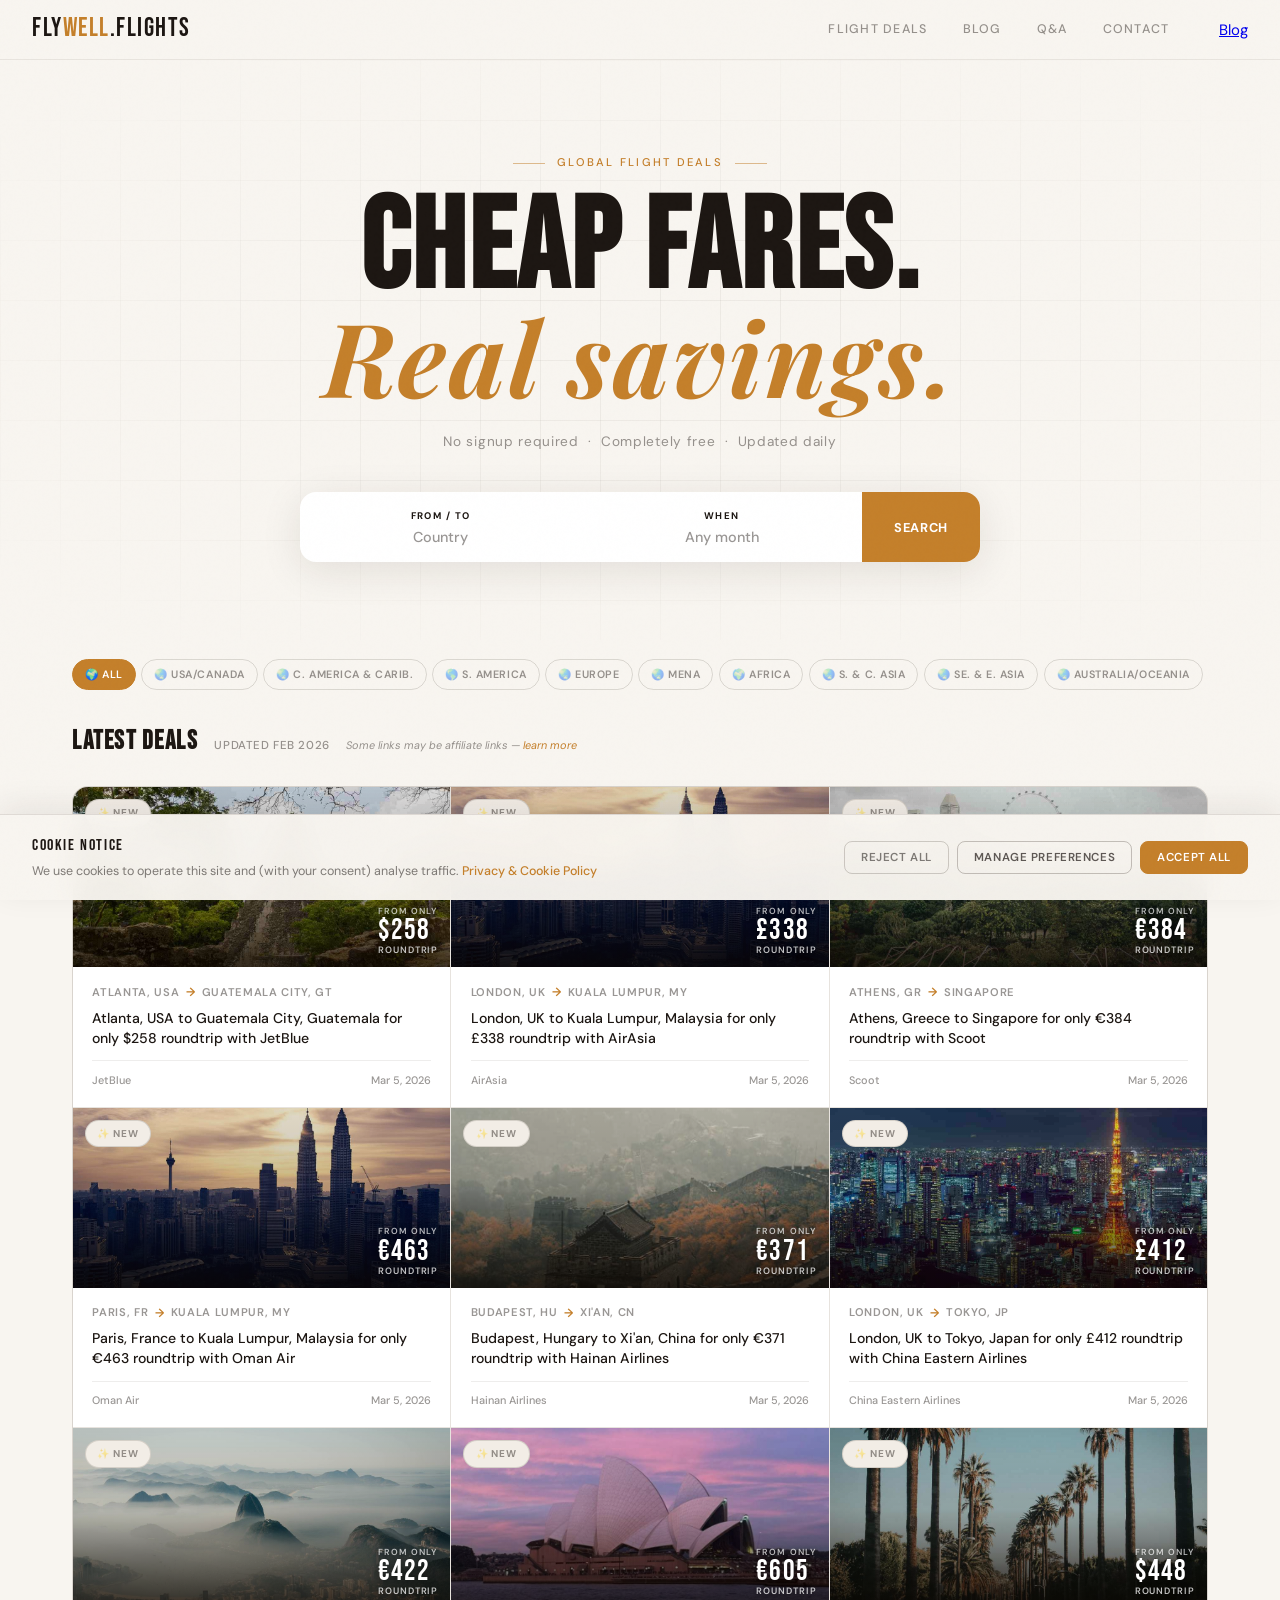
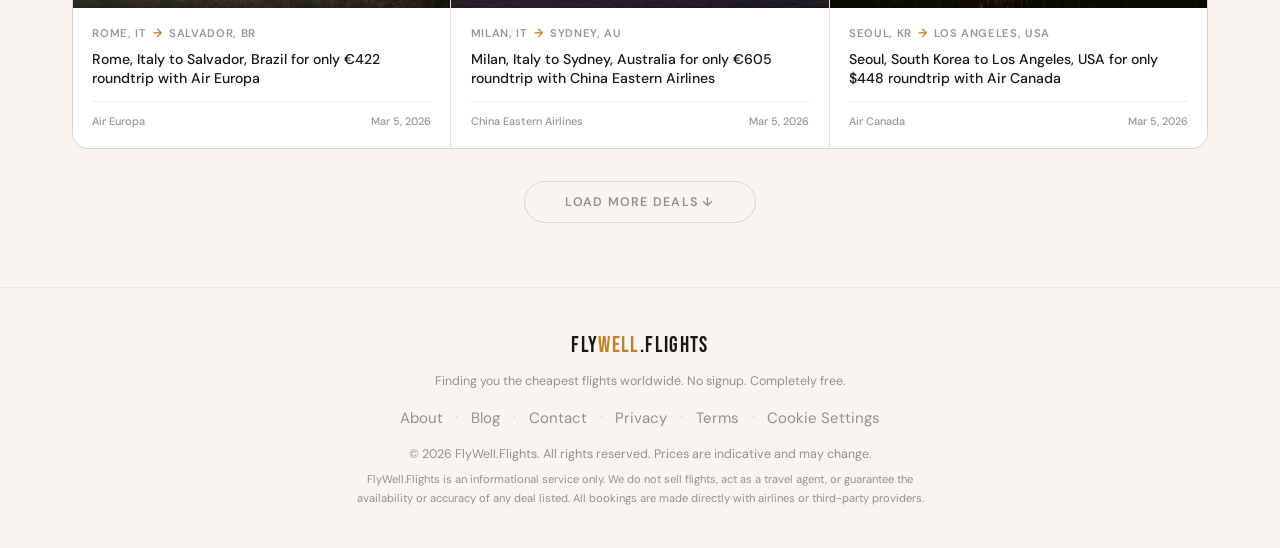
==== index.html @ 8d799ffe "Add files via upload" ====
<!DOCTYPE html>
<html lang="en">
<head>
<meta charset="UTF-8">
  <!-- Google tag (gtag.js) -->
  <script async src="https://www.googletagmanager.com/gtag/js?id=G-7ZSXCJY4G9"></script>
  <script>
    window.dataLayer = window.dataLayer || [];
    function gtag(){dataLayer.push(arguments);}
    gtag('js', new Date());
    gtag('config', 'G-7ZSXCJY4G9');
  </script>
<meta name="viewport" content="width=device-width, initial-scale=1.0">
<title>FlyWell.Flights — Cheap Flight Deals, Error Fares &amp; Airline Sales</title>
<meta name="description" content="FlyWell.Flights finds you the cheapest flights online. Browse daily cheap flight deals, error fares and airline sales from Europe and worldwide. Free, no signup required.">
<meta name="keywords" content="cheap flights, flight deals, error fares, mistake fares, cheap roundtrip flights, airline deals, cheap airline tickets">
<meta name="robots" content="index, follow">
<link rel="canonical" href="https://www.flywell.flights/">
<link rel="sitemap" type="application/xml" href="https://www.flywell.flights/sitemap.xml">
<meta property="og:type" content="website">
<meta property="og:title" content="FlyWell.Flights — Cheap Flight Deals &amp; Error Fares">
<meta property="og:description" content="Find the cheapest flights online. Daily cheap flight deals, error fares and airline sales from Europe and worldwide. Free, no signup.">
<meta property="og:url" content="https://www.flywell.flights/">
<meta property="og:site_name" content="FlyWell.Flights">
<meta property="og:image" content="https://www.flywell.flights/images/og-image.jpg">
<meta property="og:image:width" content="1200">
<meta property="og:image:height" content="630">
<meta name="twitter:card" content="summary_large_image">
<meta name="twitter:site" content="@flywellflights">
<meta name="twitter:title" content="FlyWell.Flights — Cheap Flight Deals &amp; Error Fares">
<meta name="twitter:description" content="Find the cheapest flights online. Daily cheap flight deals, error fares and airline sales from Europe and worldwide. Free, no signup.">
<meta name="twitter:image" content="https://www.flywell.flights/images/og-image.jpg">
<link href="https://fonts.googleapis.com/css2?family=Bebas+Neue&family=DM+Sans:ital,opsz,wght@0,9..40,300;0,9..40,400;0,9..40,500;0,9..40,700;1,9..40,300&family=Playfair+Display:ital@1&display=swap" rel="stylesheet">
<link rel="stylesheet" href="css/styles.css">
<script type="application/ld+json">
{
  "@context": "https://schema.org",
  "@type": "WebSite",
  "name": "FlyWell.Flights",
  "url": "https://www.flywell.flights/",
  "description": "Daily cheap flight deals, error fares and airline sales from Europe and worldwide. Free, no signup required.",
  "potentialAction": {
    "@type": "SearchAction",
    "target": {
      "@type": "EntryPoint",
      "urlTemplate": "https://www.flywell.flights/?q={search_term_string}"
    },
    "query-input": "required name=search_term_string"
  }
}
</script>
</head>
<body>

<!-- NAV -->
<nav>
  <a href="/" class="logo" onclick="showPage('main');return false;">Fly<span>Well</span>.Flights</a>
  <ul class="nav-links">
    <li><a href="/" onclick="showPage('main');return false;">Flight Deals</a></li>
    <li><a href="/blog" onclick="showPage('blog');return false;">Blog</a></li>
    <li><a href="/qa" onclick="showPage('qa');return false;">Q&amp;A</a></li>
    <li><a href="/contact" onclick="showPage('contact');return false;">Contact</a></li>
  </ul>
  <a href="/blog" class="nav-blog-mobile" onclick="showPage('blog');return false;">Blog</a>
</nav>

<!-- MAIN PAGE -->
<div id="main-page">

<div class="hero">
  <div class="hero-bg"></div>
  <div class="hero-grid"></div>
  <p class="hero-eyebrow">Global Flight Deals</p>
  <h1>Cheap fares.<br><em>Real savings.</em></h1>
  <p class="hero-sub">No signup required &nbsp;·&nbsp; Completely free &nbsp;·&nbsp; Updated daily</p>
  <div class="search-bar">
    <div class="search-field" style="position:relative;">
      <label>From / To</label>
      <input type="text" id="search-from-to" placeholder="Country" autocomplete="off" />
      <input type="hidden" id="search-from" value="" />
      <input type="hidden" id="search-to" value="" />
    </div>
    <div class="search-divider"></div>
    <div class="search-field" style="flex:1;cursor:pointer;" onclick="toggleMonthPicker(event)">
      <label style="cursor:pointer;">When</label>
      <input type="text" id="search-when" placeholder="Any month" readonly style="cursor:pointer;" onclick="toggleMonthPicker(event)" />
    </div>
    <button class="search-btn" onclick="runSearch()">Search</button>
  </div>
</div>

<div class="region-pills">
  <a href="#" class="pill active" onclick="filterByRegion(this,'all');return false;">🌍 All</a>
  <a href="#" class="pill" onclick="filterByRegion(this,'namerica');return false;">🌏 USA/Canada</a>
  <a href="#" class="pill" onclick="filterByRegion(this,'camerica');return false;">🌏 C. America &amp; Carib.</a>
  <a href="#" class="pill" onclick="filterByRegion(this,'samerica');return false;">🌎 S. America</a>
  <a href="#" class="pill" onclick="filterByRegion(this,'europe');return false;">🌏 Europe</a>
  <a href="#" class="pill" onclick="filterByRegion(this,'mena');return false;">🌏 MENA</a>
  <a href="#" class="pill" onclick="filterByRegion(this,'africa');return false;">🌍 Africa</a>
  <a href="#" class="pill" onclick="filterByRegion(this,'scasia');return false;">🌏 S. &amp; C. Asia</a>
  <a href="#" class="pill" onclick="filterByRegion(this,'easia');return false;">🌏 SE. &amp; E. Asia</a>
  <a href="#" class="pill" onclick="filterByRegion(this,'oceania');return false;">🌏 Australia/Oceania</a>
</div>

<main>
  <div class="section-header">
    <h2>Latest Deals</h2>
    <span class="deal-count">Updated Feb 2026</span>
    <span style="font-size:0.68rem;color:rgba(28,22,18,0.45);font-style:italic;">Some links may be affiliate links — <a href="#" onclick="showPage('terms');return false;" style="color:var(--accent);text-decoration:none;">learn more</a></span>
  </div>
  <div class="deals-grid" id="deals-grid"></div>
  <div class="load-more-wrap">
    <button class="load-more" onclick="loadMore()">Load more deals ↓</button>
  </div>
</main>

</div><!-- end #main-page -->


<!-- DEAL DETAIL PAGE -->
<div id="deal-page">
  <div class="deal-detail-hero">
    <img id="dd-img" src="" alt="" onerror="if(typeof ddImgFallback==='function')ddImgFallback(this)">
    <div class="deal-detail-hero-overlay"></div>
    <button class="deal-detail-back" onclick="showPage('main');return false;">← Back to deals</button>
    <div class="deal-detail-hero-content">
      <div class="deal-detail-badge-row">
        <span id="dd-badge" class="deal-detail-badge"></span>
        <span id="dd-posted" class="deal-detail-posted"></span>
      </div>
      <div id="dd-price" class="deal-detail-price-hero"></div>
      <div id="dd-route-hero" class="deal-detail-route-hero"></div>
    </div>
  </div>
  <div class="deal-detail-body">
    <div class="deal-detail-main">
      <h2 id="dd-title" style="font-family:'Bebas Neue',sans-serif;font-size:1.8rem;letter-spacing:0.05em;color:var(--text);line-height:1.2;margin-bottom:0.5rem;"></h2>
      <p id="dd-desc" style="font-family:'DM Sans',sans-serif;font-size:0.88rem;color:rgba(28,22,18,0.6);line-height:1.7;margin-bottom:2rem;"></p>
      <div class="deal-detail-section">
        <div class="deal-detail-label">Departing from</div>
        <div id="dd-from" class="deal-detail-cities"></div>
      </div>
      <div class="deal-detail-section">
        <div class="deal-detail-label">Arriving in</div>
        <div id="dd-to" class="deal-detail-cities"></div>
      </div>
      <div class="deal-detail-section">
        <div class="deal-detail-label">Travel dates</div>
        <div class="deal-detail-info-text"><strong id="dd-dates"></strong></div>
      </div>
      <div class="deal-detail-section">
        <div class="deal-detail-label">Airline</div>
        <div class="deal-detail-info-text" id="dd-airline"></div>
      </div>
      <div class="deal-detail-section">
        <div class="deal-detail-label">Stops</div>
        <div class="deal-detail-info-text" id="dd-stops"></div>
      </div>
      <div class="deal-detail-section">
        <div class="deal-detail-label">Cabin class</div>
        <div class="deal-detail-info-text" id="dd-cabin"></div>
      </div>
      <div class="deal-detail-section">
        <div class="deal-detail-label">Example dates</div>
        <ul id="dd-example-dates" class="deal-detail-dates-list"></ul>
        <p class="deal-detail-note">⚡ Prices change fast. Click a date to check live availability on Skyscanner. Try ±2 days for more options.</p>
      </div>
    </div>
    <div class="deal-detail-sidebar">
      <div class="deal-detail-cta-box">
        <div id="dd-cta-price" class="deal-cta-price"></div>
        <div id="dd-cta-route" class="deal-cta-route"></div>
        <a id="dd-cta-btn" href="#" target="_blank" rel="noopener" class="deal-cta-btn">Search this deal ↗</a>
        <div class="deal-cta-meta">
          <div class="deal-cta-meta-row"><span>Airline</span><strong id="dd-meta-airline"></strong></div>
          <div class="deal-cta-meta-row"><span>Cabin</span><strong id="dd-meta-cabin"></strong></div>
          <div class="deal-cta-meta-row"><span>Stops</span><strong id="dd-meta-stops"></strong></div>
          <div class="deal-cta-meta-row" style="border:none;padding:0;"><span>Available</span><strong id="dd-meta-dates"></strong></div>
        </div>
        <p class="deal-affiliate-note">Some links are affiliate links. We may earn a small commission at no cost to you.</p>
      </div>
    </div>
  </div>
</div>

<!-- Q&A PAGE -->
<div id="qa-page">
  <div class="page-hero">
    <p class="page-eyebrow">Frequently Asked Questions</p>
    <h1>How to find <em>cheap flights</em> — answered.</h1>
  </div>
  <div class="page-content" style="max-width:720px;">
    <p style="font-family:'DM Sans',sans-serif;font-size:0.92rem;color:rgba(28,22,18,0.6);line-height:1.8;margin-bottom:2rem;">Everything you need to know about finding the cheapest flights online, how error fares and mistake fares work, and how FlyWell.Flights helps you travel more for less — completely free.</p>

    <div class="qa-category">Cheap Flights &amp; Deals</div>
    <div class="qa-item"><button class="qa-question" onclick="toggleQA(this)"><span>How do you find the cheapest flight deals?</span><span class="qa-icon">+</span></button><div class="qa-answer"><p>Our team scans hundreds of airlines, online travel agencies, and fare aggregators — including Skyscanner, Google Flights, Kayak, and direct airline websites — every single day. We hunt for mistake fares, flash sales, seat sales, and genuine cheap flight deals across thousands of routes worldwide. When a price drops 40–70% below the typical fare, we publish it immediately. The best cheap roundtrip flights disappear fast — sometimes within hours — so we move quickly so you don't miss out.</p></div></div>
    <div class="qa-item"><button class="qa-question" onclick="toggleQA(this)"><span>What is a mistake fare or error fare?</span><span class="qa-icon">+</span></button><div class="qa-answer"><p>A mistake fare (also called an error fare or glitch fare) is a flight price published in error — usually caused by a currency conversion bug, a missing fuel surcharge, or a data entry mistake by the airline or booking system. These are the most extreme cheap flights you'll ever find — sometimes 80–90% off the normal roundtrip price. Many airlines do honour them, especially if you book quickly and receive a booking confirmation. We label error fares clearly so you always know the risk before you click.</p></div></div>
    <div class="qa-item"><button class="qa-question" onclick="toggleQA(this)"><span>Are the cheap flight prices shown guaranteed?</span><span class="qa-icon">+</span></button><div class="qa-answer"><p>No — and we'll always be honest about that. Airline ticket prices are set and controlled entirely by airlines and third-party booking platforms. They can change or sell out at any moment. We post deals the instant we find them, but by the time you click through, the cheap fare may have been snapped up. Always verify the final price on the booking platform before confirming any purchase.</p></div></div>
    <div class="qa-item"><button class="qa-question" onclick="toggleQA(this)"><span>What is the cheapest day and time to book flights?</span><span class="qa-icon">+</span></button><div class="qa-answer"><p>There's no single magic answer, but research consistently shows a few patterns: <strong>Tuesdays and Wednesdays</strong> tend to have lower fares on many routes as airlines adjust pricing after weekend demand. Booking <strong>6–8 weeks in advance</strong> often hits the sweet spot for short-haul European flights, while <strong>3–6 months ahead</strong> works better for long-haul routes to Asia, the Americas, or Australia. Flying mid-week (Tuesday–Thursday) is almost always cheaper than Friday or Sunday. The single best tip: set up fare alerts on Skyscanner for your route and let the algorithm do the work.</p></div></div>
    <div class="qa-item"><button class="qa-question" onclick="toggleQA(this)"><span>Do you sell flights or process bookings?</span><span class="qa-icon">+</span></button><div class="qa-answer"><p>No. FlyWell.Flights is a free flight deal discovery and information service. We don't sell airline tickets, process bookings, or operate as a travel agency. Every deal on this site links directly to the airline or a trusted booking platform like Skyscanner, where your transaction takes place entirely with them. We have no involvement in the booking or payment process.</p></div></div>

    <div class="qa-category" style="margin-top:2rem;">Using FlyWell.Flights</div>
    <div class="qa-item"><button class="qa-question" onclick="toggleQA(this)"><span>Is FlyWell.Flights free? Do I need to create an account?</span><span class="qa-icon">+</span></button><div class="qa-answer"><p>Completely free — no account, no subscription, no hidden fees. Browse every cheap flight deal, click through to book, and pay nothing to us. We may introduce an optional premium membership in the future for early access to exclusive deals and personalised fare alerts, but the core flight deals service will always be 100% free to use.</p></div></div>
    <div class="qa-item"><button class="qa-question" onclick="toggleQA(this)"><span>How does the flight search work?</span><span class="qa-icon">+</span></button><div class="qa-answer"><p>Use the <strong>From</strong> field to type your departure city or country, <strong>To</strong> for your destination, and <strong>When</strong> to select a travel month. Any combination works — leave fields blank to browse all current cheap flights. Deals filter instantly as you type. The region filter pills (Europe, USA, Asia, etc.) let you narrow results by destination region in one click.</p></div></div>
    <div class="qa-item"><button class="qa-question" onclick="toggleQA(this)"><span>How often are the cheap flight deals updated?</span><span class="qa-icon">+</span></button><div class="qa-answer"><p>We update the deals grid daily — and multiple times a day when we find something exceptional. The freshest cheap flight deals appear at the top. Check back regularly: the best deals on business class flights, error fares, and deeply discounted economy tickets tend to last only hours before airlines correct or remove them.</p></div></div>

    <div class="qa-category" style="margin-top:2rem;">Booking &amp; Travel Tips</div>
    <div class="qa-item"><button class="qa-question" onclick="toggleQA(this)"><span>What should I check before booking a cheap flight?</span><span class="qa-icon">+</span></button><div class="qa-answer"><p>Before confirming any cheap airline ticket, always check: <strong>baggage allowance</strong> (many budget fares are carry-on only and add checked luggage fees that can double the price), <strong>fare flexibility</strong> (cheap fares are usually non-refundable and non-changeable), <strong>connection times</strong> on multi-stop flights, <strong>visa requirements</strong> for your destination and any transit countries, and <strong>travel insurance</strong> — especially for non-refundable bookings. Reading the full fare conditions takes two minutes and can save you hundreds.</p></div></div>
    <div class="qa-item"><button class="qa-question" onclick="toggleQA(this)"><span>The deal has expired — what can I do?</span><span class="qa-icon">+</span></button><div class="qa-answer"><p>Cheap flights move fast and some expire within hours of posting. If the price has gone up, try: <strong>flexible dates</strong> on the same route (±2–3 days often recovers the low fare), <strong>nearby airports</strong> (e.g. Brussels instead of Amsterdam), or <strong>setting a Skyscanner price alert</strong> for the route so you're notified automatically when prices drop again. You can also <a href="#" onclick="showPage('contact');return false;" style="color:var(--accent);text-decoration:none;">contact us</a> and we'll check whether the deal is still available on alternate dates.</p></div></div>
    <div class="qa-item"><button class="qa-question" onclick="toggleQA(this)"><span>Why are some flights cheaper from certain countries?</span><span class="qa-icon">+</span></button><div class="qa-answer"><p>Airlines use dynamic pricing algorithms that vary by market — meaning the exact same seat can have a different price depending on which country's version of a booking site you use. This is sometimes called a <strong>hidden city fare</strong> or <strong>point-of-sale pricing</strong>. We source many deals via Skyscanner's Swedish market, which consistently surfaces some of the lowest EUR-denominated fares in Europe due to high competition and algorithm differences. Searching in EUR from a Swedish market setting is one of the most reliable ways to find cheap roundtrip international flights.</p></div></div>
    <div class="qa-item"><button class="qa-question" onclick="toggleQA(this)"><span>Do you earn commission? Are links paid?</span><span class="qa-icon">+</span></button><div class="qa-answer"><p>Some links on FlyWell.Flights are affiliate links — meaning we may earn a small referral commission if you book through them, at absolutely no extra cost to you. Affiliate revenue is how we keep the flight deal service free. It never influences which cheap flights we feature, how we rank them, or how we describe them. We only post deals we'd genuinely book ourselves. Full transparency is in our <a href="#" onclick="showPage('terms');return false;" style="color:var(--accent);text-decoration:none;">Terms of Service</a>.</p></div></div>
    <div class="qa-item"><button class="qa-question" onclick="toggleQA(this)"><span>I found a cheap flight deal you haven't posted — can I share it?</span><span class="qa-icon">+</span></button><div class="qa-answer"><p>Yes please! We love reader tip-offs. Use the <a href="#" onclick="showPage('contact');return false;" style="color:var(--accent);text-decoration:none;">Contact</a> form to send us the route, the price, the dates, and any booking link. If it checks out we'll post it fast. The best cheap flights are a community effort — the more eyes on fares, the more deals everyone benefits from.</p></div></div>
  </div>
</div>

<!-- CONTACT PAGE -->
<div id="contact-page">
  <div class="page-hero">
    <p class="page-eyebrow">Get in touch</p>
    <h1>We'd love to <em>hear from you</em></h1>
  </div>
  <div class="page-content">
    <div class="contact-grid">
      <div class="contact-intro">
        <p>Found a great fare we missed? Have a question about a deal? Just want to say hi? Drop us a message and we'll get back to you as soon as we can.</p>
        <p>We're a small team passionate about helping people travel more for less — your messages genuinely make our day.</p>
        <div class="contact-info-item" style="margin-top:1.5rem;">
          <div class="contact-info-icon">✉️</div><span><a href="mailto:hello@flywell.flights" style="color:var(--accent);text-decoration:none;">hello@flywell.flights</a></span>
        </div>
        <div class="contact-info-item">
          <div class="contact-info-icon">⏱️</div><span>We reply within 24 hours</span>
        </div>
        <div class="contact-info-item">
          <div class="contact-info-icon">🌍</div><span>Based in Europe, flying everywhere</span>
        </div>
      </div>
      <div class="contact-form-box">
        <h3>Send us a message</h3>
        <div id="contact-form">
          <div class="form-row">
            <div class="form-group"><label>Name *</label><input type="text" id="cf-name" placeholder="Your name" /></div>
            <div class="form-group"><label>Phone</label><input type="tel" id="cf-phone" placeholder="+1 234 567 890" /></div>
          </div>
          <div class="form-group"><label>Email *</label><input type="email" id="cf-email" placeholder="you@example.com" /></div>
          <div class="form-group">
            <label>Subject *</label>
            <select id="cf-subject">
              <option value="">Select a subject…</option>
              <option>Submit a flight deal</option>
              <option>Question about a deal</option>
              <option>Partnership / Press</option>
              <option>Bug report</option>
              <option>General enquiry</option>
            </select>
          </div>
          <div class="form-group"><label>Message *</label><textarea id="cf-message" placeholder="Tell us what's on your mind…"></textarea></div>
          <button class="submit-btn" onclick="submitForm()">Send Message</button>
          <p style="font-size:0.72rem;color:rgba(28,22,18,0.5);margin-top:0.75rem;line-height:1.6;">🔒 Your data will be processed in accordance with our <a href="#" onclick="showPage('privacy');return false;" style="color:var(--accent);text-decoration:none;">Privacy Policy</a>. Used solely to respond to your message. Request deletion anytime: <a href="mailto:privacy@flywell.flights" style="color:var(--accent);text-decoration:none;">privacy@flywell.flights</a>.</p>
        </div>
        <div class="form-success" id="form-success">
          <div class="success-icon">✅</div>
          <h4>Message Sent!</h4>
          <p>Thanks for reaching out. We'll get back to you within 24 hours.</p>
        </div>
      </div>
    </div>
  </div>
</div>

<!-- TERMS PAGE -->
<div id="terms-page">
  <div class="page-hero"><p class="page-eyebrow">Legal</p><h1>Terms of <em>Service</em></h1></div>
  <div class="page-content">
    <p class="legal-date"><strong>Last updated: 16 February 2026</strong></p>
    <p class="legal-intro">These Terms of Service constitute a legally binding agreement between you and FlyWell.Flights governing your access to and use of the FlyWell.Flights website, platform, and any related features, content, or services. By accessing or using the Service, you agree to be bound by these Terms. If you do not agree, you must not use the Service.</p>
    <div class="legal-section"><h3>1. Overview of the Service &amp; Affiliate Disclosure</h3><p>FlyWell.Flights operates a digital travel discovery platform designed to help users identify and access discounted flight opportunities and travel deals. We act solely as an informational service provider. We do not sell airline tickets, act as a travel agency, process travel bookings, or guarantee availability, pricing, or accuracy of third-party offers. All travel bookings are made directly between you and third-party travel providers.</p><p style="margin-top:0.5rem;"><strong>Affiliate Disclosure:</strong> Some links on this site may be affiliate links. We may earn a small commission if you book through them, at no extra cost to you. This does not influence our editorial decisions or which deals we feature.</p></div>
    <div class="legal-section"><h3>2. Eligibility and Account Registration</h3><p>By creating an account, you represent that you have the legal capacity to enter into binding agreements, all information provided is accurate and complete, and you will maintain and update your account information. You are solely responsible for the confidentiality of your login credentials and all activity through your account.</p></div>
    <div class="legal-section"><h3>3. Membership Plans</h3><p>FlyWell.Flights currently provides free membership access. We may introduce optional paid membership plans in the future. All pricing, billing frequency, and features will be clearly disclosed prior to purchase.</p></div>
    <div class="legal-section"><h3>4. Future Payments and Merchant of Record</h3><p>When Paid Memberships are introduced, payments will be processed by our Merchant of Record, Paddle, who will be responsible for processing payments, managing billing and subscription renewals, collecting and remitting applicable taxes, and managing refunds where applicable.</p></div>
    <div class="legal-section"><h3>5. Future Subscription Billing and Renewal</h3><p>When Paid Memberships become available, subscriptions will automatically renew at the selected billing interval unless cancelled prior to renewal. Full billing details will be disclosed prior to purchase. You may cancel at any time, taking effect at the end of the current billing period.</p></div>
    <div class="legal-section"><h3>6. Refunds and Cancellation</h3><p>Refund eligibility will be clearly disclosed prior to purchase of any Paid Membership. Unless required by law, subscription fees may be non-refundable.</p></div>
    <div class="legal-section"><h3>7. Third-Party Websites and Services</h3><p>The Service contains links to third-party websites provided for informational purposes only. FlyWell.Flights does not control, endorse, or assume responsibility for third-party content, pricing accuracy, availability of offers, or booking processes. You access third-party services entirely at your own risk.</p></div>
    <div class="legal-section"><h3>8. Accuracy of Information and No Guarantees</h3><p>While we strive to provide accurate and timely information, FlyWell.Flights makes no warranties regarding accuracy of deal information, continued availability of deals, or pricing validity. Travel pricing and availability are controlled entirely by third parties and may change at any time.</p></div>
    <div class="legal-section"><h3>9. Acceptable Use</h3><p>You agree not to use the Service for unlawful or fraudulent purposes, interfere with or disrupt the Service, attempt to gain unauthorized access, copy or scrape content without authorization, or reverse engineer Service content without permission.</p></div>
    <div class="legal-section"><h3>10. Intellectual Property</h3><p>All content, features, design, branding, and functionality of the Service are owned by FlyWell.Flights or its licensors. You are granted a limited, non-exclusive, non-transferable license to access and use the Service for personal, non-commercial purposes.</p></div>
    <div class="legal-section"><h3>11. Disclaimer of Warranties</h3><p>The Service is provided on an "as is" and "as available" basis. FlyWell.Flights disclaims all warranties, express or implied, including merchantability, fitness for a particular purpose, and availability or uninterrupted operation.</p></div>
    <div class="legal-section"><h3>12. Limitation of Liability</h3><p>To the maximum extent permitted by law, FlyWell.Flights shall not be liable for any indirect, incidental, or consequential damages, loss of profits, revenue, or data, travel-related losses, or booking issues with third parties.</p></div>
    <div class="legal-section"><h3>13. Suspension and Termination</h3><p>We reserve the right to suspend or terminate your access to the Service at our discretion, including for violations of these Terms.</p></div>
    <div class="legal-section"><h3>14. Modifications to the Service</h3><p>We reserve the right to modify, update, suspend, or discontinue any aspect of the Service at any time without liability.</p></div>
    <div class="legal-section"><h3>15. Changes to These Terms</h3><p>We may revise these Terms from time to time. Updated Terms will be posted on this page. Continued use of the Service constitutes acceptance of revised Terms.</p></div>
    <div class="legal-section"><h3>16. Governing Law</h3><p>These Terms shall be governed by and interpreted in accordance with the laws of Panama.</p></div>
    <div class="legal-section"><h3>17. Contact Information</h3><p>For questions regarding these Terms, please <a href="#" onclick="showPage('contact');return false;" style="color:var(--accent);text-decoration:none;">contact us</a> through our website contact form.</p></div>
  </div>
</div>

<!-- PRIVACY PAGE -->
<div id="privacy-page">
  <div class="page-hero"><p class="page-eyebrow">Legal</p><h1>Privacy <em>Policy</em></h1></div>
  <div class="page-content">
    <p class="legal-date"><strong>Last updated: 16 February 2026</strong></p>
    <p class="legal-intro">This Privacy Policy explains how FlyWell.Flights collects, uses, stores, and protects your personal data. It is drafted in compliance with the EU General Data Protection Regulation (GDPR), the UK GDPR, the ePrivacy Directive, and other applicable European data protection legislation.</p>
    <div class="legal-section"><h3>1. Data Controller &amp; DPO</h3><p>FlyWell.Flights is the data controller. Contact us at <strong><a href="mailto:privacy@flywell.flights" style="color:var(--accent);text-decoration:none;">privacy@flywell.flights</a></strong> for all data protection enquiries.</p></div>
    <div class="legal-section"><h3>2. What Personal Data We Collect</h3><ul><li><strong>Contact form data:</strong> name, email address, phone number (optional), subject, and message content.</li><li><strong>Account data:</strong> email address and password (hashed) if you create an account.</li><li><strong>Usage data:</strong> IP address, browser type, device type, OS, pages visited, time and date of visit, and referring URLs.</li><li><strong>Cookie data:</strong> identifiers and preferences stored via cookies and similar tracking technologies.</li></ul></div>
    <div class="legal-section"><h3>3. Legal Basis for Processing (GDPR Article 6)</h3><ul><li><strong>Consent (Art. 6(1)(a)):</strong> for non-essential cookies and marketing communications.</li><li><strong>Legitimate interests (Art. 6(1)(f)):</strong> for analytics, fraud prevention, and improving our Service.</li></ul></div>
    <div class="legal-section"><h3>4. How We Use Your Data</h3><ul><li>To respond to enquiries and provide customer support</li><li>To operate, maintain, and improve the Service</li><li>To detect, prevent, and respond to fraud, abuse, or security threats</li></ul><p style="margin-top:0.6rem;">We will never sell, rent, or trade your personal data to third parties for their own marketing purposes.</p></div>
    <div class="legal-section"><h3>5. Data Retention</h3><p>We retain your personal data only for as long as necessary. Contact form submissions are retained for up to 24 months. When data is no longer required, it is securely deleted or anonymised.</p></div>
    <div class="legal-section"><h3>6. Your Rights Under GDPR</h3><ul><li><strong>Right of access (Art. 15):</strong> obtain a copy of your personal data.</li><li><strong>Right to erasure (Art. 17):</strong> request deletion of your personal data.</li><li><strong>Right to data portability (Art. 20):</strong> receive your data in a machine-readable format.</li></ul><p style="margin-top:0.6rem;">Submit a DSAR by emailing <a href="mailto:privacy@flywell.flights" style="color:var(--accent);text-decoration:none;">privacy@flywell.flights</a> with subject "GDPR Data Request". We respond within 30 days.</p></div>
    <div class="legal-section"><h3>7. Cookies</h3><p>We use strictly necessary cookies (session management), analytics cookies (Google Analytics 4, IP anonymised, consent required), and functional cookies (preferences, consent required). Manage consent via the cookie banner or your browser settings.</p></div>
    <div class="legal-section"><h3>8. Contact</h3><p>Contact us at <strong><a href="mailto:privacy@flywell.flights" style="color:var(--accent);text-decoration:none;">privacy@flywell.flights</a></strong> or via our <a href="#" onclick="showPage('contact');return false;" style="color:var(--accent);text-decoration:none;">contact form</a>.</p></div>
  </div>
</div>

<!-- ABOUT PAGE -->
<div id="about-page">
  <div class="page-hero"><p class="page-eyebrow">Our Story</p><h1>Built by travellers, <em>for travellers</em></h1></div>
  <div class="page-content" style="max-width:640px;">
    <div class="about-quote">"The world is too beautiful and life too short to stay in one place."</div>
    <p class="about-text">FlyWell.Flights was born out of a simple obsession — finding extraordinary places to go without paying extraordinary prices to get there. We are a small team of passionate travellers who believe that great adventures shouldn't be reserved for those with deep pockets.</p>
    <p class="about-text">Every day we scour hundreds of airlines, routes, and booking platforms to surface the deals that most people never see — mistake fares, flash sales, hidden discounts, and genuine bargains that disappear as quickly as they appear. We do the hunting so you can do the living.</p>
    <p class="about-text">There are no subscriptions, no hidden fees, no noise. Just honest deals, delivered with care. We want every person who lands on this page to feel the same flutter of excitement we do when a dream destination suddenly becomes within reach.</p>
    <p class="about-text">Because travel changes you. It opens your mind, softens your edges, and reminds you how wonderfully vast and varied this world is. That's worth fighting for — one great fare at a time.</p>
    <div class="about-cta">
      <div style="font-size:1.8rem;">🌍</div>
      <div class="about-cta-text">
        <p>Have a deal tip?</p>
        <p>We'd love to hear from you — <a href="#" onclick="showPage('contact');return false;">drop us a message</a>.</p>
      </div>
    </div>
  </div>
</div>

<!-- BLOG PAGE -->
<div id="blog-page">
  <div class="page-hero"><p class="page-eyebrow">Travel Tips &amp; Guides</p><h1>The FlyWell <em>Blog</em></h1></div>
  <div class="blog-grid" id="blog-grid"></div>
</div>

<!-- BLOG POST PAGE -->
<div id="blogpost-page">
  <div class="blog-post-nav">
    <button class="blog-post-hero-back" onclick="blogPostBack()">&#8592; Back</button>
  </div>
  <div id="blogpost-hero-wrap" style="width:100%;max-height:420px;overflow:hidden;background:#1c1612;">
    <img id="blogpost-hero-img" src="" alt="" style="width:100%;max-height:420px;object-fit:cover;display:block;opacity:0.85;">
  </div>
  <div class="blog-post-content">
    <div class="blog-post-cat" id="blogpost-cat"></div>
    <h1 class="blog-post-title" id="blogpost-title"></h1>
    <div class="blog-post-meta" id="blogpost-meta"></div>
    <div class="blog-post-body" id="blogpost-body"></div>
    <div class="blog-post-cta">
      <p>Ready to find your next cheap flight?</p>
      <a href="#" onclick="showPage('main');return false;">Browse Today's Deals &rarr;</a>
    </div>
  </div>
</div>

<!-- FOOTER -->
<footer>
  <div class="footer-logo" onclick="showPage('main');return false;" style="cursor:pointer;">Fly<span>Well</span>.Flights</div>
  <p>Finding you the cheapest flights worldwide. No signup. Completely free.</p>
  <div class="footer-links">
    <a href="#" onclick="showPage('about');return false;">About</a><span class="footer-sep">·</span>
    <a href="#" onclick="showPage('blog');return false;">Blog</a><span class="footer-sep">·</span>
    <a href="#" onclick="showPage('contact');return false;">Contact</a><span class="footer-sep">·</span>
    <a href="#" onclick="showPage('privacy');return false;">Privacy</a><span class="footer-sep">·</span>
    <a href="#" onclick="showPage('terms');return false;">Terms</a><span class="footer-sep">·</span>
    <a href="#" onclick="document.getElementById('cookie-banner').style.display='flex'">Cookie Settings</a>
  </div>
  <p>© 2026 FlyWell.Flights. All rights reserved. Prices are indicative and may change.</p>
  <p style="margin-top:0.3rem;font-size:0.7rem;max-width:580px;margin-left:auto;margin-right:auto;">FlyWell.Flights is an informational service only. We do not sell flights, act as a travel agent, or guarantee the availability or accuracy of any deal listed. All bookings are made directly with airlines or third-party providers.</p>
</footer>

<!-- COOKIE BANNER -->
<div id="cookie-banner" role="dialog" aria-label="Cookie consent" style="position:fixed;bottom:0;left:0;right:0;z-index:8000;background:rgba(248,245,240,0.97);border-top:1px solid rgba(40,30,20,0.12);padding:1.1rem 2rem;display:none;align-items:center;justify-content:space-between;flex-wrap:wrap;gap:1rem;box-shadow:0 -8px 32px rgba(40,30,20,0.08);backdrop-filter:blur(12px);-webkit-backdrop-filter:blur(12px);">
  <div style="flex:1;min-width:260px;">
    <p style="font-family:'Bebas Neue',sans-serif;font-size:1rem;letter-spacing:0.1em;color:#1c1612;margin-bottom:0.25rem;">Cookie Notice</p>
    <p style="font-family:'DM Sans',sans-serif;font-size:0.78rem;color:rgba(28,22,18,0.55);line-height:1.6;">We use cookies to operate this site and (with your consent) analyse traffic. <a href="#" onclick="showPage('privacy');return false;" style="color:#c47f2a;text-decoration:none;font-weight:500;">Privacy &amp; Cookie Policy</a></p>
  </div>
  <div style="display:flex;gap:0.5rem;flex-shrink:0;flex-wrap:wrap;">
    <button onclick="acceptCookies('reject')" style="font-family:'DM Sans',sans-serif;font-weight:600;font-size:0.72rem;letter-spacing:0.05em;text-transform:uppercase;padding:0.5rem 1rem;cursor:pointer;border:1px solid rgba(40,30,20,0.2);border-radius:8px;background:transparent;color:rgba(28,22,18,0.55);">Reject All</button>
    <button onclick="openCookiePrefs()" style="font-family:'DM Sans',sans-serif;font-weight:600;font-size:0.72rem;letter-spacing:0.05em;text-transform:uppercase;padding:0.5rem 1rem;cursor:pointer;border:1px solid rgba(40,30,20,0.25);border-radius:8px;background:transparent;color:rgba(28,22,18,0.7);">Manage Preferences</button>
    <button onclick="acceptCookies('all')" style="font-family:'DM Sans',sans-serif;font-weight:600;font-size:0.72rem;letter-spacing:0.05em;text-transform:uppercase;padding:0.5rem 1rem;cursor:pointer;border:1px solid #c47f2a;border-radius:8px;background:#c47f2a;color:#fff;">Accept All</button>
  </div>
</div>

<!-- COOKIE PREFS MODAL -->
<div id="cookie-prefs-overlay" style="display:none;position:fixed;inset:0;background:rgba(28,22,18,0.45);z-index:9000;backdrop-filter:blur(4px);" onclick="closeCookiePrefs()"></div>
<div id="cookie-prefs-modal" role="dialog" style="display:none;position:fixed;left:50%;top:50%;transform:translate(-50%,-50%);z-index:9001;background:#f8f5f0;border:1px solid rgba(40,30,20,0.14);border-radius:16px;box-shadow:0 32px 80px rgba(40,30,20,0.2);padding:2rem;width:min(500px,92vw);max-height:85vh;overflow-y:auto;">
  <div style="display:flex;justify-content:space-between;align-items:center;margin-bottom:1rem;">
    <p style="font-family:'Bebas Neue',sans-serif;font-size:1.4rem;letter-spacing:0.08em;color:#1c1612;">Cookie Preferences</p>
    <button onclick="closeCookiePrefs()" style="background:none;border:none;cursor:pointer;font-size:1.2rem;color:rgba(28,22,18,0.4);padding:0.2rem 0.5rem;">&#x2715;</button>
  </div>
  <p style="font-family:'DM Sans',sans-serif;font-size:0.79rem;color:rgba(28,22,18,0.55);line-height:1.7;margin-bottom:1.2rem;">Choose which cookies you allow. Strictly necessary cookies cannot be disabled.</p>
  <div style="border:1px solid rgba(40,30,20,0.1);border-radius:10px;padding:0.9rem 1.1rem;margin-bottom:0.6rem;background:#fff;">
    <div style="display:flex;justify-content:space-between;align-items:center;margin-bottom:0.2rem;">
      <p style="font-family:'DM Sans',sans-serif;font-size:0.82rem;font-weight:700;color:#1c1612;">Strictly Necessary</p>
      <span style="font-size:0.68rem;font-weight:600;color:#2d8a4e;background:rgba(45,138,78,0.1);padding:0.2rem 0.6rem;border-radius:100px;">Always on</span>
    </div>
    <p style="font-family:'DM Sans',sans-serif;font-size:0.74rem;color:rgba(28,22,18,0.5);line-height:1.6;">Session management and security. Cannot be disabled.</p>
  </div>
  <div style="border:1px solid rgba(40,30,20,0.1);border-radius:10px;padding:0.9rem 1.1rem;margin-bottom:0.6rem;background:#fff;">
    <div style="display:flex;justify-content:space-between;align-items:center;margin-bottom:0.2rem;">
      <p style="font-family:'DM Sans',sans-serif;font-size:0.82rem;font-weight:700;color:#1c1612;">Analytics</p>
      <label style="position:relative;display:inline-block;width:38px;height:22px;cursor:pointer;"><input type="checkbox" id="pref-analytics" style="opacity:0;width:0;height:0;" onchange="updateToggle(this)"><span id="toggle-analytics" style="position:absolute;inset:0;border-radius:100px;background:rgba(40,30,20,0.15);transition:background 0.2s;"></span><span id="knob-analytics" style="position:absolute;top:3px;left:3px;width:16px;height:16px;border-radius:50%;background:#fff;box-shadow:0 1px 4px rgba(0,0,0,0.2);transition:transform 0.2s;"></span></label>
    </div>
    <p style="font-family:'DM Sans',sans-serif;font-size:0.74rem;color:rgba(28,22,18,0.5);line-height:1.6;">Anonymised usage stats (Google Analytics 4, IP anonymised).</p>
  </div>
  <div style="border:1px solid rgba(40,30,20,0.1);border-radius:10px;padding:0.9rem 1.1rem;margin-bottom:0.6rem;background:#fff;">
    <div style="display:flex;justify-content:space-between;align-items:center;margin-bottom:0.2rem;">
      <p style="font-family:'DM Sans',sans-serif;font-size:0.82rem;font-weight:700;color:#1c1612;">Functional</p>
      <label style="position:relative;display:inline-block;width:38px;height:22px;cursor:pointer;"><input type="checkbox" id="pref-functional" style="opacity:0;width:0;height:0;" onchange="updateToggle(this)"><span id="toggle-functional" style="position:absolute;inset:0;border-radius:100px;background:rgba(40,30,20,0.15);transition:background 0.2s;"></span><span id="knob-functional" style="position:absolute;top:3px;left:3px;width:16px;height:16px;border-radius:50%;background:#fff;box-shadow:0 1px 4px rgba(0,0,0,0.2);transition:transform 0.2s;"></span></label>
    </div>
    <p style="font-family:'DM Sans',sans-serif;font-size:0.74rem;color:rgba(28,22,18,0.5);line-height:1.6;">Remembers your preferences.</p>
  </div>
  <div style="border:1px solid rgba(40,30,20,0.1);border-radius:10px;padding:0.9rem 1.1rem;margin-bottom:1.3rem;background:#fff;">
    <div style="display:flex;justify-content:space-between;align-items:center;margin-bottom:0.2rem;">
      <p style="font-family:'DM Sans',sans-serif;font-size:0.82rem;font-weight:700;color:#1c1612;">Marketing</p>
      <label style="position:relative;display:inline-block;width:38px;height:22px;cursor:pointer;"><input type="checkbox" id="pref-marketing" style="opacity:0;width:0;height:0;" onchange="updateToggle(this)"><span id="toggle-marketing" style="position:absolute;inset:0;border-radius:100px;background:rgba(40,30,20,0.15);transition:background 0.2s;"></span><span id="knob-marketing" style="position:absolute;top:3px;left:3px;width:16px;height:16px;border-radius:50%;background:#fff;box-shadow:0 1px 4px rgba(0,0,0,0.2);transition:transform 0.2s;"></span></label>
    </div>
    <p style="font-family:'DM Sans',sans-serif;font-size:0.74rem;color:rgba(28,22,18,0.5);line-height:1.6;">Personalised ads. We don't currently use these.</p>
  </div>
  <div style="display:flex;gap:0.5rem;justify-content:flex-end;">
    <button onclick="acceptCookies('reject');closeCookiePrefs()" style="font-family:'DM Sans',sans-serif;font-weight:600;font-size:0.72rem;text-transform:uppercase;padding:0.55rem 1rem;cursor:pointer;border:1px solid rgba(40,30,20,0.2);border-radius:8px;background:transparent;color:rgba(28,22,18,0.55);">Reject All</button>
    <button onclick="savePrefs()" style="font-family:'DM Sans',sans-serif;font-weight:600;font-size:0.72rem;text-transform:uppercase;padding:0.55rem 1rem;cursor:pointer;border:1px solid rgba(40,30,20,0.3);border-radius:8px;background:transparent;color:#1c1612;">Save Preferences</button>
    <button onclick="acceptCookies('all');closeCookiePrefs()" style="font-family:'DM Sans',sans-serif;font-weight:600;font-size:0.72rem;text-transform:uppercase;padding:0.55rem 1rem;cursor:pointer;border:1px solid #c47f2a;border-radius:8px;background:#c47f2a;color:#fff;">Accept All</button>
  </div>
</div>

<!-- SCRIPTS — correct load order: data sources first, logic last -->
<script src="js/data.js"></script>
<script src="js/blog.js"></script>
<script src="js/app.js"></script>
<script src="js/affiliate.js"></script>

</body>
</html>
---- css/styles.css ----
*, *::before, *::after { box-sizing: border-box; margin: 0; padding: 0; }

  :root {
    --black: #f8f5f0;
    --surface: #ffffff;
    --surface2: #f2ede6;
    --border: rgba(40,30,20,0.08);
    --border2: rgba(40,30,20,0.14);
    --text: #1c1612;
    --muted: rgba(28,22,18,0.45);
    --accent: #c47f2a;
    --accent2: #d94f1e;
    --green: #2d8a4e;
  }

  html { scroll-behavior: smooth; }

  body {
    background: var(--black);
    color: var(--text);
    font-family: 'DM Sans', sans-serif;
    font-size: 15px;
    line-height: 1.6;
    overflow-x: hidden;
  }

  body::before {
    content: '';
    position: fixed;
    inset: 0;
    background-image: url("data:image/svg+xml,%3Csvg viewBox='0 0 256 256' xmlns='http://www.w3.org/2000/svg'%3E%3Cfilter id='noise'%3E%3CfeTurbulence type='fractalNoise' baseFrequency='0.9' numOctaves='4' stitchTiles='stitch'/%3E%3C/filter%3E%3Crect width='100%25' height='100%25' filter='url(%23noise)' opacity='0.04'/%3E%3C/svg%3E");
    pointer-events: none;
    z-index: 9999;
    opacity: 0.4;
  }

  nav {
    position: sticky; top: 0; z-index: 500;
    background: rgba(248,245,240,0.94);
    backdrop-filter: blur(20px); -webkit-backdrop-filter: blur(20px);
    border-bottom: 1px solid var(--border);
    height: 60px; display: flex; align-items: center; padding: 0 2rem; gap: 2rem;
  }
  .logo { font-family: 'Bebas Neue', sans-serif; font-size: 1.6rem; letter-spacing: 0.06em; color: var(--text); text-decoration: none; flex-shrink: 0; }
  .logo span { color: var(--accent); }
  .nav-links { margin-left: auto; display: flex; list-style: none; gap: 0; align-items: center; }
  .nav-links li { display: flex; align-items: center; height: 60px; }
  .nav-links a { color: var(--muted); text-decoration: none; font-size: 0.78rem; font-weight: 500; letter-spacing: 0.1em; text-transform: uppercase; padding: 0 1.1rem; height: 60px; display: flex; align-items: center; transition: color 0.2s; }
  .nav-links a:hover { color: var(--text); }
  .nav-search-wrap { display: flex; align-items: center; background: var(--surface2); border: none; border-radius: 100px; padding: 0 0.9rem; gap: 0.5rem; height: 34px; margin: 0 0.5rem; }
  .nav-search-wrap:focus-within { border: none; box-shadow: none; }
  .nav-search-icon { font-size: 0.8rem; opacity: 0.5; }
  .nav-search-input { border: none; background: transparent; outline: none; box-shadow: none; -webkit-appearance: none; font-family: 'DM Sans', sans-serif; font-size: 0.78rem; color: var(--text); width: 140px; transition: width 0.3s; }
  .nav-search-input::placeholder { color: var(--muted); }
  .nav-search-input:focus { width: 190px; outline: none; border: none; box-shadow: none; }
  .nav-search-results { position: fixed; background: var(--surface2); border: 1px solid var(--border2); border-radius: 12px; box-shadow: 0 20px 60px rgba(40,30,20,0.15); min-width: 300px; max-height: 380px; overflow-y: auto; z-index: 9999; padding: 0.4rem; }
  .nav-result-item { display: flex; align-items: center; gap: 0.75rem; padding: 0.6rem 0.75rem; border-radius: 8px; cursor: pointer; color: var(--text); text-decoration: none; transition: background 0.15s; }
  .nav-result-item:hover { background: rgba(255,255,255,0.06); }
  .nav-result-thumb { width: 46px; height: 36px; border-radius: 6px; object-fit: cover; flex-shrink: 0; background: var(--surface); }
  .nav-result-info { flex: 1; min-width: 0; }
  .nav-result-route { font-size: 0.7rem; color: var(--muted); font-weight: 500; white-space: nowrap; overflow: hidden; text-overflow: ellipsis; }
  .nav-result-title { font-size: 0.8rem; font-weight: 600; white-space: nowrap; overflow: hidden; text-overflow: ellipsis; }
  .nav-result-price { font-family: 'Bebas Neue'; font-size: 1rem; color: var(--accent); flex-shrink: 0; }
  .nav-result-empty { padding: 1rem; text-align: center; color: var(--muted); font-size: 0.8rem; }

  .hero { position: relative; min-height: 580px; display: flex; flex-direction: column; align-items: center; justify-content: center; padding: 5rem 2rem 4rem; overflow: hidden; text-align: center; }
  .hero-bg { position: absolute; inset: 0; background-color: var(--black); }
  .hero-grid { position: absolute; inset: 0; background-image: linear-gradient(rgba(40,30,20,0.05) 1px, transparent 1px), linear-gradient(90deg, rgba(40,30,20,0.05) 1px, transparent 1px); background-size: 60px 60px; mask-image: radial-gradient(ellipse 80% 80% at 50% 50%, black 20%, transparent 80%); }
  .hero-eyebrow { font-size: 0.7rem; font-weight: 500; letter-spacing: 0.2em; text-transform: uppercase; color: var(--accent); margin-bottom: 1.2rem; position: relative; display: flex; align-items: center; gap: 0.75rem; }
  .hero-eyebrow::before, .hero-eyebrow::after { content: ''; display: inline-block; width: 32px; height: 1px; background: var(--accent); opacity: 0.5; }
  .hero h1 { font-family: 'Bebas Neue', sans-serif; font-size: clamp(4rem, 10vw, 8rem); line-height: 0.92; letter-spacing: 0.02em; color: var(--text); position: relative; margin-bottom: 0.3rem; }
  .hero h1 em { font-family: 'Playfair Display', serif; font-style: italic; color: var(--accent); display: block; font-size: clamp(3rem, 8vw, 6.5rem); }
  .hero-sub { font-size: 0.85rem; color: var(--muted); letter-spacing: 0.05em; margin-top: 1.4rem; margin-bottom: 2.5rem; position: relative; }

  .search-bar { display: flex; align-items: stretch; background: var(--surface); border: none; outline: none; border-radius: 16px; overflow: hidden; width: 100%; max-width: 680px; position: relative; box-shadow: 0 8px 40px rgba(40,30,20,0.10); }
  .search-field { flex: 1; display: flex; flex-direction: column; align-items: center; padding: 1rem 1.4rem; gap: 4px; outline: none; }
  .search-field label { font-size: 0.6rem; font-weight: 700; text-transform: uppercase; letter-spacing: 0.15em; color: var(--text); }
  .search-field input { background: transparent; border: none; outline: none; -webkit-appearance: none; box-shadow: none; font-family: 'DM Sans', sans-serif; font-size: 0.9rem; font-weight: 500; color: var(--text); text-align: center; width: 100%; }
  .search-field input:focus { outline: none; border: none; box-shadow: none; }
  .search-field input::placeholder { color: var(--muted); }
  .search-divider { width: 0; background: transparent; align-self: stretch; margin: 12px 0; }
  .search-when-wrap { display: flex; align-items: center; gap: 0.75rem; flex: 1; padding-right: 0.75rem; }
  .search-btn { background: var(--accent); color: #fff; border: none; border-radius: 0; padding: 0 2rem; font-family: 'DM Sans', sans-serif; font-size: 0.8rem; font-weight: 700; letter-spacing: 0.05em; text-transform: uppercase; cursor: pointer; align-self: stretch; flex-shrink: 0; transition: background 0.2s; }
  .search-btn:hover { background: #a06820; }

  #deal-page { display: none; }
  .deal-detail-hero { position:relative; width:100%; height:420px; overflow:hidden; background:#1c1612; }
  .deal-detail-hero img { width:100%; height:100%; object-fit:cover; opacity:0.75; }
  .deal-detail-hero-overlay { position:absolute; inset:0; background:linear-gradient(to bottom,rgba(28,22,18,0.1) 0%,rgba(28,22,18,0.75) 100%); }
  .deal-detail-hero-content { position:absolute; bottom:0; left:0; right:0; padding:2rem 2.5rem; max-width:900px; margin:0 auto; }
  .deal-detail-back { display:inline-flex; align-items:center; gap:0.4rem; font-family:'DM Sans',sans-serif; font-size:0.75rem; font-weight:600; letter-spacing:0.08em; text-transform:uppercase; color:rgba(255,255,255,0.9); position:absolute; top:1.5rem; left:2.5rem; background:rgba(28,22,18,0.6); padding:0.4rem 0.9rem; border-radius:100px; backdrop-filter:blur(8px); cursor:pointer; border:1px solid rgba(255,255,255,0.15); -webkit-backdrop-filter:blur(8px); transition:all 0.2s; }
  .deal-detail-back:hover { background:rgba(28,22,18,0.75); color:#fff; }
  .deal-detail-badge-row { display:flex; align-items:center; gap:0.6rem; margin-bottom:0.6rem; }
  .deal-detail-badge { font-family:'DM Sans',sans-serif; font-size:0.65rem; font-weight:700; letter-spacing:0.1em; text-transform:uppercase; padding:0.25rem 0.7rem; border-radius:100px; background:rgba(255,255,255,0.15); color:#fff; backdrop-filter:blur(4px); }
  .deal-detail-badge.hot { background:var(--accent2); }
  .deal-detail-badge.business { background:#8b6914; color:#ffd700; }
  .deal-detail-posted { font-family:'DM Sans',sans-serif; font-size:0.72rem; color:rgba(255,255,255,0.5); }
  .dd-price-label { display:block; font-family:'DM Sans',sans-serif; font-size:0.65rem; font-weight:700; letter-spacing:0.15em; text-transform:uppercase; color:rgba(255,255,255,0.6); margin-bottom:0.15rem; }
  .deal-detail-price-hero { font-family:'Bebas Neue',sans-serif; font-size:4rem; color:#fff; line-height:1; letter-spacing:0.04em; }
  .deal-detail-price-hero span { font-size:1.4rem; color:rgba(255,255,255,0.65); font-family:'DM Sans',sans-serif; font-weight:400; margin-left:0.3rem; }
  .deal-detail-route-hero { font-family:'DM Sans',sans-serif; font-size:1rem; color:rgba(255,255,255,0.8); margin-top:0.3rem; font-weight:500; }
  .deal-detail-body { max-width:900px; margin:0 auto; padding:2.5rem 2.5rem 4rem; display:grid; grid-template-columns:1fr 300px; gap:3rem; }
  @media(max-width:720px){.deal-detail-body{grid-template-columns:1fr;padding:1.5rem 1.2rem 3rem;gap:2rem;}.deal-detail-hero{height:280px;}.deal-detail-hero-content{padding:1.5rem 1.2rem;}.deal-detail-back{left:1.2rem;top:1rem;}.deal-detail-price-hero{font-size:3rem;}}
  .deal-detail-section { margin-bottom:2rem; }
  .deal-detail-label { font-family:'Bebas Neue',sans-serif; font-size:0.78rem; letter-spacing:0.2em; text-transform:uppercase; color:var(--accent); margin-bottom:0.5rem; }
  .deal-detail-cities { display:flex; flex-wrap:wrap; gap:0.4rem; }
  .deal-detail-city { font-family:'DM Sans',sans-serif; font-size:0.82rem; font-weight:600; color:var(--text); background:rgba(196,127,42,0.08); border:1px solid rgba(196,127,42,0.2); border-radius:8px; padding:0.3rem 0.75rem; }
  .deal-detail-info-text { font-family:'DM Sans',sans-serif; font-size:0.9rem; color:var(--text); line-height:1.7; }
  .deal-detail-dates-list { list-style:none; padding:0; margin:0; display:flex; flex-direction:column; gap:0.3rem; }
  .deal-detail-dates-list li a { font-family:'DM Sans',sans-serif; font-size:0.84rem; color:var(--accent); text-decoration:none; font-weight:500; display:inline-flex; align-items:center; gap:0.35rem; padding:0.25rem 0; border-bottom:1px solid transparent; transition:border-color 0.15s; }
  .deal-detail-dates-list li a:hover { border-color:var(--accent); }
  .deal-detail-dates-list li a::before { content:"↗"; font-size:0.7rem; }
  .dd-date-group { margin-bottom:1.1rem; }
  .dd-date-group-header { font-family:'DM Sans',sans-serif; font-size:0.84rem; font-weight:700; color:var(--text); margin-bottom:0.35rem; padding-bottom:0.25rem; border-bottom:1px solid rgba(196,127,42,0.2); }
  .dd-date-chips { display:flex; flex-wrap:wrap; gap:0.35rem; margin-top:0.4rem; }
  .dd-date-chips a { font-family:'DM Sans',sans-serif; font-size:0.78rem; font-weight:500; color:var(--accent); text-decoration:none; padding:0.2rem 0.6rem; border-radius:6px; border:1px solid rgba(196,127,42,0.25); background:rgba(196,127,42,0.05); transition:background 0.15s,border-color 0.15s; }
  .dd-date-chips a:hover { background:rgba(196,127,42,0.12); border-color:var(--accent); }
  .deal-detail-note { font-family:'DM Sans',sans-serif; font-size:0.74rem; color:rgba(28,22,18,0.45); margin-top:0.75rem; line-height:1.6; padding:0.75rem; background:rgba(196,127,42,0.05); border-left:2px solid rgba(196,127,42,0.3); border-radius:0 6px 6px 0; }
  .deal-detail-cta-box { background:var(--surface); border:1px solid rgba(40,30,20,0.1); border-radius:14px; padding:1.5rem; position:sticky; top:1.5rem; }
  .cta-from-label { display:block; font-family:'DM Sans',sans-serif; font-size:0.6rem; font-weight:700; letter-spacing:0.12em; text-transform:uppercase; color:rgba(28,22,18,0.45); margin-bottom:0.1rem; }
  .deal-cta-price { font-family:'Bebas Neue',sans-serif; font-size:3rem; color:var(--text); line-height:1; letter-spacing:0.04em; }
  .deal-cta-price small { font-family:'DM Sans',sans-serif; font-size:0.75rem; color:rgba(28,22,18,0.45); font-weight:400; display:block; margin-top:0.2rem; }
  .deal-cta-route { font-family:'DM Sans',sans-serif; font-size:0.82rem; font-weight:600; color:rgba(28,22,18,0.6); margin:0.4rem 0 1.2rem; }
  .deal-cta-btn { display:block; width:100%; text-align:center; background:var(--accent); color:#fff; font-family:'Bebas Neue',sans-serif; font-size:1.1rem; letter-spacing:0.1em; text-decoration:none; padding:0.9rem 1rem; border-radius:10px; transition:background 0.2s; cursor:pointer; border:none; }
  .deal-cta-btn:hover { background:#a06820; }
  .deal-cta-meta { margin-top:1rem; display:flex; flex-direction:column; gap:0.5rem; }
  .deal-cta-meta-row { display:flex; justify-content:space-between; align-items:center; font-family:'DM Sans',sans-serif; font-size:0.74rem; color:rgba(28,22,18,0.5); padding-bottom:0.5rem; border-bottom:1px solid rgba(40,30,20,0.07); }
  .deal-cta-meta-row strong { color:var(--text); font-weight:600; }
  .deal-affiliate-note { margin-top:1rem; font-family:'DM Sans',sans-serif; font-size:0.68rem; color:rgba(28,22,18,0.35); line-height:1.5; text-align:center; }
  #dd-meta-dates { margin-left:10px; }
  #dd-meta-dates br { display:block; margin-top:2px; }

  .qa-category { font-family:'Bebas Neue',sans-serif; font-size:0.85rem; letter-spacing:0.18em; text-transform:uppercase; color:var(--accent); margin-bottom:0.8rem; }
  .qa-item { border-bottom:1px solid rgba(40,30,20,0.1); margin-bottom:0; }
  .qa-question { width:100%; background:none; border:none; display:flex; justify-content:space-between; align-items:center; padding:1.1rem 0; cursor:pointer; font-family:'DM Sans',sans-serif; font-size:0.95rem; font-weight:600; color:var(--text); text-align:left; gap:1rem; }
  .qa-question:hover { color:var(--accent); }
  .qa-icon { font-size:1.3rem; font-weight:300; color:var(--accent); flex-shrink:0; transition:transform 0.25s; line-height:1; }
  .qa-icon.open { transform:rotate(45deg); }
  .qa-answer { display:none; padding:0 0 1.1rem; }
  .qa-answer p { font-family:'DM Sans',sans-serif; font-size:0.875rem; color:rgba(28,22,18,0.65); line-height:1.75; }
  .qa-answer p + p { margin-top:0.6rem; }

  #month-picker { background:var(--surface2) !important; border:1px solid var(--border2) !important; box-shadow:0 20px 60px rgba(0,0,0,0.7) !important; }
  #picker-year { color:var(--text) !important; }

  .region-pills { display:flex; gap:0.35rem; flex-wrap:nowrap; overflow-x:auto; padding:1.2rem 2rem 0; max-width:1200px; margin:0 auto; scrollbar-width:none; }
  .region-pills::-webkit-scrollbar { display:none; }
  .pill { padding:0.35rem 0.75rem; border-radius:100px; border:1px solid var(--border2); background:transparent; color:var(--muted); font-size:0.67rem; font-weight:600; letter-spacing:0.05em; text-transform:uppercase; text-decoration:none; transition:all 0.2s; cursor:pointer; white-space:nowrap; flex-shrink:0; }
  .pill:hover { border-color:rgba(255,255,255,0.3); color:var(--text); }
  .pill.active { background:var(--accent); border-color:var(--accent); color:#fff; }

  main { max-width:1200px; margin:0 auto; padding:2rem 2rem 4rem; }
  .section-header { display:flex; align-items:baseline; gap:1rem; margin-bottom:1.5rem; }
  .section-header h2 { font-family:'Bebas Neue',sans-serif; font-size:1.6rem; letter-spacing:0.06em; color:var(--text); }
  .deal-count { font-size:0.72rem; color:var(--muted); font-weight:500; letter-spacing:0.05em; text-transform:uppercase; }

  .deals-grid { display:grid; grid-template-columns:repeat(auto-fill,minmax(320px,1fr)); gap:1px; background:var(--border); border:1px solid var(--border); border-radius:16px; overflow:hidden; }
  .deal-card { display:block; text-decoration:none; background:var(--surface); position:relative; overflow:hidden; transition:background 0.2s; animation:fadeUp 0.5s ease both; }
  .deal-card:hover { background:var(--surface2); }
  .deal-card:hover .card-img { transform:scale(1.04); }
  .deal-card:hover .card-arrow { opacity:1; transform:translateX(0); }
  @keyframes fadeUp { from { opacity:0; transform:translateY(16px); } to { opacity:1; transform:translateY(0); } }
  .deal-card:nth-child(1){animation-delay:0.04s}.deal-card:nth-child(2){animation-delay:0.08s}.deal-card:nth-child(3){animation-delay:0.12s}.deal-card:nth-child(4){animation-delay:0.16s}.deal-card:nth-child(5){animation-delay:0.20s}.deal-card:nth-child(6){animation-delay:0.24s}.deal-card:nth-child(7){animation-delay:0.28s}.deal-card:nth-child(8){animation-delay:0.32s}.deal-card:nth-child(9){animation-delay:0.36s}

  .card-img-wrap { position:relative; height:180px; overflow:hidden; }
  .card-img { width:100%; height:100%; object-fit:cover; transition:transform 0.5s ease; filter:brightness(0.88) saturate(1.0); }
  .img-placeholder { width:100%; height:100%; display:flex; align-items:center; justify-content:center; font-size:2.5rem; background:var(--surface2); }
  .card-img-overlay { position:absolute; inset:0; background:linear-gradient(to top,rgba(10,5,0,0.75) 0%,rgba(10,5,0,0.1) 55%,transparent 100%); }
  .card-badge { position:absolute; top:12px; left:12px; font-size:0.62rem; font-weight:700; letter-spacing:0.1em; text-transform:uppercase; padding:0.3rem 0.7rem; border-radius:100px; background:var(--surface2); color:var(--muted); border:1px solid var(--border2); }
  .card-badge.hot { background:var(--accent2); color:#fff; border-color:transparent; }
  .card-badge.business { background:#8b6914; color:#ffd700; border-color:transparent; }
  .card-price-tag::before { content:'from only'; display:block; font-family:'DM Sans',sans-serif; font-size:0.55rem; font-weight:600; letter-spacing:0.12em; text-transform:uppercase; color:rgba(255,255,255,0.7); line-height:1; margin-bottom:0.1rem; }
  .card-price-tag { position:absolute; bottom:12px; right:12px; font-family:'Bebas Neue',sans-serif; font-size:1.8rem; color:#fff; line-height:1; letter-spacing:0.04em; text-shadow:0 1px 6px rgba(0,0,0,0.5); }
  .card-price-tag small { display:block; font-family:'DM Sans',sans-serif; font-size:0.58rem; font-weight:600; letter-spacing:0.1em; text-transform:uppercase; color:rgba(255,255,255,0.75); text-align:right; }
  .card-body { padding:1rem 1.2rem 1.1rem; }
  .card-route { display:flex; align-items:center; gap:0.4rem; font-size:0.7rem; font-weight:600; letter-spacing:0.06em; text-transform:uppercase; color:var(--muted); margin-bottom:0.4rem; }
  .card-route .arrow { color:var(--accent); font-size:0.75rem; }
  .card-title { font-size:0.88rem; font-weight:500; color:var(--text); line-height:1.4; margin-bottom:0.75rem; display:-webkit-box; -webkit-line-clamp:2; -webkit-box-orient:vertical; overflow:hidden; }
  .card-meta { display:flex; justify-content:space-between; align-items:center; font-size:0.68rem; color:var(--muted); font-weight:500; border-top:1px solid var(--border); padding-top:0.65rem; margin-top:0.65rem; }
  .card-airline { display:flex; align-items:center; gap:0.4rem; }
  .airline-dot { width:5px; height:5px; border-radius:50%; background:var(--accent); }
  .card-arrow { position:absolute; top:12px; right:12px; width:30px; height:30px; background:rgba(196,127,42,0.12); border:1px solid rgba(196,127,42,0.25); border-radius:50%; display:flex; align-items:center; justify-content:center; font-size:0.7rem; color:var(--accent); opacity:0; transform:translateX(-4px); transition:opacity 0.2s,transform 0.2s; }

  .load-more-wrap { text-align:center; margin-top:2rem; }
  .load-more { background:transparent; border:1px solid var(--border2); color:var(--muted); font-family:'DM Sans',sans-serif; font-size:0.78rem; font-weight:600; letter-spacing:0.1em; text-transform:uppercase; padding:0.75rem 2.5rem; border-radius:100px; cursor:pointer; transition:all 0.2s; }
  .load-more:hover { border-color:var(--accent); color:var(--accent); background:rgba(196,127,42,0.05); }

  .filter-chips { display:flex; flex-wrap:wrap; gap:0.5rem; margin-bottom:1.5rem; }
  .filter-chip { font-size:0.7rem; font-weight:600; padding:0.3rem 0.85rem; border-radius:100px; border:1px solid var(--border2); background:transparent; color:var(--muted); cursor:pointer; transition:all 0.15s; letter-spacing:0.05em; }
  .filter-chip:hover { border-color:rgba(255,255,255,0.3); color:var(--text); }
  .filter-chip.on { background:var(--accent); border-color:var(--accent); color:#fff; }
  .filter-chip.error.on { background:var(--accent2); border-color:var(--accent2); color:#fff; }

  .blog-grid { display:grid; grid-template-columns:repeat(3,1fr); gap:2rem; padding:2.5rem 2rem 3rem; max-width:1200px; margin:0 auto; }
  @media(max-width:900px){.blog-grid{grid-template-columns:repeat(2,1fr);}}
  @media(max-width:580px){.blog-grid{grid-template-columns:1fr;}}
  .blog-card { background:var(--surface); border:1px solid var(--border); border-radius:16px; overflow:hidden; cursor:pointer; transition:transform 0.2s,box-shadow 0.2s; }
  .blog-card:hover { transform:translateY(-4px); box-shadow:0 8px 28px rgba(0,0,0,0.09); }
  .blog-card-img { width:100%; height:190px; object-fit:cover; display:block; }
  .blog-card-body { padding:1.1rem 1.2rem 1.3rem; }
  .blog-card-cat { font-size:0.68rem; font-weight:700; letter-spacing:0.08em; text-transform:uppercase; color:var(--accent); margin-bottom:0.4rem; }
  .blog-card-title { font-family:'Bebas Neue',sans-serif; font-size:1.25rem; line-height:1.2; color:var(--text); margin-bottom:0.5rem; }
  .blog-card-excerpt { font-size:0.82rem; color:var(--muted); line-height:1.65; margin-bottom:0.8rem; }
  .blog-card-meta { font-size:0.72rem; color:rgba(28,22,18,0.4); display:flex; gap:0.8rem; }
  .blog-post-nav { padding:1.2rem 1.5rem 0; }
  .blog-post-hero-back { background:none; border:1px solid var(--border); border-radius:8px; padding:0.4rem 1rem; font-family:'DM Sans',sans-serif; font-size:0.82rem; font-weight:600; cursor:pointer; color:var(--text); transition:background 0.15s; }
  .blog-post-hero-back:hover { background:var(--border); }
  .blog-post-figure { margin:1.8rem 0; border-radius:14px; overflow:hidden; }
  .blog-post-figure img { width:100%; height:340px; object-fit:cover; display:block; }
  .blog-post-figure figcaption { font-size:0.75rem; color:rgba(28,22,18,0.45); padding:0.5rem 0.8rem; font-style:italic; }
  .blog-post-figure-pair { display:grid; grid-template-columns:1fr 1fr; gap:1rem; margin:1.8rem 0; }
  .blog-post-figure-pair .blog-post-figure { margin:0; }
  .blog-post-figure-pair .blog-post-figure img { height:220px; }
  @media(max-width:600px){.blog-post-figure-pair{grid-template-columns:1fr;}}
  .blog-post-content { max-width:760px; margin:0 auto; padding:2.5rem 1.5rem 4rem; }
  .blog-post-cat { font-size:0.68rem; font-weight:700; letter-spacing:0.08em; text-transform:uppercase; color:var(--accent); margin-bottom:0.6rem; }
  .blog-post-title { font-family:'Bebas Neue',sans-serif; font-size:2.8rem; line-height:1.1; color:var(--text); margin-bottom:0.6rem; }
  .blog-post-meta { font-size:0.78rem; color:var(--muted); margin-bottom:2rem; padding-bottom:1.2rem; border-bottom:1px solid var(--border); }
  .blog-post-body { font-size:0.95rem; line-height:1.85; color:var(--text); }
  .blog-post-body h2 { font-family:'Bebas Neue',sans-serif; font-size:1.7rem; color:var(--text); margin:2rem 0 0.6rem; }
  .blog-post-body h3 { font-family:'Bebas Neue',sans-serif; font-size:1.3rem; color:var(--text); margin:1.5rem 0 0.4rem; }
  .blog-post-body p { margin-bottom:1.1rem; }
  .blog-post-body ul { padding-left:1.4rem; margin-bottom:1.1rem; }
  .blog-post-body ul li { margin-bottom:0.4rem; }
  .blog-post-body a { color:var(--accent); text-decoration:none; }
  .blog-post-body a:hover { text-decoration:underline; }
  .blog-post-cta { background:var(--surface2); border:1px solid var(--border); border-radius:14px; padding:1.5rem; margin:2rem 0; text-align:center; }
  .blog-post-cta p { font-size:0.88rem; color:var(--muted); margin-bottom:0.8rem; }
  .blog-post-cta a { display:inline-block; background:var(--accent); color:#fff; padding:0.6rem 1.6rem; border-radius:8px; font-weight:700; font-size:0.88rem; text-decoration:none; }

  #contact-page,#terms-page,#privacy-page,#about-page,#qa-page,#deal-page,#blog-page,#blogpost-page { display:none; }
  .page-hero { padding:4rem 2rem 3rem; text-align:center; border-bottom:1px solid var(--border); position:relative; overflow:hidden; }
  .page-hero::before { content:''; position:absolute; inset:0; background:radial-gradient(ellipse 60% 80% at 50% 0%,rgba(196,127,42,0.06) 0%,transparent 60%); }
  .page-eyebrow { font-size:0.65rem; font-weight:600; letter-spacing:0.2em; text-transform:uppercase; color:var(--accent); margin-bottom:0.8rem; }
  .page-hero h1 { font-family:'Bebas Neue',sans-serif; font-size:clamp(2.5rem,6vw,4.5rem); letter-spacing:0.04em; line-height:1; position:relative; }
  .page-hero h1 em { font-family:'Playfair Display',serif; font-style:italic; color:var(--accent); }
  .page-content { max-width:780px; margin:0 auto; padding:3rem 2rem 5rem; }

  .contact-grid { display:grid; grid-template-columns:1fr 1fr; gap:3rem; align-items:start; }
  @media(max-width:680px){.contact-grid{grid-template-columns:1fr;}}
  .contact-intro p { color:var(--muted); font-size:0.9rem; line-height:1.8; margin-bottom:1rem; }
  .contact-info-item { display:flex; align-items:center; gap:0.75rem; margin-bottom:0.9rem; font-size:0.85rem; color:var(--text); font-weight:500; }
  .contact-info-icon { width:34px; height:34px; background:rgba(196,127,42,0.08); border:1px solid rgba(196,127,42,0.18); border-radius:8px; display:flex; align-items:center; justify-content:center; font-size:0.9rem; flex-shrink:0; }
  .contact-form-box { background:var(--surface); border:1px solid var(--border2); border-radius:16px; padding:1.8rem; }
  .contact-form-box h3 { font-family:'Bebas Neue'; font-size:1.2rem; letter-spacing:0.06em; color:var(--text); margin-bottom:1.3rem; }
  .form-group { margin-bottom:0.9rem; }
  .form-group label { display:block; font-size:0.65rem; font-weight:700; text-transform:uppercase; letter-spacing:0.12em; color:var(--muted); margin-bottom:0.35rem; }
  .form-group input,.form-group select,.form-group textarea { width:100%; border:1px solid var(--border2); border-radius:8px; padding:0.65rem 0.9rem; font-family:'DM Sans',sans-serif; font-size:0.85rem; color:var(--text); background:var(--surface2); outline:none; transition:border-color 0.2s,box-shadow 0.2s; resize:none; }
  .form-group input:focus,.form-group select:focus,.form-group textarea:focus { border-color:var(--accent); box-shadow:0 0 0 3px rgba(232,197,71,0.1); }
  .form-group select option { background:var(--surface2); }
  .form-group textarea { height:110px; }
  .form-row { display:grid; grid-template-columns:1fr 1fr; gap:0.75rem; }
  .submit-btn { width:100%; background:var(--accent); color:#fff; border:none; border-radius:8px; padding:0.85rem; font-family:'DM Sans'; font-size:0.8rem; font-weight:700; letter-spacing:0.08em; text-transform:uppercase; cursor:pointer; transition:all 0.2s; margin-top:0.5rem; }
  .submit-btn:hover { background:#a06820; }
  .form-success { display:none; text-align:center; padding:2rem 1rem; }
  .form-success .success-icon { font-size:2.5rem; margin-bottom:0.75rem; }
  .form-success h4 { font-family:'Bebas Neue'; font-size:1.4rem; letter-spacing:0.06em; margin-bottom:0.4rem; }
  .form-success p { color:var(--muted); font-size:0.85rem; }

  .legal-section { margin-bottom:2rem; }
  .legal-section h3 { font-family:'Bebas Neue'; font-size:1rem; letter-spacing:0.08em; color:var(--accent); margin-bottom:0.5rem; text-transform:uppercase; }
  .legal-section p,.legal-section li { color:var(--muted); font-size:0.88rem; line-height:1.8; }
  .legal-section ul { padding-left:1.3rem; margin-top:0.4rem; }
  .legal-section li { margin-bottom:0.3rem; }
  .legal-section strong { color:var(--text); }
  .legal-intro { color:var(--muted); font-size:0.88rem; line-height:1.8; margin-bottom:2.5rem; }
  .legal-date { font-size:0.78rem; color:var(--muted); margin-bottom:0.5rem; }

  .about-quote { font-family:'Playfair Display',serif; font-style:italic; font-size:1.5rem; color:var(--accent); line-height:1.5; margin-bottom:2rem; padding:1.5rem 0; border-top:1px solid var(--border); border-bottom:1px solid var(--border); text-align:center; }
  .about-text { color:var(--muted); font-size:0.92rem; line-height:1.9; margin-bottom:1.2rem; }
  .about-cta { display:inline-flex; align-items:center; gap:1rem; background:var(--surface); border:1px solid var(--border2); border-radius:12px; padding:1.2rem 1.6rem; margin-top:1rem; }
  .about-cta-text p:first-child { font-size:0.85rem; font-weight:600; color:var(--text); margin-bottom:0.15rem; }
  .about-cta-text p:last-child { font-size:0.78rem; color:var(--muted); }
  .about-cta-text a { color:var(--accent); text-decoration:none; }

  footer { border-top:1px solid var(--border); padding:2.5rem 2rem; text-align:center; }
  .footer-logo { font-family:'Bebas Neue',sans-serif; font-size:1.4rem; letter-spacing:0.06em; margin-bottom:0.5rem; color:var(--text); }
  .footer-logo span { color:var(--accent); }
  footer p { font-size:0.78rem; color:var(--muted); line-height:1.7; }
  footer a { color:var(--muted); text-decoration:none; transition:color 0.2s; }
  footer a:hover { color:var(--accent); }
  .footer-links { display:flex; justify-content:center; gap:0.3rem; flex-wrap:wrap; margin:0.75rem 0; }
  .footer-links a { padding:0.1rem 0.5rem; }
  .footer-sep { color:var(--border2); }

  @media(max-width:600px){
    nav { padding:0 1rem; gap:0.5rem; }
    .nav-links { display:none; }
    .mobile-search-bar { display:flex; align-items:center; background:var(--surface2); border-radius:100px; padding:0 0.9rem; gap:0.5rem; height:34px; margin-left:auto; }
    .mobile-search-bar input { border:none; background:transparent; outline:none; font-family:'DM Sans',sans-serif; font-size:0.78rem; color:var(--text); width:120px; }
    .mobile-search-bar input::placeholder { color:var(--muted); }
    .hero { padding:3.5rem 1.5rem 3rem; }
    main { padding:1.5rem 1rem 3rem; }
    .region-pills { padding:1.5rem 1rem 0; }
    .search-bar { flex-direction:column; border-radius:12px; }
    .search-divider { width:auto; height:1px; margin:0 12px; }
    .search-when-wrap { padding:0 0 0.5rem; justify-content:center; }
    .deals-grid { grid-template-columns:1fr; }
  }
  @media(min-width:601px){ .mobile-search-bar { display:none; } }

  a:focus-visible,button:focus-visible,input:focus-visible,select:focus-visible,textarea:focus-visible { outline:2px solid var(--accent); outline-offset:2px; }
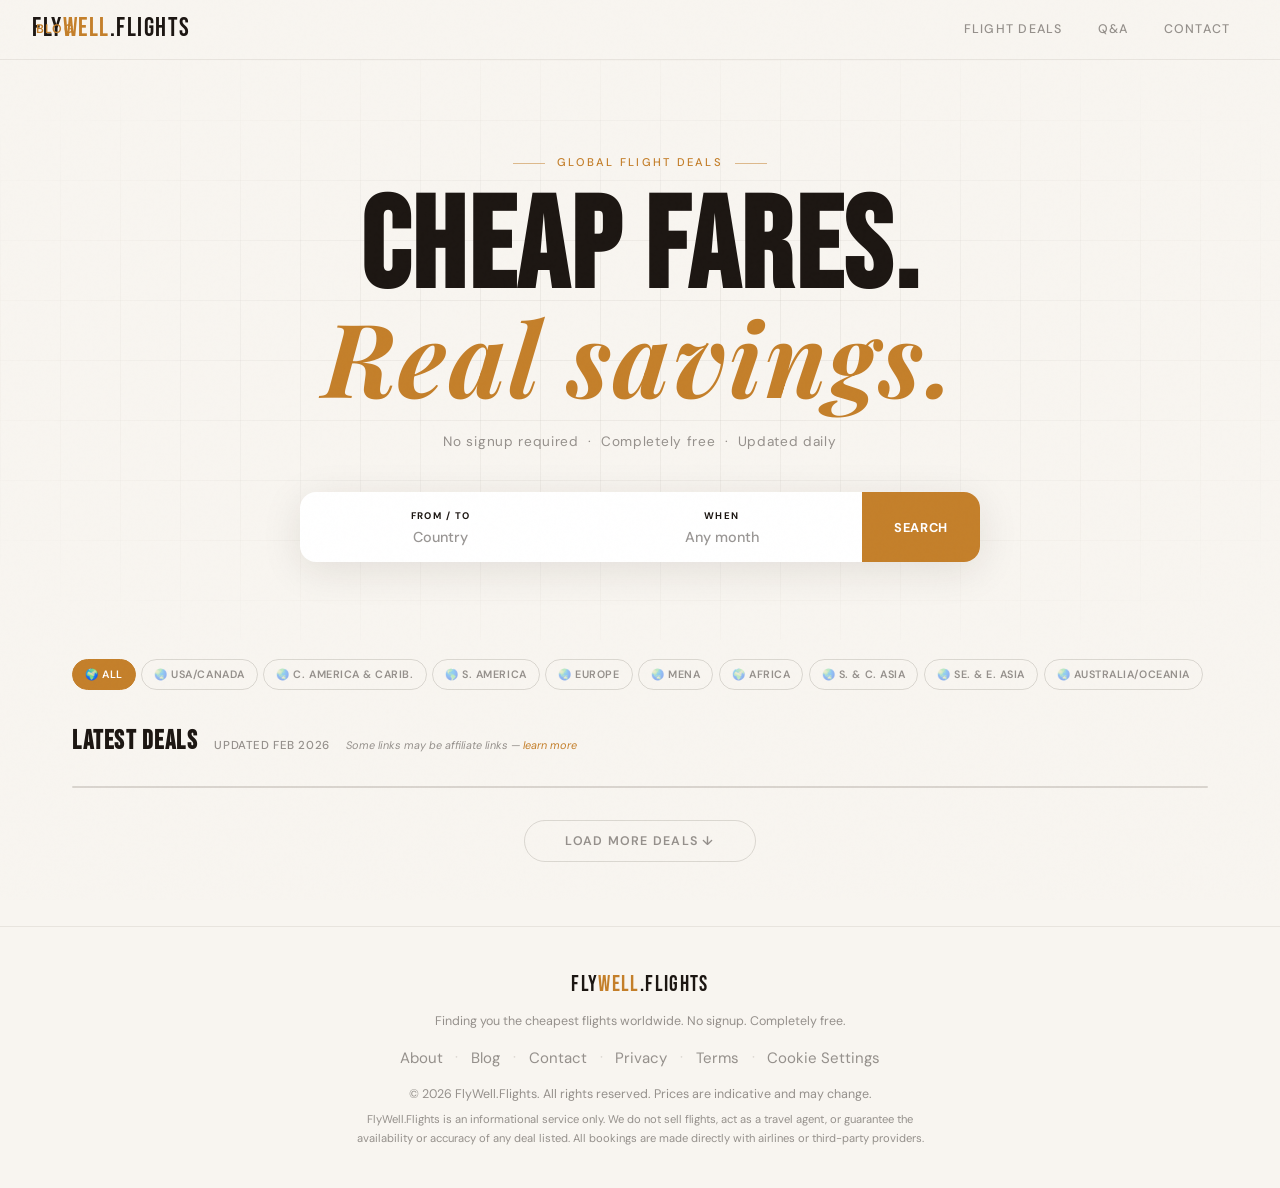
==== commit 84711d62: "Add files via upload" ====
--- a/index.html
+++ b/index.html
@@ -57,7 +57,6 @@
   <a href="/" class="logo" onclick="showPage('main');return false;">Fly<span>Well</span>.Flights</a>
   <ul class="nav-links">
     <li><a href="/" onclick="showPage('main');return false;">Flight Deals</a></li>
-    <li><a href="/blog" onclick="showPage('blog');return false;">Blog</a></li>
     <li><a href="/qa" onclick="showPage('qa');return false;">Q&amp;A</a></li>
     <li><a href="/contact" onclick="showPage('contact');return false;">Contact</a></li>
   </ul>
@@ -225,7 +224,7 @@
         <p>Found a great fare we missed? Have a question about a deal? Just want to say hi? Drop us a message and we'll get back to you as soon as we can.</p>
         <p>We're a small team passionate about helping people travel more for less — your messages genuinely make our day.</p>
         <div class="contact-info-item" style="margin-top:1.5rem;">
-          <div class="contact-info-icon">✉️</div><span><a href="mailto:hello@flywell.flights" style="color:var(--accent);text-decoration:none;">hello@flywell.flights</a></span>
+          <div class="contact-info-icon">✉️</div><span><a href="/cdn-cgi/l/email-protection#86eee3eaeae9c6e0eafff1e3eaeaa8e0eaefe1eef2f5" style="color:var(--accent);text-decoration:none;"><span class="__cf_email__" data-cfemail="80e8e5ececefc0e6ecf9f7e5ececaee6ece9e7e8f4f3">[email&#160;protected]</span></a></span>
         </div>
         <div class="contact-info-item">
           <div class="contact-info-icon">⏱️</div><span>We reply within 24 hours</span>
@@ -255,7 +254,7 @@
           </div>
           <div class="form-group"><label>Message *</label><textarea id="cf-message" placeholder="Tell us what's on your mind…"></textarea></div>
           <button class="submit-btn" onclick="submitForm()">Send Message</button>
-          <p style="font-size:0.72rem;color:rgba(28,22,18,0.5);margin-top:0.75rem;line-height:1.6;">🔒 Your data will be processed in accordance with our <a href="#" onclick="showPage('privacy');return false;" style="color:var(--accent);text-decoration:none;">Privacy Policy</a>. Used solely to respond to your message. Request deletion anytime: <a href="mailto:privacy@flywell.flights" style="color:var(--accent);text-decoration:none;">privacy@flywell.flights</a>.</p>
+          <p style="font-size:0.72rem;color:rgba(28,22,18,0.5);margin-top:0.75rem;line-height:1.6;">🔒 Your data will be processed in accordance with our <a href="#" onclick="showPage('privacy');return false;" style="color:var(--accent);text-decoration:none;">Privacy Policy</a>. Used solely to respond to your message. Request deletion anytime: <a href="/cdn-cgi/l/email-protection#4e3e3c27382f2d370e282237392b22226028222729263a3d" style="color:var(--accent);text-decoration:none;"><span class="__cf_email__" data-cfemail="0c7c7e657a6d6f754c6a60757b696060226a60656b64787f">[email&#160;protected]</span></a>.</p>
         </div>
         <div class="form-success" id="form-success">
           <div class="success-icon">✅</div>
@@ -299,14 +298,14 @@
   <div class="page-content">
     <p class="legal-date"><strong>Last updated: 16 February 2026</strong></p>
     <p class="legal-intro">This Privacy Policy explains how FlyWell.Flights collects, uses, stores, and protects your personal data. It is drafted in compliance with the EU General Data Protection Regulation (GDPR), the UK GDPR, the ePrivacy Directive, and other applicable European data protection legislation.</p>
-    <div class="legal-section"><h3>1. Data Controller &amp; DPO</h3><p>FlyWell.Flights is the data controller. Contact us at <strong><a href="mailto:privacy@flywell.flights" style="color:var(--accent);text-decoration:none;">privacy@flywell.flights</a></strong> for all data protection enquiries.</p></div>
+    <div class="legal-section"><h3>1. Data Controller &amp; DPO</h3><p>FlyWell.Flights is the data controller. Contact us at <strong><a href="/cdn-cgi/l/email-protection#7404061d0215170d3412180d031118185a12181d131c0007" style="color:var(--accent);text-decoration:none;"><span class="__cf_email__" data-cfemail="cebebca7b8afadb78ea8a2b7b9aba2a2e0a8a2a7a9a6babd">[email&#160;protected]</span></a></strong> for all data protection enquiries.</p></div>
     <div class="legal-section"><h3>2. What Personal Data We Collect</h3><ul><li><strong>Contact form data:</strong> name, email address, phone number (optional), subject, and message content.</li><li><strong>Account data:</strong> email address and password (hashed) if you create an account.</li><li><strong>Usage data:</strong> IP address, browser type, device type, OS, pages visited, time and date of visit, and referring URLs.</li><li><strong>Cookie data:</strong> identifiers and preferences stored via cookies and similar tracking technologies.</li></ul></div>
     <div class="legal-section"><h3>3. Legal Basis for Processing (GDPR Article 6)</h3><ul><li><strong>Consent (Art. 6(1)(a)):</strong> for non-essential cookies and marketing communications.</li><li><strong>Legitimate interests (Art. 6(1)(f)):</strong> for analytics, fraud prevention, and improving our Service.</li></ul></div>
     <div class="legal-section"><h3>4. How We Use Your Data</h3><ul><li>To respond to enquiries and provide customer support</li><li>To operate, maintain, and improve the Service</li><li>To detect, prevent, and respond to fraud, abuse, or security threats</li></ul><p style="margin-top:0.6rem;">We will never sell, rent, or trade your personal data to third parties for their own marketing purposes.</p></div>
     <div class="legal-section"><h3>5. Data Retention</h3><p>We retain your personal data only for as long as necessary. Contact form submissions are retained for up to 24 months. When data is no longer required, it is securely deleted or anonymised.</p></div>
-    <div class="legal-section"><h3>6. Your Rights Under GDPR</h3><ul><li><strong>Right of access (Art. 15):</strong> obtain a copy of your personal data.</li><li><strong>Right to erasure (Art. 17):</strong> request deletion of your personal data.</li><li><strong>Right to data portability (Art. 20):</strong> receive your data in a machine-readable format.</li></ul><p style="margin-top:0.6rem;">Submit a DSAR by emailing <a href="mailto:privacy@flywell.flights" style="color:var(--accent);text-decoration:none;">privacy@flywell.flights</a> with subject "GDPR Data Request". We respond within 30 days.</p></div>
+    <div class="legal-section"><h3>6. Your Rights Under GDPR</h3><ul><li><strong>Right of access (Art. 15):</strong> obtain a copy of your personal data.</li><li><strong>Right to erasure (Art. 17):</strong> request deletion of your personal data.</li><li><strong>Right to data portability (Art. 20):</strong> receive your data in a machine-readable format.</li></ul><p style="margin-top:0.6rem;">Submit a DSAR by emailing <a href="/cdn-cgi/l/email-protection#6212100b1403011b22040e1b15070e0e4c040e0b050a1611" style="color:var(--accent);text-decoration:none;"><span class="__cf_email__" data-cfemail="4737352e3126243e07212b3e30222b2b69212b2e202f3334">[email&#160;protected]</span></a> with subject "GDPR Data Request". We respond within 30 days.</p></div>
     <div class="legal-section"><h3>7. Cookies</h3><p>We use strictly necessary cookies (session management), analytics cookies (Google Analytics 4, IP anonymised, consent required), and functional cookies (preferences, consent required). Manage consent via the cookie banner or your browser settings.</p></div>
-    <div class="legal-section"><h3>8. Contact</h3><p>Contact us at <strong><a href="mailto:privacy@flywell.flights" style="color:var(--accent);text-decoration:none;">privacy@flywell.flights</a></strong> or via our <a href="#" onclick="showPage('contact');return false;" style="color:var(--accent);text-decoration:none;">contact form</a>.</p></div>
+    <div class="legal-section"><h3>8. Contact</h3><p>Contact us at <strong><a href="/cdn-cgi/l/email-protection#7a0a08130c1b19033a1c16030d1f1616541c16131d120e09" style="color:var(--accent);text-decoration:none;"><span class="__cf_email__" data-cfemail="0d7d7f647b6c6e744d6b61747a686161236b61646a65797e">[email&#160;protected]</span></a></strong> or via our <a href="#" onclick="showPage('contact');return false;" style="color:var(--accent);text-decoration:none;">contact form</a>.</p></div>
   </div>
 </div>
 
@@ -422,16 +421,4 @@
   </div>
   <div style="display:flex;gap:0.5rem;justify-content:flex-end;">
     <button onclick="acceptCookies('reject');closeCookiePrefs()" style="font-family:'DM Sans',sans-serif;font-weight:600;font-size:0.72rem;text-transform:uppercase;padding:0.55rem 1rem;cursor:pointer;border:1px solid rgba(40,30,20,0.2);border-radius:8px;background:transparent;color:rgba(28,22,18,0.55);">Reject All</button>
-    <button onclick="savePrefs()" style="font-family:'DM Sans',sans-serif;font-weight:600;font-size:0.72rem;text-transform:uppercase;padding:0.55rem 1rem;cursor:pointer;border:1px solid rgba(40,30,20,0.3);border-radius:8px;background:transparent;color:#1c1612;">Save Preferences</button>
-    <button onclick="acceptCookies('all');closeCookiePrefs()" style="font-family:'DM Sans',sans-serif;font-weight:600;font-size:0.72rem;text-transform:uppercase;padding:0.55rem 1rem;cursor:pointer;border:1px solid #c47f2a;border-radius:8px;background:#c47f2a;color:#fff;">Accept All</button>
-  </div>
-</div>
-
-<!-- SCRIPTS — correct load order: data sources first, logic last -->
-<script src="js/data.js"></script>
-<script src="js/blog.js"></script>
-<script src="js/app.js"></script>
-<script src="js/affiliate.js"></script>
-
-</body>
-</html>
+    <button onclick="savePrefs()" style="font-family:'DM Sans',sans-serif;font-weight:600;font-size:0.72rem;text-transf
--- a/css/styles.css
+++ b/css/styles.css
@@ -43,6 +43,7 @@
   }
   .logo { font-family: 'Bebas Neue', sans-serif; font-size: 1.6rem; letter-spacing: 0.06em; color: var(--text); text-decoration: none; flex-shrink: 0; }
   .logo span { color: var(--accent); }
+  .nav-blog-mobile { display: none; position: absolute; }
   .nav-links { margin-left: auto; display: flex; list-style: none; gap: 0; align-items: center; }
   .nav-links li { display: flex; align-items: center; height: 60px; }
   .nav-links a { color: var(--muted); text-decoration: none; font-size: 0.78rem; font-weight: 500; letter-spacing: 0.1em; text-transform: uppercase; padding: 0 1.1rem; height: 60px; display: flex; align-items: center; transition: color 0.2s; }
@@ -297,6 +298,20 @@
     .search-when-wrap { padding:0 0 0.5rem; justify-content:center; }
     .deals-grid { grid-template-columns:1fr; }
   }
+    .nav-blog-mobile {
+      display: flex;
+      align-items: center;
+      margin-left: auto;
+      font-family: 'DM Sans', sans-serif;
+      font-size: 0.78rem;
+      font-weight: 600;
+      letter-spacing: 0.1em;
+      text-transform: uppercase;
+      color: var(--accent);
+      text-decoration: none;
+      padding: 0 0.25rem;
+      height: 60px;
+    }
   @media(min-width:601px){ .mobile-search-bar { display:none; } }
 
   a:focus-visible,button:focus-visible,input:focus-visible,select:focus-visible,textarea:focus-visible { outline:2px solid var(--accent); outline-offset:2px; }
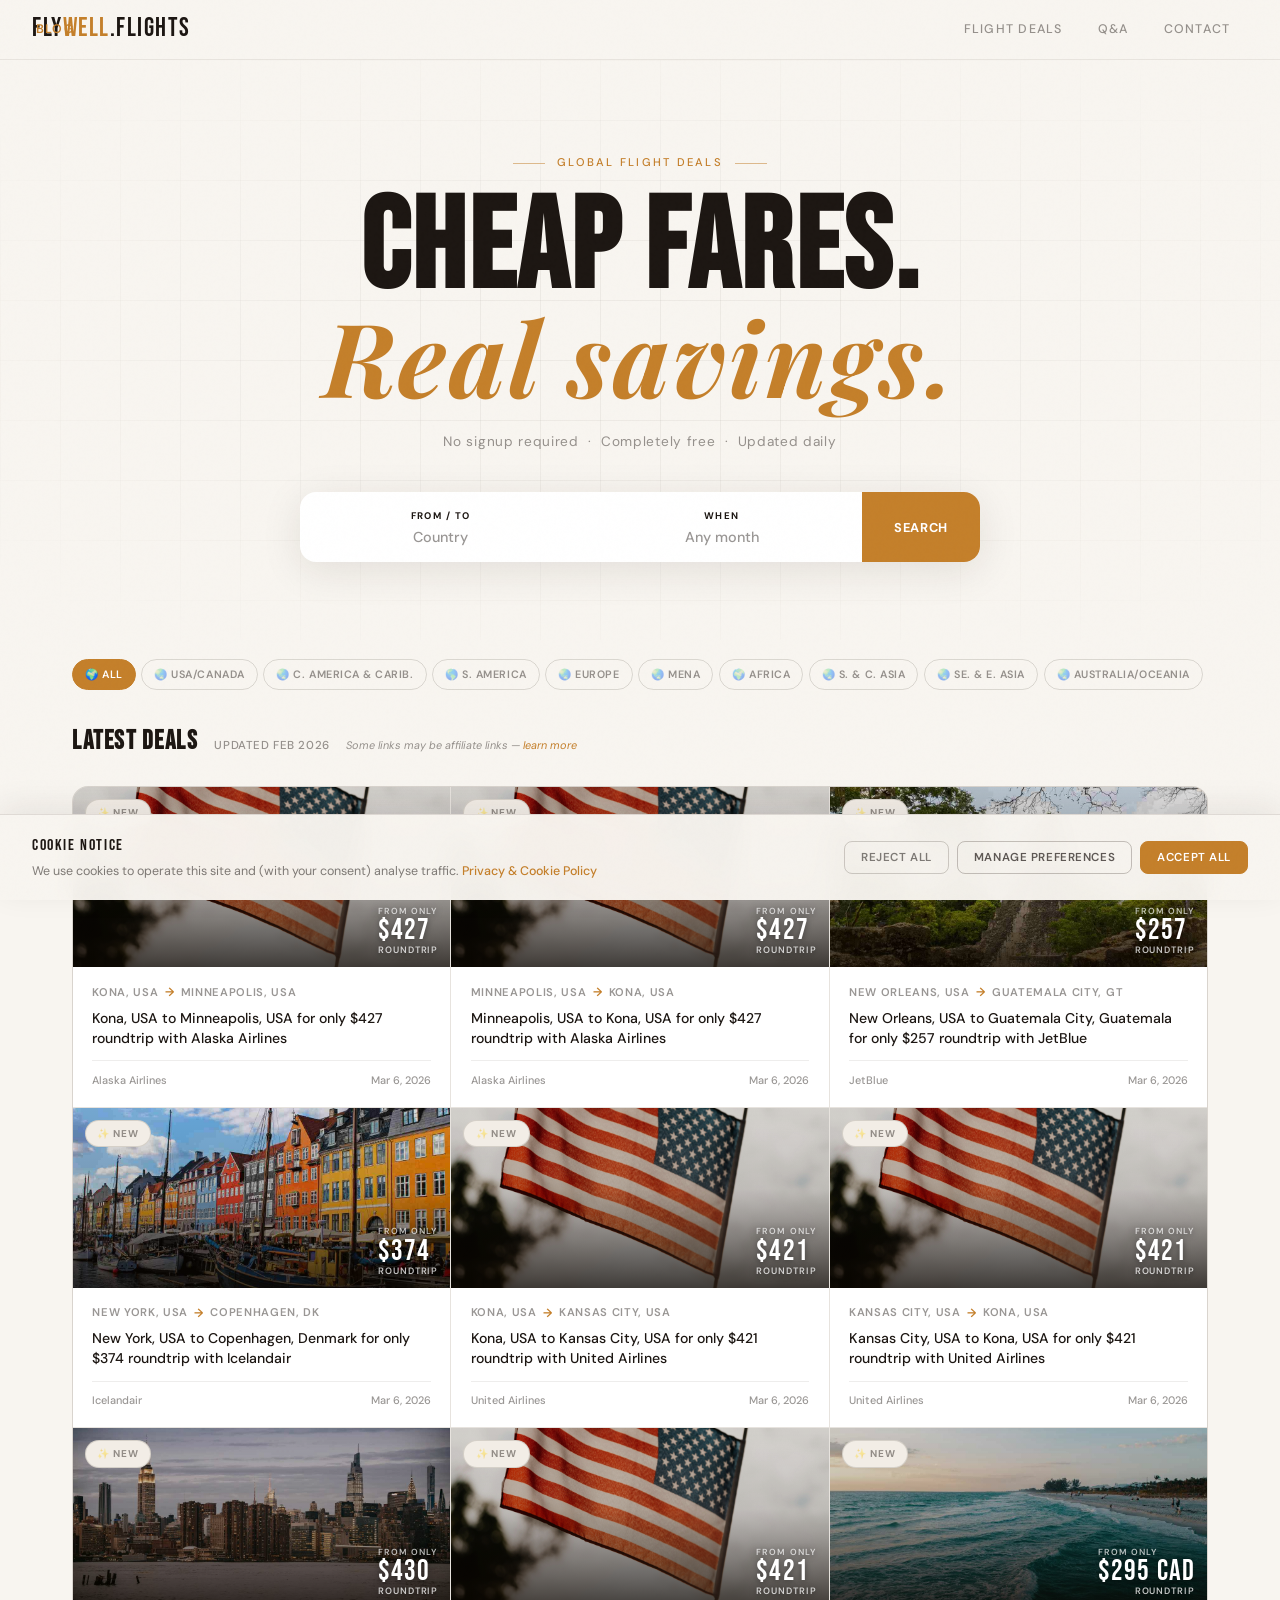
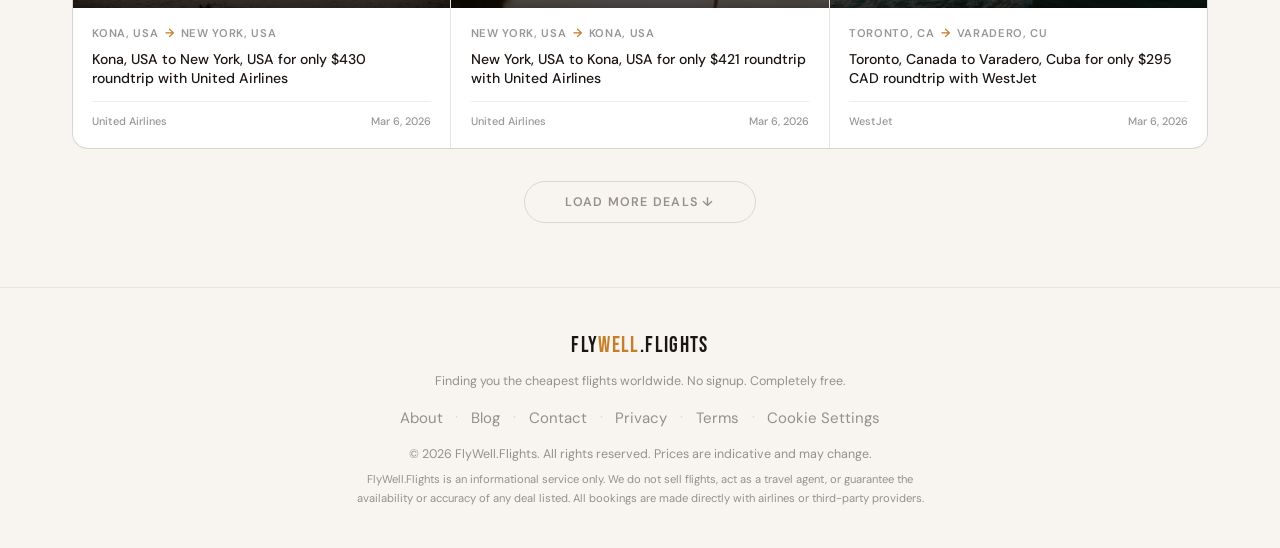
==== commit bd0a6c7b: "Add files via upload" ====
--- a/index.html
+++ b/index.html
@@ -224,7 +224,7 @@
         <p>Found a great fare we missed? Have a question about a deal? Just want to say hi? Drop us a message and we'll get back to you as soon as we can.</p>
         <p>We're a small team passionate about helping people travel more for less — your messages genuinely make our day.</p>
         <div class="contact-info-item" style="margin-top:1.5rem;">
-          <div class="contact-info-icon">✉️</div><span><a href="/cdn-cgi/l/email-protection#86eee3eaeae9c6e0eafff1e3eaeaa8e0eaefe1eef2f5" style="color:var(--accent);text-decoration:none;"><span class="__cf_email__" data-cfemail="80e8e5ececefc0e6ecf9f7e5ececaee6ece9e7e8f4f3">[email&#160;protected]</span></a></span>
+          <div class="contact-info-icon">✉️</div><span><a href="mailto:hello@flywell.flights" style="color:var(--accent);text-decoration:none;">hello@flywell.flights</a></span>
         </div>
         <div class="contact-info-item">
           <div class="contact-info-icon">⏱️</div><span>We reply within 24 hours</span>
@@ -254,7 +254,7 @@
           </div>
           <div class="form-group"><label>Message *</label><textarea id="cf-message" placeholder="Tell us what's on your mind…"></textarea></div>
           <button class="submit-btn" onclick="submitForm()">Send Message</button>
-          <p style="font-size:0.72rem;color:rgba(28,22,18,0.5);margin-top:0.75rem;line-height:1.6;">🔒 Your data will be processed in accordance with our <a href="#" onclick="showPage('privacy');return false;" style="color:var(--accent);text-decoration:none;">Privacy Policy</a>. Used solely to respond to your message. Request deletion anytime: <a href="/cdn-cgi/l/email-protection#4e3e3c27382f2d370e282237392b22226028222729263a3d" style="color:var(--accent);text-decoration:none;"><span class="__cf_email__" data-cfemail="0c7c7e657a6d6f754c6a60757b696060226a60656b64787f">[email&#160;protected]</span></a>.</p>
+          <p style="font-size:0.72rem;color:rgba(28,22,18,0.5);margin-top:0.75rem;line-height:1.6;">🔒 Your data will be processed in accordance with our <a href="#" onclick="showPage('privacy');return false;" style="color:var(--accent);text-decoration:none;">Privacy Policy</a>. Used solely to respond to your message. Request deletion anytime: <a href="mailto:privacy@flywell.flights" style="color:var(--accent);text-decoration:none;">privacy@flywell.flights</a>.</p>
         </div>
         <div class="form-success" id="form-success">
           <div class="success-icon">✅</div>
@@ -298,14 +298,14 @@
   <div class="page-content">
     <p class="legal-date"><strong>Last updated: 16 February 2026</strong></p>
     <p class="legal-intro">This Privacy Policy explains how FlyWell.Flights collects, uses, stores, and protects your personal data. It is drafted in compliance with the EU General Data Protection Regulation (GDPR), the UK GDPR, the ePrivacy Directive, and other applicable European data protection legislation.</p>
-    <div class="legal-section"><h3>1. Data Controller &amp; DPO</h3><p>FlyWell.Flights is the data controller. Contact us at <strong><a href="/cdn-cgi/l/email-protection#7404061d0215170d3412180d031118185a12181d131c0007" style="color:var(--accent);text-decoration:none;"><span class="__cf_email__" data-cfemail="cebebca7b8afadb78ea8a2b7b9aba2a2e0a8a2a7a9a6babd">[email&#160;protected]</span></a></strong> for all data protection enquiries.</p></div>
+    <div class="legal-section"><h3>1. Data Controller &amp; DPO</h3><p>FlyWell.Flights is the data controller. Contact us at <strong><a href="mailto:privacy@flywell.flights" style="color:var(--accent);text-decoration:none;">privacy@flywell.flights</a></strong> for all data protection enquiries.</p></div>
     <div class="legal-section"><h3>2. What Personal Data We Collect</h3><ul><li><strong>Contact form data:</strong> name, email address, phone number (optional), subject, and message content.</li><li><strong>Account data:</strong> email address and password (hashed) if you create an account.</li><li><strong>Usage data:</strong> IP address, browser type, device type, OS, pages visited, time and date of visit, and referring URLs.</li><li><strong>Cookie data:</strong> identifiers and preferences stored via cookies and similar tracking technologies.</li></ul></div>
     <div class="legal-section"><h3>3. Legal Basis for Processing (GDPR Article 6)</h3><ul><li><strong>Consent (Art. 6(1)(a)):</strong> for non-essential cookies and marketing communications.</li><li><strong>Legitimate interests (Art. 6(1)(f)):</strong> for analytics, fraud prevention, and improving our Service.</li></ul></div>
     <div class="legal-section"><h3>4. How We Use Your Data</h3><ul><li>To respond to enquiries and provide customer support</li><li>To operate, maintain, and improve the Service</li><li>To detect, prevent, and respond to fraud, abuse, or security threats</li></ul><p style="margin-top:0.6rem;">We will never sell, rent, or trade your personal data to third parties for their own marketing purposes.</p></div>
     <div class="legal-section"><h3>5. Data Retention</h3><p>We retain your personal data only for as long as necessary. Contact form submissions are retained for up to 24 months. When data is no longer required, it is securely deleted or anonymised.</p></div>
-    <div class="legal-section"><h3>6. Your Rights Under GDPR</h3><ul><li><strong>Right of access (Art. 15):</strong> obtain a copy of your personal data.</li><li><strong>Right to erasure (Art. 17):</strong> request deletion of your personal data.</li><li><strong>Right to data portability (Art. 20):</strong> receive your data in a machine-readable format.</li></ul><p style="margin-top:0.6rem;">Submit a DSAR by emailing <a href="/cdn-cgi/l/email-protection#6212100b1403011b22040e1b15070e0e4c040e0b050a1611" style="color:var(--accent);text-decoration:none;"><span class="__cf_email__" data-cfemail="4737352e3126243e07212b3e30222b2b69212b2e202f3334">[email&#160;protected]</span></a> with subject "GDPR Data Request". We respond within 30 days.</p></div>
+    <div class="legal-section"><h3>6. Your Rights Under GDPR</h3><ul><li><strong>Right of access (Art. 15):</strong> obtain a copy of your personal data.</li><li><strong>Right to erasure (Art. 17):</strong> request deletion of your personal data.</li><li><strong>Right to data portability (Art. 20):</strong> receive your data in a machine-readable format.</li></ul><p style="margin-top:0.6rem;">Submit a DSAR by emailing <a href="mailto:privacy@flywell.flights" style="color:var(--accent);text-decoration:none;">privacy@flywell.flights</a> with subject "GDPR Data Request". We respond within 30 days.</p></div>
     <div class="legal-section"><h3>7. Cookies</h3><p>We use strictly necessary cookies (session management), analytics cookies (Google Analytics 4, IP anonymised, consent required), and functional cookies (preferences, consent required). Manage consent via the cookie banner or your browser settings.</p></div>
-    <div class="legal-section"><h3>8. Contact</h3><p>Contact us at <strong><a href="/cdn-cgi/l/email-protection#7a0a08130c1b19033a1c16030d1f1616541c16131d120e09" style="color:var(--accent);text-decoration:none;"><span class="__cf_email__" data-cfemail="0d7d7f647b6c6e744d6b61747a686161236b61646a65797e">[email&#160;protected]</span></a></strong> or via our <a href="#" onclick="showPage('contact');return false;" style="color:var(--accent);text-decoration:none;">contact form</a>.</p></div>
+    <div class="legal-section"><h3>8. Contact</h3><p>Contact us at <strong><a href="mailto:privacy@flywell.flights" style="color:var(--accent);text-decoration:none;">privacy@flywell.flights</a></strong> or via our <a href="#" onclick="showPage('contact');return false;" style="color:var(--accent);text-decoration:none;">contact form</a>.</p></div>
   </div>
 </div>
 
@@ -421,4 +421,16 @@
   </div>
   <div style="display:flex;gap:0.5rem;justify-content:flex-end;">
     <button onclick="acceptCookies('reject');closeCookiePrefs()" style="font-family:'DM Sans',sans-serif;font-weight:600;font-size:0.72rem;text-transform:uppercase;padding:0.55rem 1rem;cursor:pointer;border:1px solid rgba(40,30,20,0.2);border-radius:8px;background:transparent;color:rgba(28,22,18,0.55);">Reject All</button>
-    <button onclick="savePrefs()" style="font-family:'DM Sans',sans-serif;font-weight:600;font-size:0.72rem;text-transf+    <button onclick="savePrefs()" style="font-family:'DM Sans',sans-serif;font-weight:600;font-size:0.72rem;text-transform:uppercase;padding:0.55rem 1rem;cursor:pointer;border:1px solid rgba(40,30,20,0.3);border-radius:8px;background:transparent;color:#1c1612;">Save Preferences</button>
+    <button onclick="acceptCookies('all');closeCookiePrefs()" style="font-family:'DM Sans',sans-serif;font-weight:600;font-size:0.72rem;text-transform:uppercase;padding:0.55rem 1rem;cursor:pointer;border:1px solid #c47f2a;border-radius:8px;background:#c47f2a;color:#fff;">Accept All</button>
+  </div>
+</div>
+
+<!-- SCRIPTS — correct load order: data sources first, logic last -->
+<script src="js/data.js"></script>
+<script src="js/blog.js"></script>
+<script src="js/app.js"></script>
+<script src="js/affiliate.js"></script>
+
+</body>
+</html>
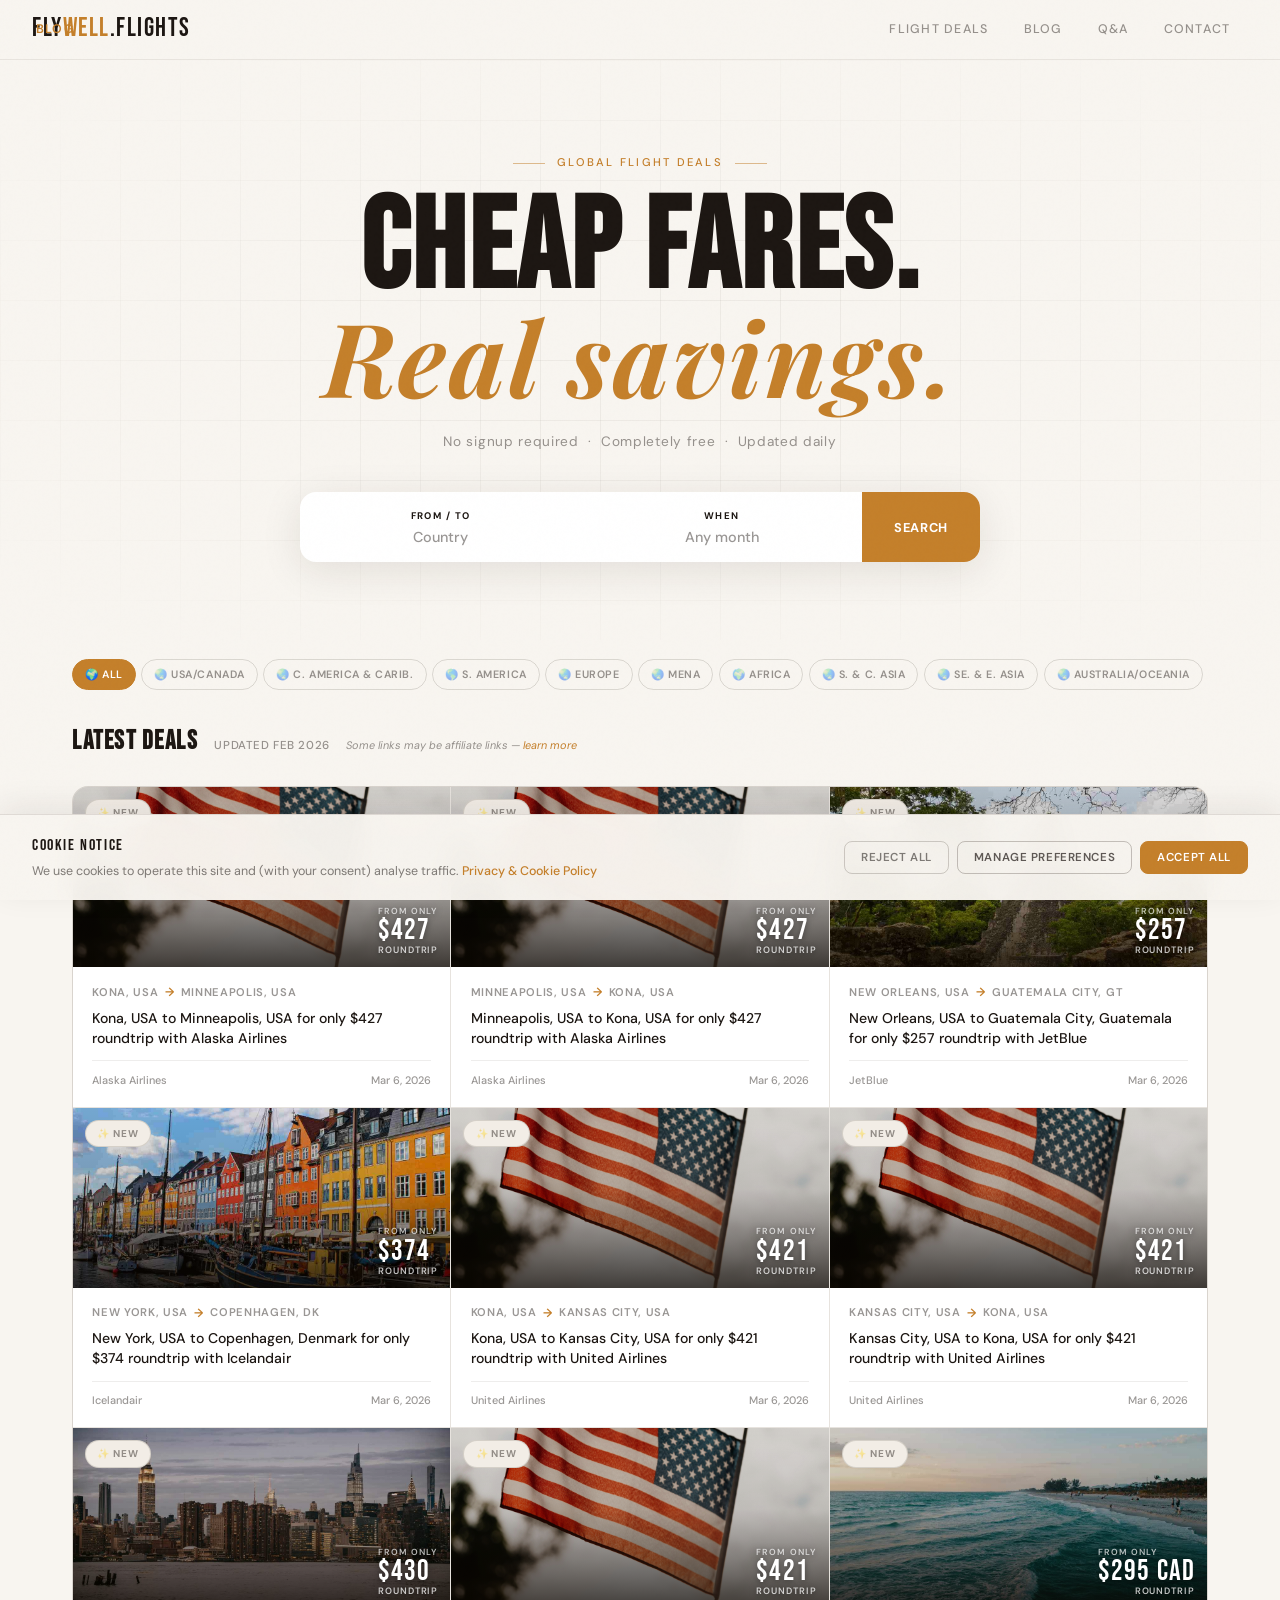
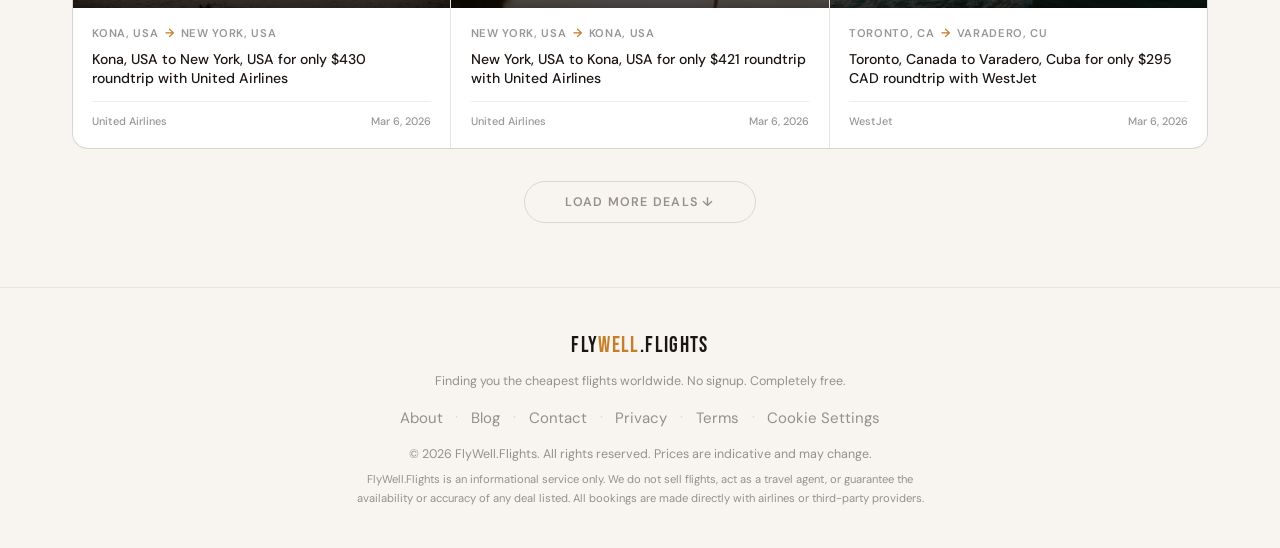
==== commit f20e4cf6: "Add files via upload" ====
--- a/index.html
+++ b/index.html
@@ -57,6 +57,7 @@
   <a href="/" class="logo" onclick="showPage('main');return false;">Fly<span>Well</span>.Flights</a>
   <ul class="nav-links">
     <li><a href="/" onclick="showPage('main');return false;">Flight Deals</a></li>
+    <li><a href="/blog" onclick="showPage('blog');return false;">Blog</a></li>
     <li><a href="/qa" onclick="showPage('qa');return false;">Q&amp;A</a></li>
     <li><a href="/contact" onclick="showPage('contact');return false;">Contact</a></li>
   </ul>
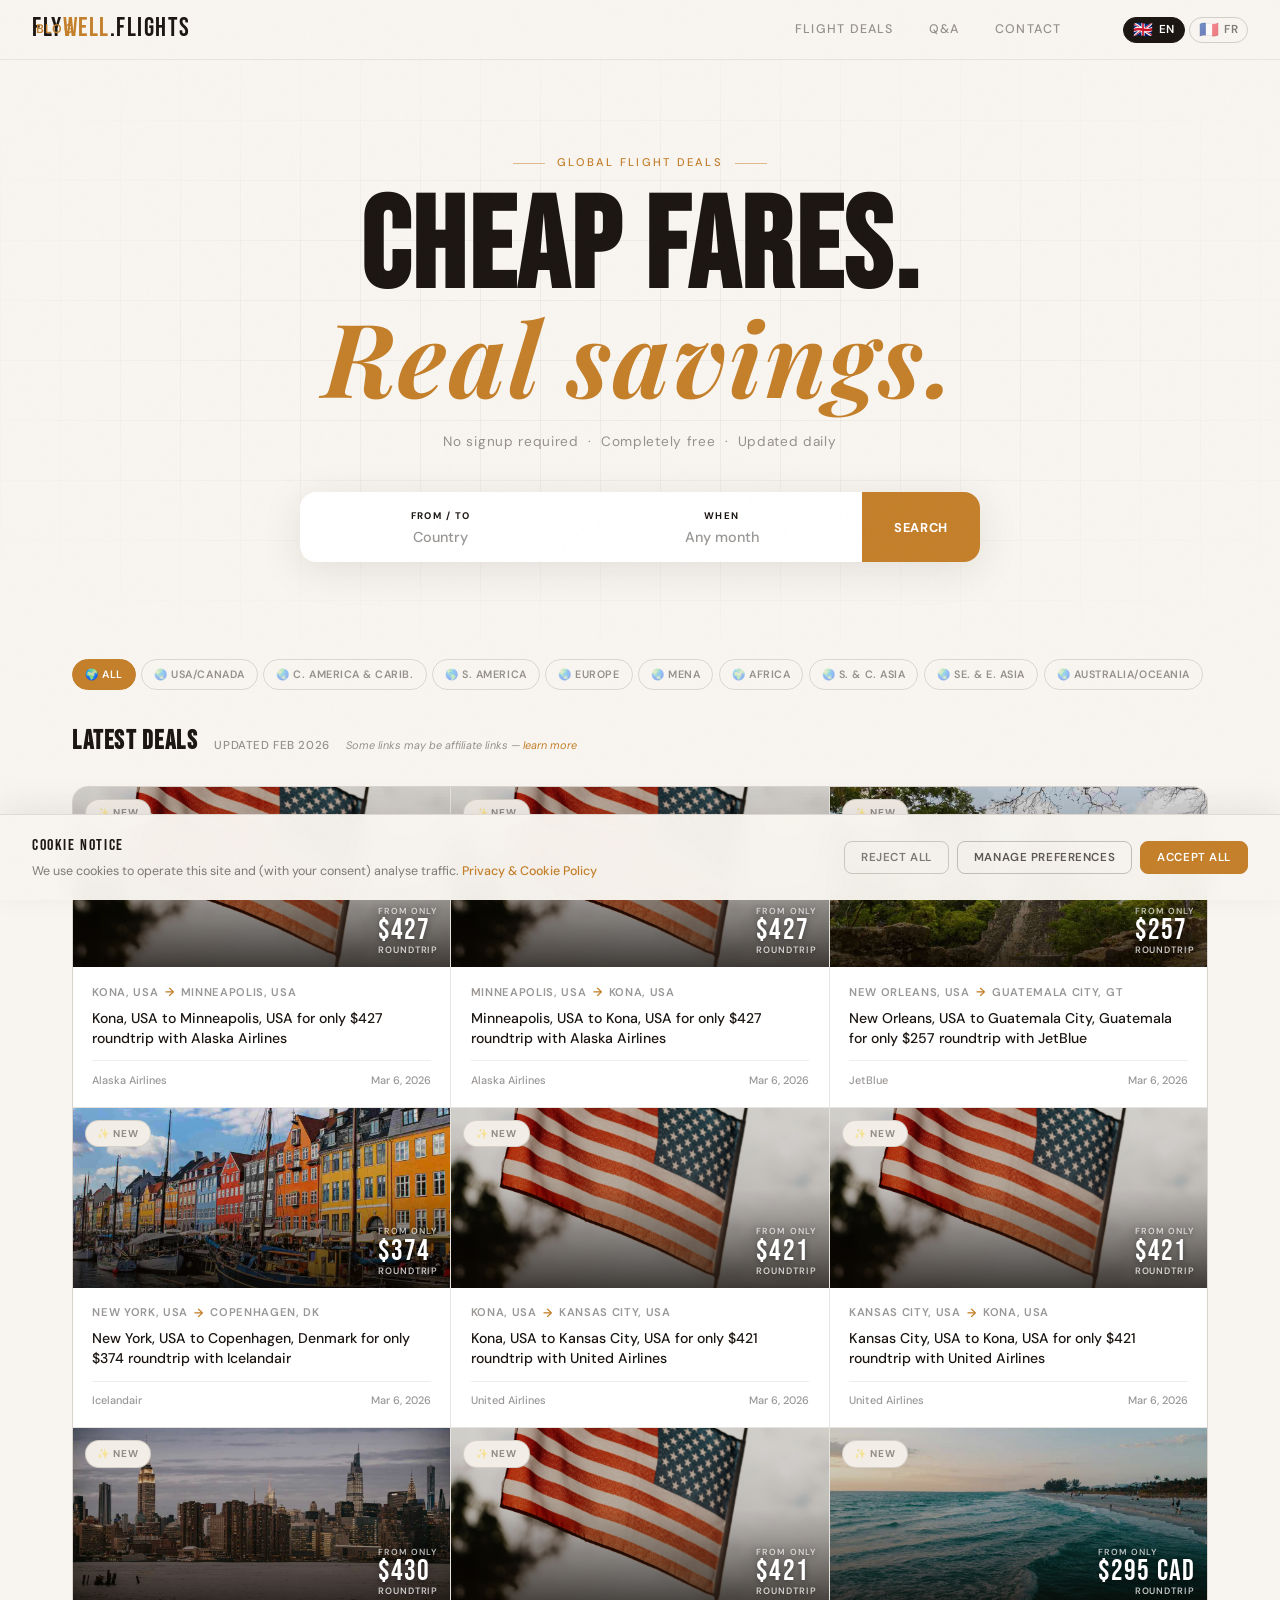
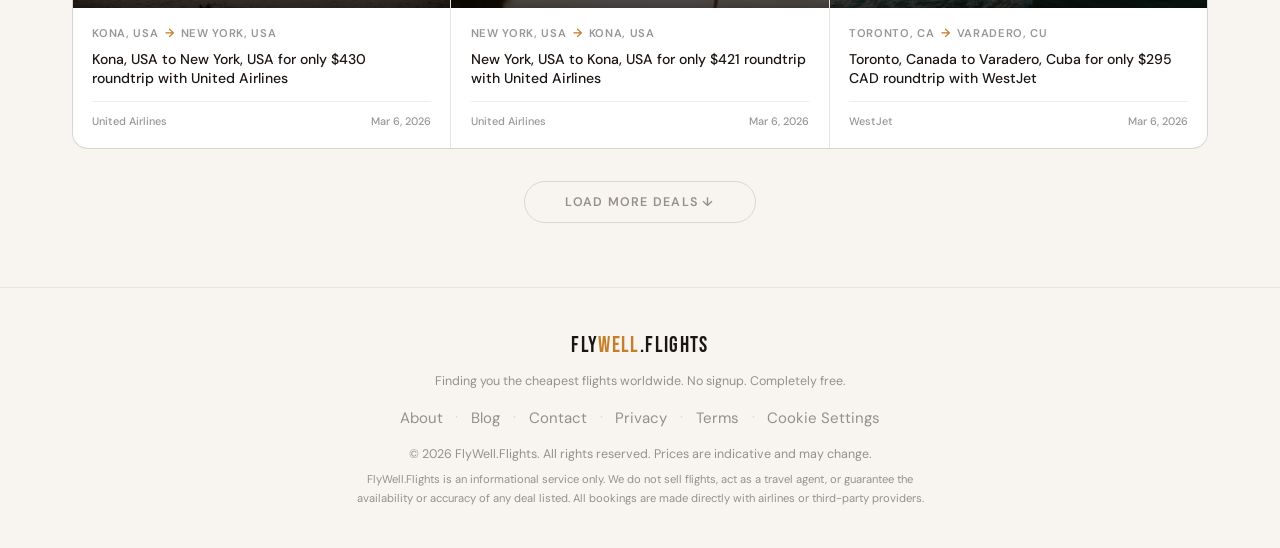
==== commit 5e3c69e1: "Add files via upload" ====
--- a/index.html
+++ b/index.html
@@ -16,6 +16,8 @@
 <meta name="keywords" content="cheap flights, flight deals, error fares, mistake fares, cheap roundtrip flights, airline deals, cheap airline tickets">
 <meta name="robots" content="index, follow">
 <link rel="canonical" href="https://www.flywell.flights/">
+<link rel="alternate" hreflang="en" href="https://www.flywell.flights/">
+<link rel="alternate" hreflang="fr" href="https://www.flywell.flights/?lang=fr">
 <link rel="sitemap" type="application/xml" href="https://www.flywell.flights/sitemap.xml">
 <meta property="og:type" content="website">
 <meta property="og:title" content="FlyWell.Flights — Cheap Flight Deals &amp; Error Fares">
@@ -32,6 +34,15 @@
 <meta name="twitter:image" content="https://www.flywell.flights/images/og-image.jpg">
 <link href="https://fonts.googleapis.com/css2?family=Bebas+Neue&family=DM+Sans:ital,opsz,wght@0,9..40,300;0,9..40,400;0,9..40,500;0,9..40,700;1,9..40,300&family=Playfair+Display:ital@1&display=swap" rel="stylesheet">
 <link rel="stylesheet" href="css/styles.css">
+<style>
+/* ── Language Switcher ─────────────────────────────────────── */
+.lang-switcher{display:flex;align-items:center;gap:4px;margin-left:12px;flex-shrink:0;}
+.lang-btn{display:flex;align-items:center;gap:5px;padding:4px 9px;border-radius:20px;border:1.5px solid rgba(40,30,20,0.18);background:transparent;cursor:pointer;font-family:'DM Sans',sans-serif;font-size:0.72rem;font-weight:600;letter-spacing:0.04em;color:rgba(28,22,18,0.55);transition:all 0.18s;line-height:1;}
+.lang-btn:hover{border-color:rgba(40,30,20,0.35);color:#1c1612;}
+.lang-btn.active{background:#1c1612;border-color:#1c1612;color:#fff;}
+.lang-btn .flag{font-size:1rem;line-height:1;}
+@media(max-width:600px){.lang-btn span.label{display:none;}.lang-btn{padding:4px 6px;}}
+</style>
 <script type="application/ld+json">
 {
   "@context": "https://schema.org",
@@ -56,12 +67,15 @@
 <nav>
   <a href="/" class="logo" onclick="showPage('main');return false;">Fly<span>Well</span>.Flights</a>
   <ul class="nav-links">
-    <li><a href="/" onclick="showPage('main');return false;">Flight Deals</a></li>
-    <li><a href="/blog" onclick="showPage('blog');return false;">Blog</a></li>
-    <li><a href="/qa" onclick="showPage('qa');return false;">Q&amp;A</a></li>
-    <li><a href="/contact" onclick="showPage('contact');return false;">Contact</a></li>
+    <li><a href="/" id="lang-nav-deals" onclick="showPage('main');return false;">Flight Deals</a></li>
+    <li><a href="/qa" id="lang-nav-qa" onclick="showPage('qa');return false;">Q&amp;A</a></li>
+    <li><a href="/contact" id="lang-nav-contact" onclick="showPage('contact');return false;">Contact</a></li>
   </ul>
-  <a href="/blog" class="nav-blog-mobile" onclick="showPage('blog');return false;">Blog</a>
+  <a href="/blog" class="nav-blog-mobile" id="lang-nav-blog" onclick="showPage('blog');return false;">Blog</a>
+  <div class="lang-switcher">
+    <button class="lang-btn active" data-lang="en" onclick="setLang('en')"><span class="flag">🇬🇧</span><span class="label">EN</span></button>
+    <button class="lang-btn" data-lang="fr" onclick="setLang('fr')"><span class="flag">🇫🇷</span><span class="label">FR</span></button>
+  </div>
 </nav>
 
 <!-- MAIN PAGE -->
@@ -70,47 +84,47 @@
 <div class="hero">
   <div class="hero-bg"></div>
   <div class="hero-grid"></div>
-  <p class="hero-eyebrow">Global Flight Deals</p>
-  <h1>Cheap fares.<br><em>Real savings.</em></h1>
-  <p class="hero-sub">No signup required &nbsp;·&nbsp; Completely free &nbsp;·&nbsp; Updated daily</p>
+  <p class="hero-eyebrow" id="lang-hero-eyebrow">Global Flight Deals</p>
+  <h1 id="lang-hero-h1">Cheap fares.<br><em>Real savings.</em></h1>
+  <p class="hero-sub" id="lang-hero-sub">No signup required &nbsp;·&nbsp; Completely free &nbsp;·&nbsp; Updated daily</p>
   <div class="search-bar">
     <div class="search-field" style="position:relative;">
-      <label>From / To</label>
+      <label id="lang-search-from-label">From / To</label>
       <input type="text" id="search-from-to" placeholder="Country" autocomplete="off" />
       <input type="hidden" id="search-from" value="" />
       <input type="hidden" id="search-to" value="" />
     </div>
     <div class="search-divider"></div>
     <div class="search-field" style="flex:1;cursor:pointer;" onclick="toggleMonthPicker(event)">
-      <label style="cursor:pointer;">When</label>
+      <label id="lang-search-when-label" style="cursor:pointer;">When</label>
       <input type="text" id="search-when" placeholder="Any month" readonly style="cursor:pointer;" onclick="toggleMonthPicker(event)" />
     </div>
-    <button class="search-btn" onclick="runSearch()">Search</button>
+    <button class="search-btn" id="lang-search-btn" onclick="runSearch()">Search</button>
   </div>
 </div>
 
 <div class="region-pills">
-  <a href="#" class="pill active" onclick="filterByRegion(this,'all');return false;">🌍 All</a>
-  <a href="#" class="pill" onclick="filterByRegion(this,'namerica');return false;">🌏 USA/Canada</a>
-  <a href="#" class="pill" onclick="filterByRegion(this,'camerica');return false;">🌏 C. America &amp; Carib.</a>
-  <a href="#" class="pill" onclick="filterByRegion(this,'samerica');return false;">🌎 S. America</a>
-  <a href="#" class="pill" onclick="filterByRegion(this,'europe');return false;">🌏 Europe</a>
-  <a href="#" class="pill" onclick="filterByRegion(this,'mena');return false;">🌏 MENA</a>
-  <a href="#" class="pill" onclick="filterByRegion(this,'africa');return false;">🌍 Africa</a>
-  <a href="#" class="pill" onclick="filterByRegion(this,'scasia');return false;">🌏 S. &amp; C. Asia</a>
-  <a href="#" class="pill" onclick="filterByRegion(this,'easia');return false;">🌏 SE. &amp; E. Asia</a>
-  <a href="#" class="pill" onclick="filterByRegion(this,'oceania');return false;">🌏 Australia/Oceania</a>
+  <a href="#" class="pill active" id="lang-pill-all" onclick="filterByRegion(this,'all');return false;">🌍 All</a>
+  <a href="#" class="pill" id="lang-pill-namerica" onclick="filterByRegion(this,'namerica');return false;">🌏 USA/Canada</a>
+  <a href="#" class="pill" id="lang-pill-camerica" onclick="filterByRegion(this,'camerica');return false;">🌏 C. America &amp; Carib.</a>
+  <a href="#" class="pill" id="lang-pill-samerica" onclick="filterByRegion(this,'samerica');return false;">🌎 S. America</a>
+  <a href="#" class="pill" id="lang-pill-europe" onclick="filterByRegion(this,'europe');return false;">🌏 Europe</a>
+  <a href="#" class="pill" id="lang-pill-mena" onclick="filterByRegion(this,'mena');return false;">🌏 MENA</a>
+  <a href="#" class="pill" id="lang-pill-africa" onclick="filterByRegion(this,'africa');return false;">🌍 Africa</a>
+  <a href="#" class="pill" id="lang-pill-scasia" onclick="filterByRegion(this,'scasia');return false;">🌏 S. &amp; C. Asia</a>
+  <a href="#" class="pill" id="lang-pill-easia" onclick="filterByRegion(this,'easia');return false;">🌏 SE. &amp; E. Asia</a>
+  <a href="#" class="pill" id="lang-pill-oceania" onclick="filterByRegion(this,'oceania');return false;">🌏 Australia/Oceania</a>
 </div>
 
 <main>
   <div class="section-header">
-    <h2>Latest Deals</h2>
-    <span class="deal-count">Updated Feb 2026</span>
-    <span style="font-size:0.68rem;color:rgba(28,22,18,0.45);font-style:italic;">Some links may be affiliate links — <a href="#" onclick="showPage('terms');return false;" style="color:var(--accent);text-decoration:none;">learn more</a></span>
+    <h2 id="lang-deals-heading">Latest Deals</h2>
+    <span class="deal-count" id="lang-deals-updated">Updated Feb 2026</span>
+    <span style="font-size:0.68rem;color:rgba(28,22,18,0.45);font-style:italic;"><span id="lang-deals-affiliate">Some links may be affiliate links —</span> <a href="#" id="lang-deals-learnmore" onclick="showPage('terms');return false;" style="color:var(--accent);text-decoration:none;">learn more</a></span>
   </div>
   <div class="deals-grid" id="deals-grid"></div>
   <div class="load-more-wrap">
-    <button class="load-more" onclick="loadMore()">Load more deals ↓</button>
+    <button class="load-more" id="lang-load-more" onclick="loadMore()">Load more deals ↓</button>
   </div>
 </main>
 
@@ -122,7 +136,7 @@
   <div class="deal-detail-hero">
     <img id="dd-img" src="" alt="" onerror="if(typeof ddImgFallback==='function')ddImgFallback(this)">
     <div class="deal-detail-hero-overlay"></div>
-    <button class="deal-detail-back" onclick="showPage('main');return false;">← Back to deals</button>
+    <button class="deal-detail-back" id="lang-dd-back" onclick="showPage('main');return false;">← Back to deals</button>
     <div class="deal-detail-hero-content">
       <div class="deal-detail-badge-row">
         <span id="dd-badge" class="deal-detail-badge"></span>
@@ -137,47 +151,47 @@
       <h2 id="dd-title" style="font-family:'Bebas Neue',sans-serif;font-size:1.8rem;letter-spacing:0.05em;color:var(--text);line-height:1.2;margin-bottom:0.5rem;"></h2>
       <p id="dd-desc" style="font-family:'DM Sans',sans-serif;font-size:0.88rem;color:rgba(28,22,18,0.6);line-height:1.7;margin-bottom:2rem;"></p>
       <div class="deal-detail-section">
-        <div class="deal-detail-label">Departing from</div>
+        <div class="deal-detail-label" id="lang-dd-departing">Departing from</div>
         <div id="dd-from" class="deal-detail-cities"></div>
       </div>
       <div class="deal-detail-section">
-        <div class="deal-detail-label">Arriving in</div>
+        <div class="deal-detail-label" id="lang-dd-arriving">Arriving in</div>
         <div id="dd-to" class="deal-detail-cities"></div>
       </div>
       <div class="deal-detail-section">
-        <div class="deal-detail-label">Travel dates</div>
+        <div class="deal-detail-label" id="lang-dd-dates">Travel dates</div>
         <div class="deal-detail-info-text"><strong id="dd-dates"></strong></div>
       </div>
       <div class="deal-detail-section">
-        <div class="deal-detail-label">Airline</div>
+        <div class="deal-detail-label" id="lang-dd-airline">Airline</div>
         <div class="deal-detail-info-text" id="dd-airline"></div>
       </div>
       <div class="deal-detail-section">
-        <div class="deal-detail-label">Stops</div>
+        <div class="deal-detail-label" id="lang-dd-stops">Stops</div>
         <div class="deal-detail-info-text" id="dd-stops"></div>
       </div>
       <div class="deal-detail-section">
-        <div class="deal-detail-label">Cabin class</div>
+        <div class="deal-detail-label" id="lang-dd-cabin">Cabin class</div>
         <div class="deal-detail-info-text" id="dd-cabin"></div>
       </div>
       <div class="deal-detail-section">
-        <div class="deal-detail-label">Example dates</div>
+        <div class="deal-detail-label" id="lang-dd-example-dates-label">Example dates</div>
         <ul id="dd-example-dates" class="deal-detail-dates-list"></ul>
-        <p class="deal-detail-note">⚡ Prices change fast. Click a date to check live availability on Skyscanner. Try ±2 days for more options.</p>
+        <p class="deal-detail-note" id="lang-dd-note">⚡ Prices change fast. Click a date to check live availability on Skyscanner. Try ±2 days for more options.</p>
       </div>
     </div>
     <div class="deal-detail-sidebar">
       <div class="deal-detail-cta-box">
         <div id="dd-cta-price" class="deal-cta-price"></div>
         <div id="dd-cta-route" class="deal-cta-route"></div>
-        <a id="dd-cta-btn" href="#" target="_blank" rel="noopener" class="deal-cta-btn">Search this deal ↗</a>
+        <a id="dd-cta-btn" href="#" target="_blank" rel="noopener" class="deal-cta-btn"><span id="lang-dd-cta-btn">Search this deal ↗</span></a>
         <div class="deal-cta-meta">
-          <div class="deal-cta-meta-row"><span>Airline</span><strong id="dd-meta-airline"></strong></div>
-          <div class="deal-cta-meta-row"><span>Cabin</span><strong id="dd-meta-cabin"></strong></div>
-          <div class="deal-cta-meta-row"><span>Stops</span><strong id="dd-meta-stops"></strong></div>
-          <div class="deal-cta-meta-row" style="border:none;padding:0;"><span>Available</span><strong id="dd-meta-dates"></strong></div>
-        </div>
-        <p class="deal-affiliate-note">Some links are affiliate links. We may earn a small commission at no cost to you.</p>
+          <div class="deal-cta-meta-row"><span id="lang-dd-meta-airline">Airline</span><strong id="dd-meta-airline"></strong></div>
+          <div class="deal-cta-meta-row"><span id="lang-dd-meta-cabin">Cabin</span><strong id="dd-meta-cabin"></strong></div>
+          <div class="deal-cta-meta-row"><span id="lang-dd-meta-stops">Stops</span><strong id="dd-meta-stops"></strong></div>
+          <div class="deal-cta-meta-row" style="border:none;padding:0;"><span id="lang-dd-meta-available">Available</span><strong id="dd-meta-dates"></strong></div>
+        </div>
+        <p class="deal-affiliate-note" id="lang-dd-affiliate-note">Some links are affiliate links. We may earn a small commission at no cost to you.</p>
       </div>
     </div>
   </div>
@@ -186,25 +200,25 @@
 <!-- Q&A PAGE -->
 <div id="qa-page">
   <div class="page-hero">
-    <p class="page-eyebrow">Frequently Asked Questions</p>
-    <h1>How to find <em>cheap flights</em> — answered.</h1>
+    <p class="page-eyebrow" id="lang-qa-eyebrow">Frequently Asked Questions</p>
+    <h1 id="lang-qa-h1">How to find <em>cheap flights</em> — answered.</h1>
   </div>
   <div class="page-content" style="max-width:720px;">
-    <p style="font-family:'DM Sans',sans-serif;font-size:0.92rem;color:rgba(28,22,18,0.6);line-height:1.8;margin-bottom:2rem;">Everything you need to know about finding the cheapest flights online, how error fares and mistake fares work, and how FlyWell.Flights helps you travel more for less — completely free.</p>
-
-    <div class="qa-category">Cheap Flights &amp; Deals</div>
+    <p id="lang-qa-intro" style="font-family:'DM Sans',sans-serif;font-size:0.92rem;color:rgba(28,22,18,0.6);line-height:1.8;margin-bottom:2rem;">Everything you need to know about finding the cheapest flights online, how error fares and mistake fares work, and how FlyWell.Flights helps you travel more for less — completely free.</p>
+
+    <div class="qa-category" id="lang-qa-cat1">Cheap Flights &amp; Deals</div>
     <div class="qa-item"><button class="qa-question" onclick="toggleQA(this)"><span>How do you find the cheapest flight deals?</span><span class="qa-icon">+</span></button><div class="qa-answer"><p>Our team scans hundreds of airlines, online travel agencies, and fare aggregators — including Skyscanner, Google Flights, Kayak, and direct airline websites — every single day. We hunt for mistake fares, flash sales, seat sales, and genuine cheap flight deals across thousands of routes worldwide. When a price drops 40–70% below the typical fare, we publish it immediately. The best cheap roundtrip flights disappear fast — sometimes within hours — so we move quickly so you don't miss out.</p></div></div>
     <div class="qa-item"><button class="qa-question" onclick="toggleQA(this)"><span>What is a mistake fare or error fare?</span><span class="qa-icon">+</span></button><div class="qa-answer"><p>A mistake fare (also called an error fare or glitch fare) is a flight price published in error — usually caused by a currency conversion bug, a missing fuel surcharge, or a data entry mistake by the airline or booking system. These are the most extreme cheap flights you'll ever find — sometimes 80–90% off the normal roundtrip price. Many airlines do honour them, especially if you book quickly and receive a booking confirmation. We label error fares clearly so you always know the risk before you click.</p></div></div>
     <div class="qa-item"><button class="qa-question" onclick="toggleQA(this)"><span>Are the cheap flight prices shown guaranteed?</span><span class="qa-icon">+</span></button><div class="qa-answer"><p>No — and we'll always be honest about that. Airline ticket prices are set and controlled entirely by airlines and third-party booking platforms. They can change or sell out at any moment. We post deals the instant we find them, but by the time you click through, the cheap fare may have been snapped up. Always verify the final price on the booking platform before confirming any purchase.</p></div></div>
     <div class="qa-item"><button class="qa-question" onclick="toggleQA(this)"><span>What is the cheapest day and time to book flights?</span><span class="qa-icon">+</span></button><div class="qa-answer"><p>There's no single magic answer, but research consistently shows a few patterns: <strong>Tuesdays and Wednesdays</strong> tend to have lower fares on many routes as airlines adjust pricing after weekend demand. Booking <strong>6–8 weeks in advance</strong> often hits the sweet spot for short-haul European flights, while <strong>3–6 months ahead</strong> works better for long-haul routes to Asia, the Americas, or Australia. Flying mid-week (Tuesday–Thursday) is almost always cheaper than Friday or Sunday. The single best tip: set up fare alerts on Skyscanner for your route and let the algorithm do the work.</p></div></div>
     <div class="qa-item"><button class="qa-question" onclick="toggleQA(this)"><span>Do you sell flights or process bookings?</span><span class="qa-icon">+</span></button><div class="qa-answer"><p>No. FlyWell.Flights is a free flight deal discovery and information service. We don't sell airline tickets, process bookings, or operate as a travel agency. Every deal on this site links directly to the airline or a trusted booking platform like Skyscanner, where your transaction takes place entirely with them. We have no involvement in the booking or payment process.</p></div></div>
 
-    <div class="qa-category" style="margin-top:2rem;">Using FlyWell.Flights</div>
+    <div class="qa-category" id="lang-qa-cat2" style="margin-top:2rem;">Using FlyWell.Flights</div>
     <div class="qa-item"><button class="qa-question" onclick="toggleQA(this)"><span>Is FlyWell.Flights free? Do I need to create an account?</span><span class="qa-icon">+</span></button><div class="qa-answer"><p>Completely free — no account, no subscription, no hidden fees. Browse every cheap flight deal, click through to book, and pay nothing to us. We may introduce an optional premium membership in the future for early access to exclusive deals and personalised fare alerts, but the core flight deals service will always be 100% free to use.</p></div></div>
     <div class="qa-item"><button class="qa-question" onclick="toggleQA(this)"><span>How does the flight search work?</span><span class="qa-icon">+</span></button><div class="qa-answer"><p>Use the <strong>From</strong> field to type your departure city or country, <strong>To</strong> for your destination, and <strong>When</strong> to select a travel month. Any combination works — leave fields blank to browse all current cheap flights. Deals filter instantly as you type. The region filter pills (Europe, USA, Asia, etc.) let you narrow results by destination region in one click.</p></div></div>
     <div class="qa-item"><button class="qa-question" onclick="toggleQA(this)"><span>How often are the cheap flight deals updated?</span><span class="qa-icon">+</span></button><div class="qa-answer"><p>We update the deals grid daily — and multiple times a day when we find something exceptional. The freshest cheap flight deals appear at the top. Check back regularly: the best deals on business class flights, error fares, and deeply discounted economy tickets tend to last only hours before airlines correct or remove them.</p></div></div>
 
-    <div class="qa-category" style="margin-top:2rem;">Booking &amp; Travel Tips</div>
+    <div class="qa-category" id="lang-qa-cat3" style="margin-top:2rem;">Booking &amp; Travel Tips</div>
     <div class="qa-item"><button class="qa-question" onclick="toggleQA(this)"><span>What should I check before booking a cheap flight?</span><span class="qa-icon">+</span></button><div class="qa-answer"><p>Before confirming any cheap airline ticket, always check: <strong>baggage allowance</strong> (many budget fares are carry-on only and add checked luggage fees that can double the price), <strong>fare flexibility</strong> (cheap fares are usually non-refundable and non-changeable), <strong>connection times</strong> on multi-stop flights, <strong>visa requirements</strong> for your destination and any transit countries, and <strong>travel insurance</strong> — especially for non-refundable bookings. Reading the full fare conditions takes two minutes and can save you hundreds.</p></div></div>
     <div class="qa-item"><button class="qa-question" onclick="toggleQA(this)"><span>The deal has expired — what can I do?</span><span class="qa-icon">+</span></button><div class="qa-answer"><p>Cheap flights move fast and some expire within hours of posting. If the price has gone up, try: <strong>flexible dates</strong> on the same route (±2–3 days often recovers the low fare), <strong>nearby airports</strong> (e.g. Brussels instead of Amsterdam), or <strong>setting a Skyscanner price alert</strong> for the route so you're notified automatically when prices drop again. You can also <a href="#" onclick="showPage('contact');return false;" style="color:var(--accent);text-decoration:none;">contact us</a> and we'll check whether the deal is still available on alternate dates.</p></div></div>
     <div class="qa-item"><button class="qa-question" onclick="toggleQA(this)"><span>Why are some flights cheaper from certain countries?</span><span class="qa-icon">+</span></button><div class="qa-answer"><p>Airlines use dynamic pricing algorithms that vary by market — meaning the exact same seat can have a different price depending on which country's version of a booking site you use. This is sometimes called a <strong>hidden city fare</strong> or <strong>point-of-sale pricing</strong>. We source many deals via Skyscanner's Swedish market, which consistently surfaces some of the lowest EUR-denominated fares in Europe due to high competition and algorithm differences. Searching in EUR from a Swedish market setting is one of the most reliable ways to find cheap roundtrip international flights.</p></div></div>
@@ -216,34 +230,34 @@
 <!-- CONTACT PAGE -->
 <div id="contact-page">
   <div class="page-hero">
-    <p class="page-eyebrow">Get in touch</p>
-    <h1>We'd love to <em>hear from you</em></h1>
+    <p class="page-eyebrow" id="lang-contact-eyebrow">Get in touch</p>
+    <h1 id="lang-contact-h1">We'd love to <em>hear from you</em></h1>
   </div>
   <div class="page-content">
     <div class="contact-grid">
       <div class="contact-intro">
-        <p>Found a great fare we missed? Have a question about a deal? Just want to say hi? Drop us a message and we'll get back to you as soon as we can.</p>
-        <p>We're a small team passionate about helping people travel more for less — your messages genuinely make our day.</p>
+        <p id="lang-contact-intro1">Found a great fare we missed? Have a question about a deal? Just want to say hi? Drop us a message and we'll get back to you as soon as we can.</p>
+        <p id="lang-contact-intro2">We're a small team passionate about helping people travel more for less — your messages genuinely make our day.</p>
         <div class="contact-info-item" style="margin-top:1.5rem;">
           <div class="contact-info-icon">✉️</div><span><a href="mailto:hello@flywell.flights" style="color:var(--accent);text-decoration:none;">hello@flywell.flights</a></span>
         </div>
         <div class="contact-info-item">
-          <div class="contact-info-icon">⏱️</div><span>We reply within 24 hours</span>
+          <div class="contact-info-icon">⏱️</div><span id="lang-contact-reply">We reply within 24 hours</span>
         </div>
         <div class="contact-info-item">
-          <div class="contact-info-icon">🌍</div><span>Based in Europe, flying everywhere</span>
+          <div class="contact-info-icon">🌍</div><span id="lang-contact-based">Based in Europe, flying everywhere</span>
         </div>
       </div>
       <div class="contact-form-box">
-        <h3>Send us a message</h3>
+        <h3 id="lang-contact-form-h">Send us a message</h3>
         <div id="contact-form">
           <div class="form-row">
-            <div class="form-group"><label>Name *</label><input type="text" id="cf-name" placeholder="Your name" /></div>
-            <div class="form-group"><label>Phone</label><input type="tel" id="cf-phone" placeholder="+1 234 567 890" /></div>
+            <div class="form-group"><label id="lang-cf-name">Name *</label><input type="text" id="cf-name" placeholder="Your name" /></div>
+            <div class="form-group"><label id="lang-cf-phone">Phone</label><input type="tel" id="cf-phone" placeholder="+1 234 567 890" /></div>
           </div>
-          <div class="form-group"><label>Email *</label><input type="email" id="cf-email" placeholder="you@example.com" /></div>
+          <div class="form-group"><label id="lang-cf-email-label">Email *</label><input type="email" id="cf-email" placeholder="you@example.com" /></div>
           <div class="form-group">
-            <label>Subject *</label>
+            <label id="lang-cf-subject">Subject *</label>
             <select id="cf-subject">
               <option value="">Select a subject…</option>
               <option>Submit a flight deal</option>
@@ -253,14 +267,14 @@
               <option>General enquiry</option>
             </select>
           </div>
-          <div class="form-group"><label>Message *</label><textarea id="cf-message" placeholder="Tell us what's on your mind…"></textarea></div>
-          <button class="submit-btn" onclick="submitForm()">Send Message</button>
-          <p style="font-size:0.72rem;color:rgba(28,22,18,0.5);margin-top:0.75rem;line-height:1.6;">🔒 Your data will be processed in accordance with our <a href="#" onclick="showPage('privacy');return false;" style="color:var(--accent);text-decoration:none;">Privacy Policy</a>. Used solely to respond to your message. Request deletion anytime: <a href="mailto:privacy@flywell.flights" style="color:var(--accent);text-decoration:none;">privacy@flywell.flights</a>.</p>
+          <div class="form-group"><label id="lang-cf-message">Message *</label><textarea id="cf-message" placeholder="Tell us what's on your mind…"></textarea></div>
+          <button class="submit-btn" id="lang-cf-send" onclick="submitForm()">Send Message</button>
+          <p style="font-size:0.72rem;color:rgba(28,22,18,0.5);margin-top:0.75rem;line-height:1.6;"><span id="lang-cf-privacy-note">🔒 Your data will be processed in accordance with our</span> <a href="#" onclick="showPage('privacy');return false;" style="color:var(--accent);text-decoration:none;" id="lang-cf-privacy-link">Privacy Policy</a>. <span id="lang-cf-deletion">Used solely to respond to your message. Request deletion anytime:</span> <a href="mailto:privacy@flywell.flights" style="color:var(--accent);text-decoration:none;">privacy@flywell.flights</a>.</p>
         </div>
         <div class="form-success" id="form-success">
           <div class="success-icon">✅</div>
-          <h4>Message Sent!</h4>
-          <p>Thanks for reaching out. We'll get back to you within 24 hours.</p>
+          <h4 id="lang-form-success-h">Message Sent!</h4>
+          <p id="lang-form-success-p">Thanks for reaching out. We'll get back to you within 24 hours.</p>
         </div>
       </div>
     </div>
@@ -312,18 +326,18 @@
 
 <!-- ABOUT PAGE -->
 <div id="about-page">
-  <div class="page-hero"><p class="page-eyebrow">Our Story</p><h1>Built by travellers, <em>for travellers</em></h1></div>
+  <div class="page-hero"><p class="page-eyebrow" id="lang-about-eyebrow">Our Story</p><h1 id="lang-about-h1">Built by travellers, <em>for travellers</em></h1></div>
   <div class="page-content" style="max-width:640px;">
-    <div class="about-quote">"The world is too beautiful and life too short to stay in one place."</div>
-    <p class="about-text">FlyWell.Flights was born out of a simple obsession — finding extraordinary places to go without paying extraordinary prices to get there. We are a small team of passionate travellers who believe that great adventures shouldn't be reserved for those with deep pockets.</p>
-    <p class="about-text">Every day we scour hundreds of airlines, routes, and booking platforms to surface the deals that most people never see — mistake fares, flash sales, hidden discounts, and genuine bargains that disappear as quickly as they appear. We do the hunting so you can do the living.</p>
-    <p class="about-text">There are no subscriptions, no hidden fees, no noise. Just honest deals, delivered with care. We want every person who lands on this page to feel the same flutter of excitement we do when a dream destination suddenly becomes within reach.</p>
-    <p class="about-text">Because travel changes you. It opens your mind, softens your edges, and reminds you how wonderfully vast and varied this world is. That's worth fighting for — one great fare at a time.</p>
+    <div class="about-quote" id="lang-about-quote">"The world is too beautiful and life too short to stay in one place."</div>
+    <p class="about-text" id="lang-about-p1">FlyWell.Flights was born out of a simple obsession — finding extraordinary places to go without paying extraordinary prices to get there. We are a small team of passionate travellers who believe that great adventures shouldn't be reserved for those with deep pockets.</p>
+    <p class="about-text" id="lang-about-p2">Every day we scour hundreds of airlines, routes, and booking platforms to surface the deals that most people never see — mistake fares, flash sales, hidden discounts, and genuine bargains that disappear as quickly as they appear. We do the hunting so you can do the living.</p>
+    <p class="about-text" id="lang-about-p3">There are no subscriptions, no hidden fees, no noise. Just honest deals, delivered with care. We want every person who lands on this page to feel the same flutter of excitement we do when a dream destination suddenly becomes within reach.</p>
+    <p class="about-text" id="lang-about-p4">Because travel changes you. It opens your mind, softens your edges, and reminds you how wonderfully vast and varied this world is. That's worth fighting for — one great fare at a time.</p>
     <div class="about-cta">
       <div style="font-size:1.8rem;">🌍</div>
       <div class="about-cta-text">
-        <p>Have a deal tip?</p>
-        <p>We'd love to hear from you — <a href="#" onclick="showPage('contact');return false;">drop us a message</a>.</p>
+        <p id="lang-about-cta-p1">Have a deal tip?</p>
+        <p><span id="lang-about-cta-p2">We'd love to hear from you —</span> <a href="#" id="lang-about-cta-link" onclick="showPage('contact');return false;">drop us a message</a>.</p>
       </div>
     </div>
   </div>
@@ -331,14 +345,14 @@
 
 <!-- BLOG PAGE -->
 <div id="blog-page">
-  <div class="page-hero"><p class="page-eyebrow">Travel Tips &amp; Guides</p><h1>The FlyWell <em>Blog</em></h1></div>
+  <div class="page-hero"><p class="page-eyebrow" id="lang-blog-eyebrow">Travel Tips &amp; Guides</p><h1 id="lang-blog-h1">The FlyWell <em>Blog</em></h1></div>
   <div class="blog-grid" id="blog-grid"></div>
 </div>
 
 <!-- BLOG POST PAGE -->
 <div id="blogpost-page">
   <div class="blog-post-nav">
-    <button class="blog-post-hero-back" onclick="blogPostBack()">&#8592; Back</button>
+    <button class="blog-post-hero-back" id="lang-blogpost-back" onclick="blogPostBack()">&#8592; Back</button>
   </div>
   <div id="blogpost-hero-wrap" style="width:100%;max-height:420px;overflow:hidden;background:#1c1612;">
     <img id="blogpost-hero-img" src="" alt="" style="width:100%;max-height:420px;object-fit:cover;display:block;opacity:0.85;">
@@ -349,8 +363,8 @@
     <div class="blog-post-meta" id="blogpost-meta"></div>
     <div class="blog-post-body" id="blogpost-body"></div>
     <div class="blog-post-cta">
-      <p>Ready to find your next cheap flight?</p>
-      <a href="#" onclick="showPage('main');return false;">Browse Today's Deals &rarr;</a>
+      <p id="lang-blogpost-cta-text">Ready to find your next cheap flight?</p>
+      <a href="#" id="lang-blogpost-cta-btn" onclick="showPage('main');return false;">Browse Today's Deals &rarr;</a>
     </div>
   </div>
 </div>
@@ -358,29 +372,29 @@
 <!-- FOOTER -->
 <footer>
   <div class="footer-logo" onclick="showPage('main');return false;" style="cursor:pointer;">Fly<span>Well</span>.Flights</div>
-  <p>Finding you the cheapest flights worldwide. No signup. Completely free.</p>
+  <p id="lang-footer-tagline">Finding you the cheapest flights worldwide. No signup. Completely free.</p>
   <div class="footer-links">
-    <a href="#" onclick="showPage('about');return false;">About</a><span class="footer-sep">·</span>
-    <a href="#" onclick="showPage('blog');return false;">Blog</a><span class="footer-sep">·</span>
-    <a href="#" onclick="showPage('contact');return false;">Contact</a><span class="footer-sep">·</span>
-    <a href="#" onclick="showPage('privacy');return false;">Privacy</a><span class="footer-sep">·</span>
-    <a href="#" onclick="showPage('terms');return false;">Terms</a><span class="footer-sep">·</span>
-    <a href="#" onclick="document.getElementById('cookie-banner').style.display='flex'">Cookie Settings</a>
-  </div>
-  <p>© 2026 FlyWell.Flights. All rights reserved. Prices are indicative and may change.</p>
-  <p style="margin-top:0.3rem;font-size:0.7rem;max-width:580px;margin-left:auto;margin-right:auto;">FlyWell.Flights is an informational service only. We do not sell flights, act as a travel agent, or guarantee the availability or accuracy of any deal listed. All bookings are made directly with airlines or third-party providers.</p>
+    <a href="#" id="lang-footer-about" onclick="showPage('about');return false;">About</a><span class="footer-sep">·</span>
+    <a href="#" id="lang-footer-blog" onclick="showPage('blog');return false;">Blog</a><span class="footer-sep">·</span>
+    <a href="#" id="lang-footer-contact" onclick="showPage('contact');return false;">Contact</a><span class="footer-sep">·</span>
+    <a href="#" id="lang-footer-privacy" onclick="showPage('privacy');return false;">Privacy</a><span class="footer-sep">·</span>
+    <a href="#" id="lang-footer-terms" onclick="showPage('terms');return false;">Terms</a><span class="footer-sep">·</span>
+    <a href="#" id="lang-footer-cookies" onclick="document.getElementById('cookie-banner').style.display='flex'">Cookie Settings</a>
+  </div>
+  <p id="lang-footer-copy">© 2026 FlyWell.Flights. All rights reserved. Prices are indicative and may change.</p>
+  <p id="lang-footer-disclaimer" style="margin-top:0.3rem;font-size:0.7rem;max-width:580px;margin-left:auto;margin-right:auto;">FlyWell.Flights is an informational service only. We do not sell flights, act as a travel agent, or guarantee the availability or accuracy of any deal listed. All bookings are made directly with airlines or third-party providers.</p>
 </footer>
 
 <!-- COOKIE BANNER -->
 <div id="cookie-banner" role="dialog" aria-label="Cookie consent" style="position:fixed;bottom:0;left:0;right:0;z-index:8000;background:rgba(248,245,240,0.97);border-top:1px solid rgba(40,30,20,0.12);padding:1.1rem 2rem;display:none;align-items:center;justify-content:space-between;flex-wrap:wrap;gap:1rem;box-shadow:0 -8px 32px rgba(40,30,20,0.08);backdrop-filter:blur(12px);-webkit-backdrop-filter:blur(12px);">
   <div style="flex:1;min-width:260px;">
-    <p style="font-family:'Bebas Neue',sans-serif;font-size:1rem;letter-spacing:0.1em;color:#1c1612;margin-bottom:0.25rem;">Cookie Notice</p>
-    <p style="font-family:'DM Sans',sans-serif;font-size:0.78rem;color:rgba(28,22,18,0.55);line-height:1.6;">We use cookies to operate this site and (with your consent) analyse traffic. <a href="#" onclick="showPage('privacy');return false;" style="color:#c47f2a;text-decoration:none;font-weight:500;">Privacy &amp; Cookie Policy</a></p>
+    <p id="lang-cookie-title" style="font-family:'Bebas Neue',sans-serif;font-size:1rem;letter-spacing:0.1em;color:#1c1612;margin-bottom:0.25rem;">Cookie Notice</p>
+    <p style="font-family:'DM Sans',sans-serif;font-size:0.78rem;color:rgba(28,22,18,0.55);line-height:1.6;"><span id="lang-cookie-text">We use cookies to operate this site and (with your consent) analyse traffic.</span> <a href="#" onclick="showPage('privacy');return false;" style="color:#c47f2a;text-decoration:none;font-weight:500;" id="lang-cookie-policy">Privacy &amp; Cookie Policy</a></p>
   </div>
   <div style="display:flex;gap:0.5rem;flex-shrink:0;flex-wrap:wrap;">
-    <button onclick="acceptCookies('reject')" style="font-family:'DM Sans',sans-serif;font-weight:600;font-size:0.72rem;letter-spacing:0.05em;text-transform:uppercase;padding:0.5rem 1rem;cursor:pointer;border:1px solid rgba(40,30,20,0.2);border-radius:8px;background:transparent;color:rgba(28,22,18,0.55);">Reject All</button>
-    <button onclick="openCookiePrefs()" style="font-family:'DM Sans',sans-serif;font-weight:600;font-size:0.72rem;letter-spacing:0.05em;text-transform:uppercase;padding:0.5rem 1rem;cursor:pointer;border:1px solid rgba(40,30,20,0.25);border-radius:8px;background:transparent;color:rgba(28,22,18,0.7);">Manage Preferences</button>
-    <button onclick="acceptCookies('all')" style="font-family:'DM Sans',sans-serif;font-weight:600;font-size:0.72rem;letter-spacing:0.05em;text-transform:uppercase;padding:0.5rem 1rem;cursor:pointer;border:1px solid #c47f2a;border-radius:8px;background:#c47f2a;color:#fff;">Accept All</button>
+    <button onclick="acceptCookies('reject')" class="lang-cookie-reject" style="font-family:'DM Sans',sans-serif;font-weight:600;font-size:0.72rem;letter-spacing:0.05em;text-transform:uppercase;padding:0.5rem 1rem;cursor:pointer;border:1px solid rgba(40,30,20,0.2);border-radius:8px;background:transparent;color:rgba(28,22,18,0.55);">Reject All</button>
+    <button onclick="openCookiePrefs()" id="lang-cookie-manage" style="font-family:'DM Sans',sans-serif;font-weight:600;font-size:0.72rem;letter-spacing:0.05em;text-transform:uppercase;padding:0.5rem 1rem;cursor:pointer;border:1px solid rgba(40,30,20,0.25);border-radius:8px;background:transparent;color:rgba(28,22,18,0.7);">Manage Preferences</button>
+    <button onclick="acceptCookies('all')" class="lang-cookie-accept" style="font-family:'DM Sans',sans-serif;font-weight:600;font-size:0.72rem;letter-spacing:0.05em;text-transform:uppercase;padding:0.5rem 1rem;cursor:pointer;border:1px solid #c47f2a;border-radius:8px;background:#c47f2a;color:#fff;">Accept All</button>
   </div>
 </div>
 
@@ -388,42 +402,42 @@
 <div id="cookie-prefs-overlay" style="display:none;position:fixed;inset:0;background:rgba(28,22,18,0.45);z-index:9000;backdrop-filter:blur(4px);" onclick="closeCookiePrefs()"></div>
 <div id="cookie-prefs-modal" role="dialog" style="display:none;position:fixed;left:50%;top:50%;transform:translate(-50%,-50%);z-index:9001;background:#f8f5f0;border:1px solid rgba(40,30,20,0.14);border-radius:16px;box-shadow:0 32px 80px rgba(40,30,20,0.2);padding:2rem;width:min(500px,92vw);max-height:85vh;overflow-y:auto;">
   <div style="display:flex;justify-content:space-between;align-items:center;margin-bottom:1rem;">
-    <p style="font-family:'Bebas Neue',sans-serif;font-size:1.4rem;letter-spacing:0.08em;color:#1c1612;">Cookie Preferences</p>
+    <p id="lang-cookie-prefs-title" style="font-family:'Bebas Neue',sans-serif;font-size:1.4rem;letter-spacing:0.08em;color:#1c1612;">Cookie Preferences</p>
     <button onclick="closeCookiePrefs()" style="background:none;border:none;cursor:pointer;font-size:1.2rem;color:rgba(28,22,18,0.4);padding:0.2rem 0.5rem;">&#x2715;</button>
   </div>
-  <p style="font-family:'DM Sans',sans-serif;font-size:0.79rem;color:rgba(28,22,18,0.55);line-height:1.7;margin-bottom:1.2rem;">Choose which cookies you allow. Strictly necessary cookies cannot be disabled.</p>
+  <p id="lang-cookie-prefs-intro" style="font-family:'DM Sans',sans-serif;font-size:0.79rem;color:rgba(28,22,18,0.55);line-height:1.7;margin-bottom:1.2rem;">Choose which cookies you allow. Strictly necessary cookies cannot be disabled.</p>
   <div style="border:1px solid rgba(40,30,20,0.1);border-radius:10px;padding:0.9rem 1.1rem;margin-bottom:0.6rem;background:#fff;">
     <div style="display:flex;justify-content:space-between;align-items:center;margin-bottom:0.2rem;">
-      <p style="font-family:'DM Sans',sans-serif;font-size:0.82rem;font-weight:700;color:#1c1612;">Strictly Necessary</p>
-      <span style="font-size:0.68rem;font-weight:600;color:#2d8a4e;background:rgba(45,138,78,0.1);padding:0.2rem 0.6rem;border-radius:100px;">Always on</span>
-    </div>
-    <p style="font-family:'DM Sans',sans-serif;font-size:0.74rem;color:rgba(28,22,18,0.5);line-height:1.6;">Session management and security. Cannot be disabled.</p>
+      <p id="lang-cookie-necessary" style="font-family:'DM Sans',sans-serif;font-size:0.82rem;font-weight:700;color:#1c1612;">Strictly Necessary</p>
+      <span id="lang-cookie-always-on" style="font-size:0.68rem;font-weight:600;color:#2d8a4e;background:rgba(45,138,78,0.1);padding:0.2rem 0.6rem;border-radius:100px;">Always on</span>
+    </div>
+    <p id="lang-cookie-necessary-desc" style="font-family:'DM Sans',sans-serif;font-size:0.74rem;color:rgba(28,22,18,0.5);line-height:1.6;">Session management and security. Cannot be disabled.</p>
   </div>
   <div style="border:1px solid rgba(40,30,20,0.1);border-radius:10px;padding:0.9rem 1.1rem;margin-bottom:0.6rem;background:#fff;">
     <div style="display:flex;justify-content:space-between;align-items:center;margin-bottom:0.2rem;">
-      <p style="font-family:'DM Sans',sans-serif;font-size:0.82rem;font-weight:700;color:#1c1612;">Analytics</p>
+      <p id="lang-cookie-analytics" style="font-family:'DM Sans',sans-serif;font-size:0.82rem;font-weight:700;color:#1c1612;">Analytics</p>
       <label style="position:relative;display:inline-block;width:38px;height:22px;cursor:pointer;"><input type="checkbox" id="pref-analytics" style="opacity:0;width:0;height:0;" onchange="updateToggle(this)"><span id="toggle-analytics" style="position:absolute;inset:0;border-radius:100px;background:rgba(40,30,20,0.15);transition:background 0.2s;"></span><span id="knob-analytics" style="position:absolute;top:3px;left:3px;width:16px;height:16px;border-radius:50%;background:#fff;box-shadow:0 1px 4px rgba(0,0,0,0.2);transition:transform 0.2s;"></span></label>
     </div>
-    <p style="font-family:'DM Sans',sans-serif;font-size:0.74rem;color:rgba(28,22,18,0.5);line-height:1.6;">Anonymised usage stats (Google Analytics 4, IP anonymised).</p>
+    <p id="lang-cookie-analytics-desc" style="font-family:'DM Sans',sans-serif;font-size:0.74rem;color:rgba(28,22,18,0.5);line-height:1.6;">Anonymised usage stats (Google Analytics 4, IP anonymised).</p>
   </div>
   <div style="border:1px solid rgba(40,30,20,0.1);border-radius:10px;padding:0.9rem 1.1rem;margin-bottom:0.6rem;background:#fff;">
     <div style="display:flex;justify-content:space-between;align-items:center;margin-bottom:0.2rem;">
-      <p style="font-family:'DM Sans',sans-serif;font-size:0.82rem;font-weight:700;color:#1c1612;">Functional</p>
+      <p id="lang-cookie-functional" style="font-family:'DM Sans',sans-serif;font-size:0.82rem;font-weight:700;color:#1c1612;">Functional</p>
       <label style="position:relative;display:inline-block;width:38px;height:22px;cursor:pointer;"><input type="checkbox" id="pref-functional" style="opacity:0;width:0;height:0;" onchange="updateToggle(this)"><span id="toggle-functional" style="position:absolute;inset:0;border-radius:100px;background:rgba(40,30,20,0.15);transition:background 0.2s;"></span><span id="knob-functional" style="position:absolute;top:3px;left:3px;width:16px;height:16px;border-radius:50%;background:#fff;box-shadow:0 1px 4px rgba(0,0,0,0.2);transition:transform 0.2s;"></span></label>
     </div>
-    <p style="font-family:'DM Sans',sans-serif;font-size:0.74rem;color:rgba(28,22,18,0.5);line-height:1.6;">Remembers your preferences.</p>
+    <p id="lang-cookie-functional-desc" style="font-family:'DM Sans',sans-serif;font-size:0.74rem;color:rgba(28,22,18,0.5);line-height:1.6;">Remembers your preferences.</p>
   </div>
   <div style="border:1px solid rgba(40,30,20,0.1);border-radius:10px;padding:0.9rem 1.1rem;margin-bottom:1.3rem;background:#fff;">
     <div style="display:flex;justify-content:space-between;align-items:center;margin-bottom:0.2rem;">
-      <p style="font-family:'DM Sans',sans-serif;font-size:0.82rem;font-weight:700;color:#1c1612;">Marketing</p>
+      <p id="lang-cookie-marketing" style="font-family:'DM Sans',sans-serif;font-size:0.82rem;font-weight:700;color:#1c1612;">Marketing</p>
       <label style="position:relative;display:inline-block;width:38px;height:22px;cursor:pointer;"><input type="checkbox" id="pref-marketing" style="opacity:0;width:0;height:0;" onchange="updateToggle(this)"><span id="toggle-marketing" style="position:absolute;inset:0;border-radius:100px;background:rgba(40,30,20,0.15);transition:background 0.2s;"></span><span id="knob-marketing" style="position:absolute;top:3px;left:3px;width:16px;height:16px;border-radius:50%;background:#fff;box-shadow:0 1px 4px rgba(0,0,0,0.2);transition:transform 0.2s;"></span></label>
     </div>
-    <p style="font-family:'DM Sans',sans-serif;font-size:0.74rem;color:rgba(28,22,18,0.5);line-height:1.6;">Personalised ads. We don't currently use these.</p>
+    <p id="lang-cookie-marketing-desc" style="font-family:'DM Sans',sans-serif;font-size:0.74rem;color:rgba(28,22,18,0.5);line-height:1.6;">Personalised ads. We don't currently use these.</p>
   </div>
   <div style="display:flex;gap:0.5rem;justify-content:flex-end;">
-    <button onclick="acceptCookies('reject');closeCookiePrefs()" style="font-family:'DM Sans',sans-serif;font-weight:600;font-size:0.72rem;text-transform:uppercase;padding:0.55rem 1rem;cursor:pointer;border:1px solid rgba(40,30,20,0.2);border-radius:8px;background:transparent;color:rgba(28,22,18,0.55);">Reject All</button>
-    <button onclick="savePrefs()" style="font-family:'DM Sans',sans-serif;font-weight:600;font-size:0.72rem;text-transform:uppercase;padding:0.55rem 1rem;cursor:pointer;border:1px solid rgba(40,30,20,0.3);border-radius:8px;background:transparent;color:#1c1612;">Save Preferences</button>
-    <button onclick="acceptCookies('all');closeCookiePrefs()" style="font-family:'DM Sans',sans-serif;font-weight:600;font-size:0.72rem;text-transform:uppercase;padding:0.55rem 1rem;cursor:pointer;border:1px solid #c47f2a;border-radius:8px;background:#c47f2a;color:#fff;">Accept All</button>
+    <button onclick="acceptCookies('reject');closeCookiePrefs()" class="lang-cookie-reject" style="font-family:'DM Sans',sans-serif;font-weight:600;font-size:0.72rem;text-transform:uppercase;padding:0.55rem 1rem;cursor:pointer;border:1px solid rgba(40,30,20,0.2);border-radius:8px;background:transparent;color:rgba(28,22,18,0.55);">Reject All</button>
+    <button onclick="savePrefs()" id="lang-cookie-save" style="font-family:'DM Sans',sans-serif;font-weight:600;font-size:0.72rem;text-transform:uppercase;padding:0.55rem 1rem;cursor:pointer;border:1px solid rgba(40,30,20,0.3);border-radius:8px;background:transparent;color:#1c1612;">Save Preferences</button>
+    <button onclick="acceptCookies('all');closeCookiePrefs()" class="lang-cookie-accept" style="font-family:'DM Sans',sans-serif;font-weight:600;font-size:0.72rem;text-transform:uppercase;padding:0.55rem 1rem;cursor:pointer;border:1px solid #c47f2a;border-radius:8px;background:#c47f2a;color:#fff;">Accept All</button>
   </div>
 </div>
 
@@ -432,6 +446,7 @@
 <script src="js/blog.js"></script>
 <script src="js/app.js"></script>
 <script src="js/affiliate.js"></script>
+<script src="js/lang.js"></script>
 
 </body>
 </html>
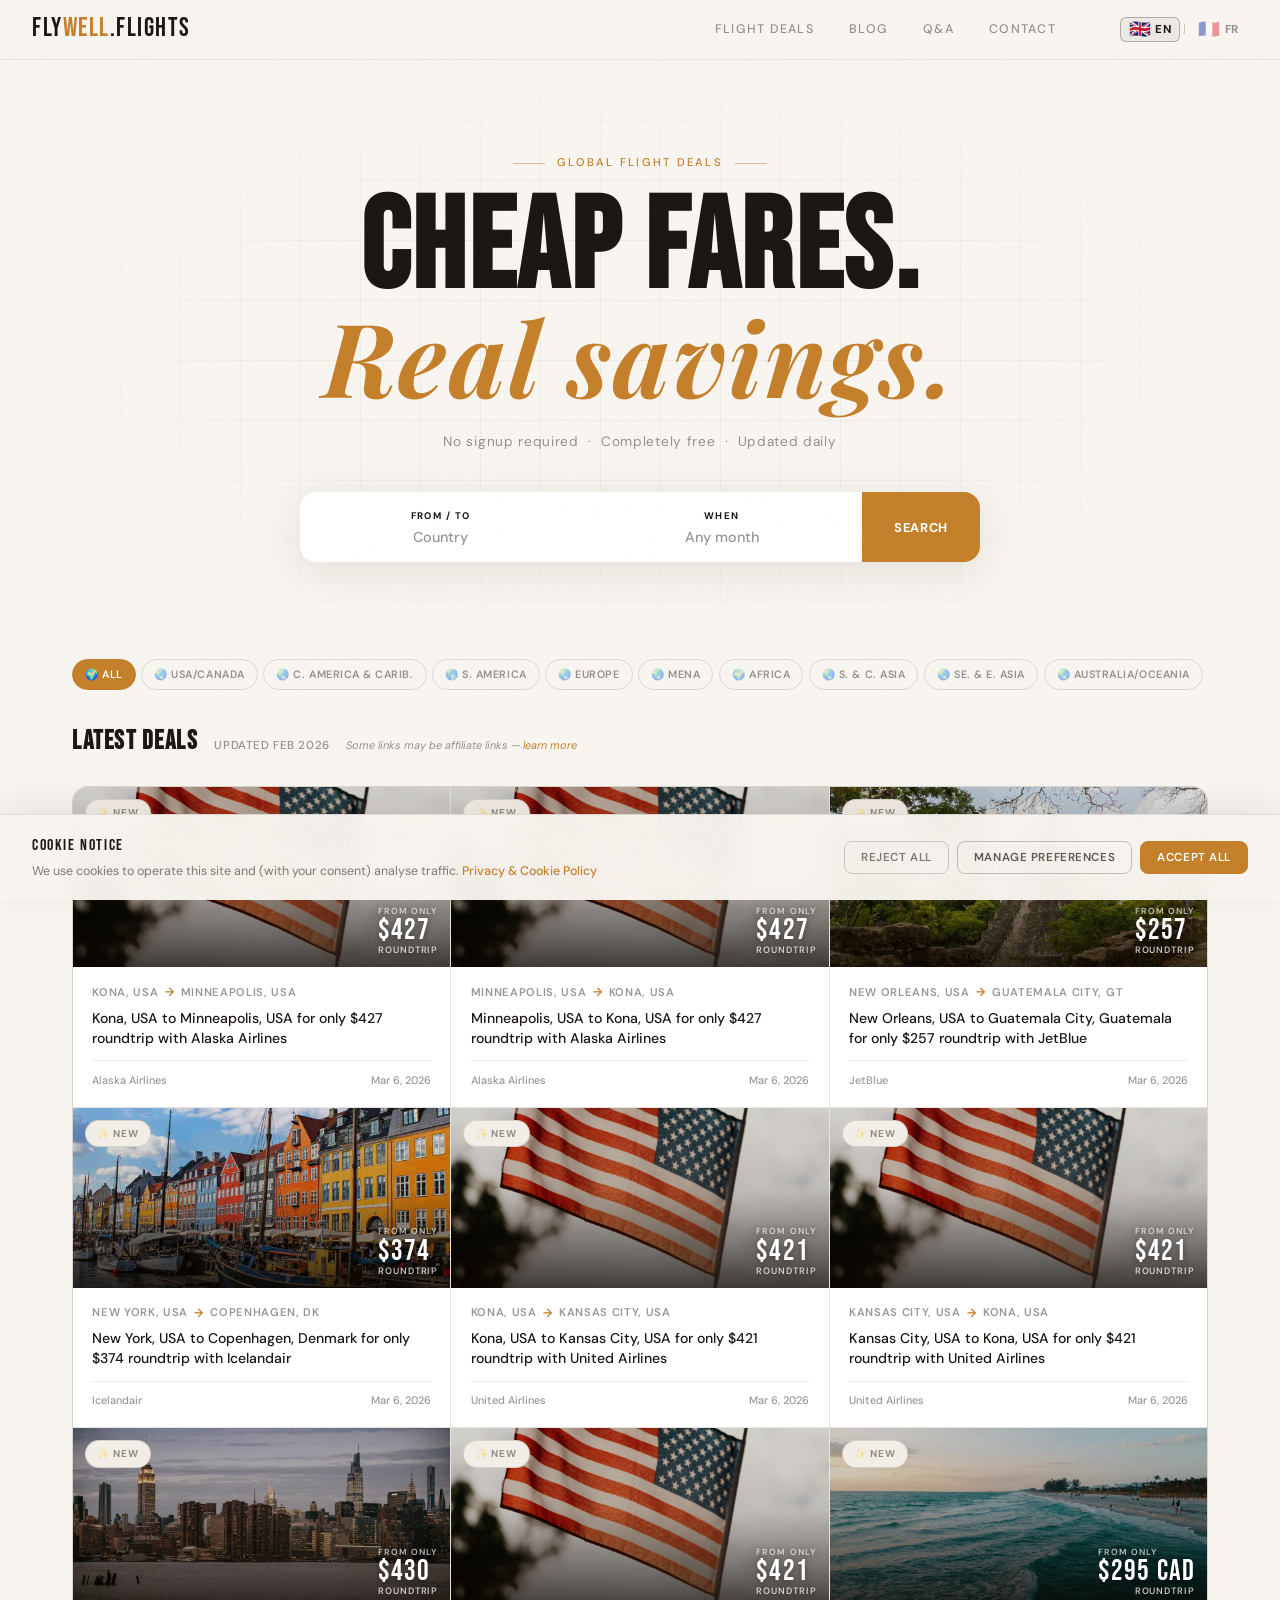
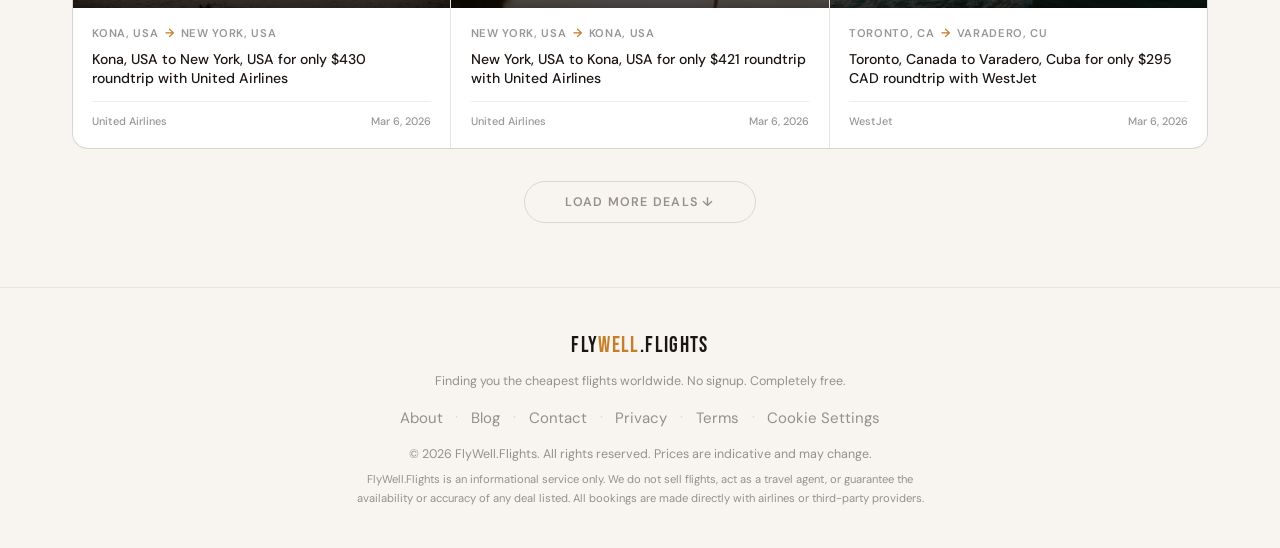
==== commit d7ad6065: "Add files via upload" ====
--- a/index.html
+++ b/index.html
@@ -36,12 +36,13 @@
 <link rel="stylesheet" href="css/styles.css">
 <style>
 /* ── Language Switcher ─────────────────────────────────────── */
-.lang-switcher{display:flex;align-items:center;gap:4px;margin-left:12px;flex-shrink:0;}
-.lang-btn{display:flex;align-items:center;gap:5px;padding:4px 9px;border-radius:20px;border:1.5px solid rgba(40,30,20,0.18);background:transparent;cursor:pointer;font-family:'DM Sans',sans-serif;font-size:0.72rem;font-weight:600;letter-spacing:0.04em;color:rgba(28,22,18,0.55);transition:all 0.18s;line-height:1;}
-.lang-btn:hover{border-color:rgba(40,30,20,0.35);color:#1c1612;}
-.lang-btn.active{background:#1c1612;border-color:#1c1612;color:#fff;}
-.lang-btn .flag{font-size:1rem;line-height:1;}
-@media(max-width:600px){.lang-btn span.label{display:none;}.lang-btn{padding:4px 6px;}}
+.lang-switcher{display:flex;align-items:center;gap:2px;margin-left:14px;flex-shrink:0;}
+.lang-btn{display:flex;align-items:center;gap:4px;padding:3px 8px;border-radius:6px;border:1.5px solid transparent;background:transparent;cursor:pointer;font-family:'DM Sans',sans-serif;font-size:0.72rem;font-weight:700;letter-spacing:0.05em;color:rgba(28,22,18,0.45);transition:all 0.18s;line-height:1;}
+.lang-btn:hover{color:#1c1612;border-color:rgba(40,30,20,0.2);}
+.lang-btn.active{color:#1c1612;border-color:rgba(40,30,20,0.3);background:rgba(40,30,20,0.06);}
+.lang-btn .flag{font-size:1.1rem;line-height:1;}
+.lang-sep{color:rgba(40,30,20,0.2);font-size:0.8rem;margin:0 1px;}
+@media(max-width:600px){.lang-btn span.label{display:none;}.lang-btn{padding:3px 5px;}}
 </style>
 <script type="application/ld+json">
 {
@@ -68,13 +69,14 @@
   <a href="/" class="logo" onclick="showPage('main');return false;">Fly<span>Well</span>.Flights</a>
   <ul class="nav-links">
     <li><a href="/" id="lang-nav-deals" onclick="showPage('main');return false;">Flight Deals</a></li>
+    <li><a href="/blog" id="lang-nav-blog" onclick="showPage('blog');return false;">Blog</a></li>
     <li><a href="/qa" id="lang-nav-qa" onclick="showPage('qa');return false;">Q&amp;A</a></li>
     <li><a href="/contact" id="lang-nav-contact" onclick="showPage('contact');return false;">Contact</a></li>
   </ul>
-  <a href="/blog" class="nav-blog-mobile" id="lang-nav-blog" onclick="showPage('blog');return false;">Blog</a>
   <div class="lang-switcher">
-    <button class="lang-btn active" data-lang="en" onclick="setLang('en')"><span class="flag">🇬🇧</span><span class="label">EN</span></button>
-    <button class="lang-btn" data-lang="fr" onclick="setLang('fr')"><span class="flag">🇫🇷</span><span class="label">FR</span></button>
+    <button class="lang-btn active" data-lang="en" onclick="window.setLang('en')"><span class="flag">🇬🇧</span><span class="label">EN</span></button>
+    <span class="lang-sep">|</span>
+    <button class="lang-btn" data-lang="fr" onclick="window.setLang('fr')"><span class="flag">🇫🇷</span><span class="label">FR</span></button>
   </div>
 </nav>
 
@@ -444,9 +446,9 @@
 <!-- SCRIPTS — correct load order: data sources first, logic last -->
 <script src="js/data.js"></script>
 <script src="js/blog.js"></script>
+<script src="js/lang.js"></script>
 <script src="js/app.js"></script>
 <script src="js/affiliate.js"></script>
-<script src="js/lang.js"></script>
 
 </body>
 </html>
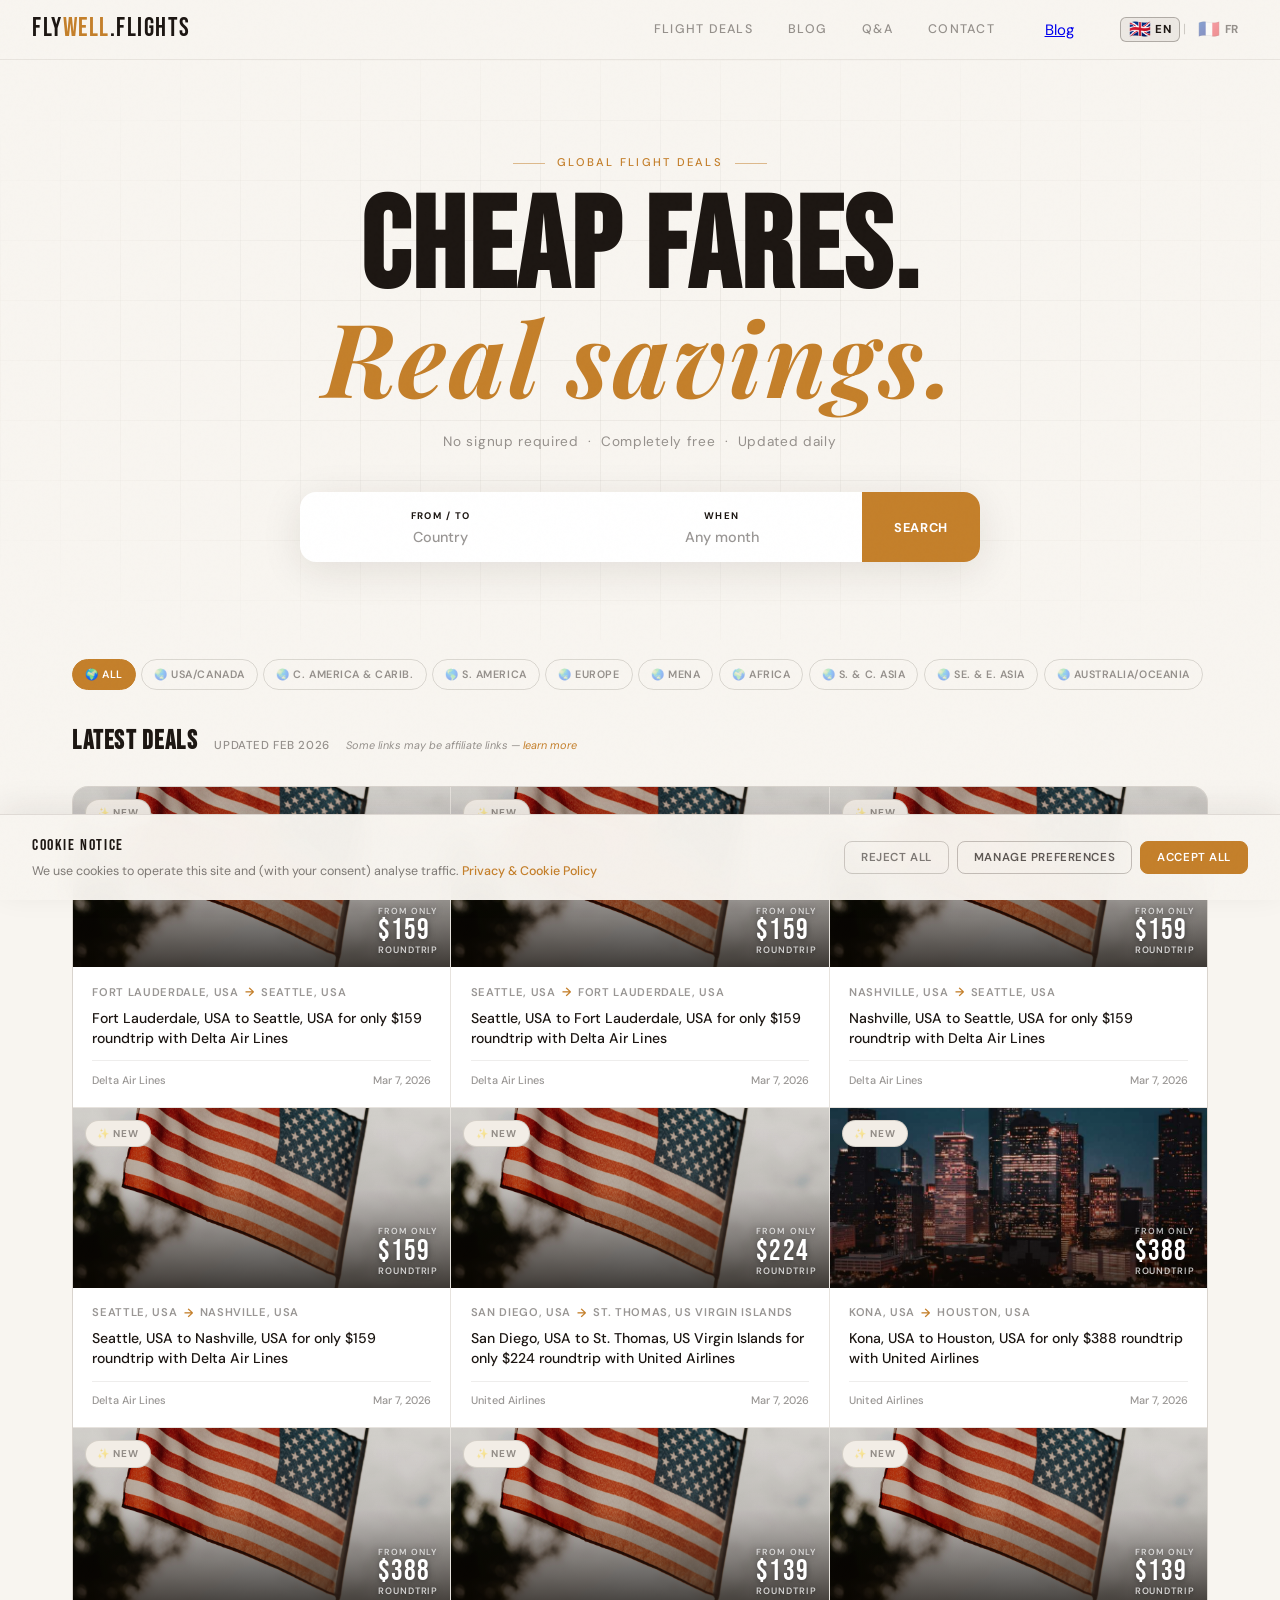
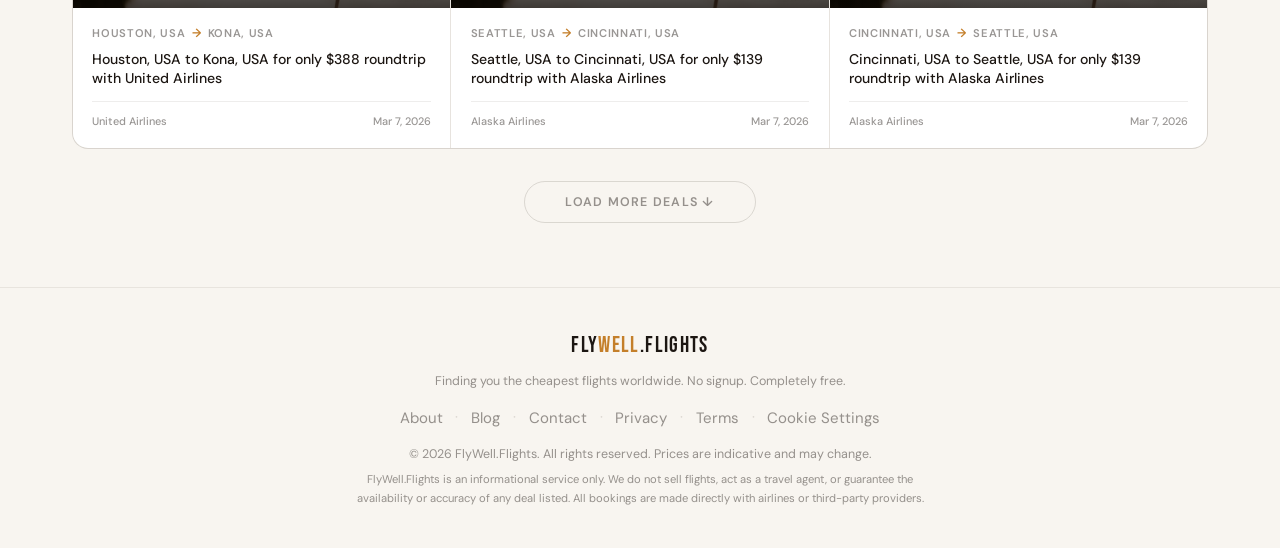
==== commit 8064eb56: "Add files via upload" ====
--- a/index.html
+++ b/index.html
@@ -42,6 +42,7 @@
 .lang-btn.active{color:#1c1612;border-color:rgba(40,30,20,0.3);background:rgba(40,30,20,0.06);}
 .lang-btn .flag{font-size:1.1rem;line-height:1;}
 .lang-sep{color:rgba(40,30,20,0.2);font-size:0.8rem;margin:0 1px;}
+@media(min-width:601px){.lang-btn .flag{display:inline;}}
 @media(max-width:600px){.lang-btn span.label{display:none;}.lang-btn{padding:3px 5px;}}
 </style>
 <script type="application/ld+json">
@@ -73,6 +74,7 @@
     <li><a href="/qa" id="lang-nav-qa" onclick="showPage('qa');return false;">Q&amp;A</a></li>
     <li><a href="/contact" id="lang-nav-contact" onclick="showPage('contact');return false;">Contact</a></li>
   </ul>
+  <a href="/blog" class="nav-blog-mobile" onclick="showPage('blog');return false;">Blog</a>
   <div class="lang-switcher">
     <button class="lang-btn active" data-lang="en" onclick="window.setLang('en')"><span class="flag">🇬🇧</span><span class="label">EN</span></button>
     <span class="lang-sep">|</span>
--- a/css/styles.css
+++ b/css/styles.css
@@ -43,7 +43,6 @@
   }
   .logo { font-family: 'Bebas Neue', sans-serif; font-size: 1.6rem; letter-spacing: 0.06em; color: var(--text); text-decoration: none; flex-shrink: 0; }
   .logo span { color: var(--accent); }
-  .nav-blog-mobile { display: none; position: absolute; }
   .nav-links { margin-left: auto; display: flex; list-style: none; gap: 0; align-items: center; }
   .nav-links li { display: flex; align-items: center; height: 60px; }
   .nav-links a { color: var(--muted); text-decoration: none; font-size: 0.78rem; font-weight: 500; letter-spacing: 0.1em; text-transform: uppercase; padding: 0 1.1rem; height: 60px; display: flex; align-items: center; transition: color 0.2s; }
@@ -298,20 +297,7 @@
     .search-when-wrap { padding:0 0 0.5rem; justify-content:center; }
     .deals-grid { grid-template-columns:1fr; }
   }
-    .nav-blog-mobile {
-      display: flex;
-      align-items: center;
-      margin-left: auto;
-      font-family: 'DM Sans', sans-serif;
-      font-size: 0.78rem;
-      font-weight: 600;
-      letter-spacing: 0.1em;
-      text-transform: uppercase;
-      color: var(--accent);
-      text-decoration: none;
-      padding: 0 0.25rem;
-      height: 60px;
-    }
+
   @media(min-width:601px){ .mobile-search-bar { display:none; } }
 
   a:focus-visible,button:focus-visible,input:focus-visible,select:focus-visible,textarea:focus-visible { outline:2px solid var(--accent); outline-offset:2px; }
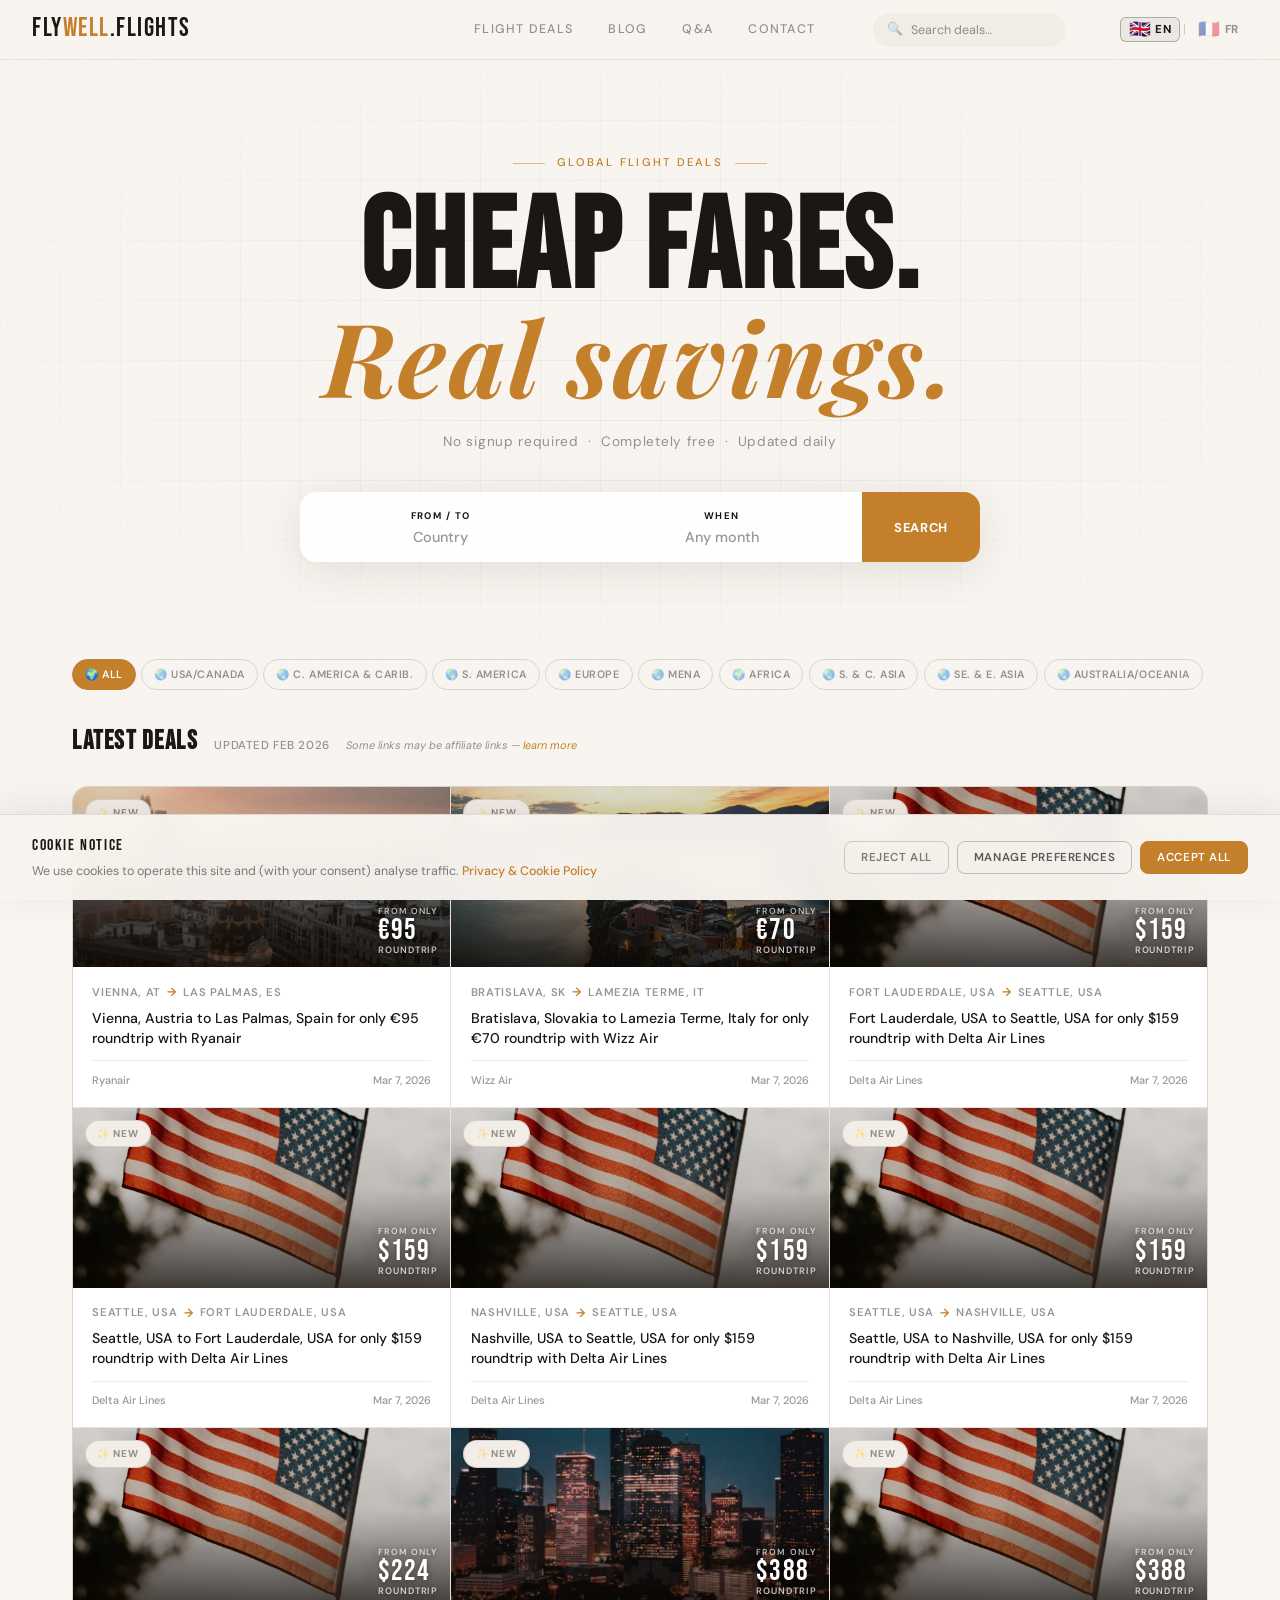
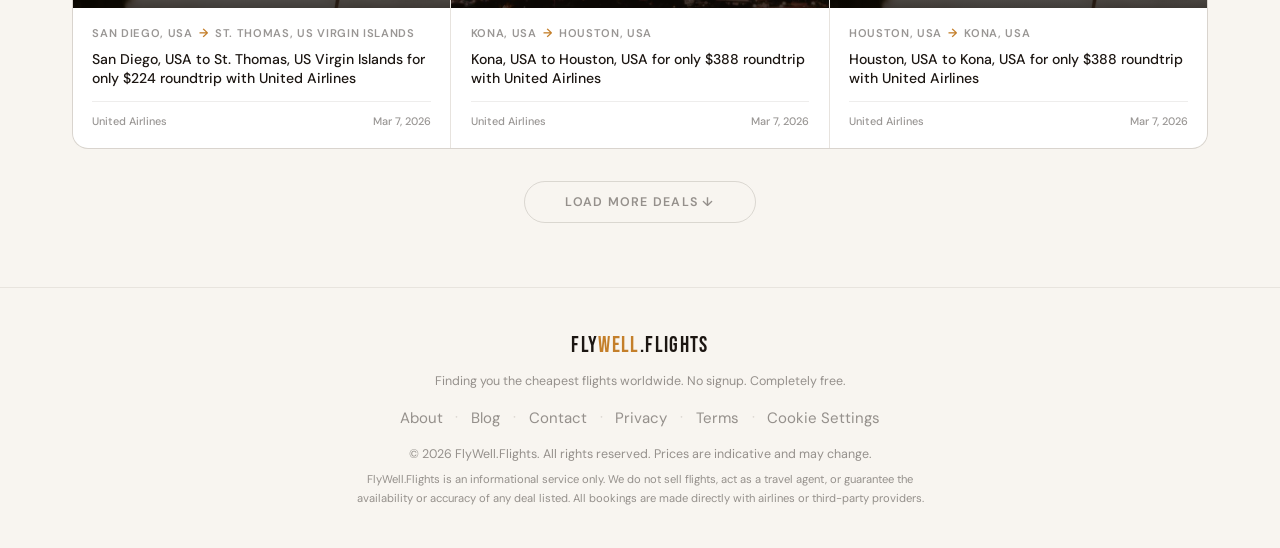
==== commit 4fffbb54: "Add files via upload" ====
--- a/index.html
+++ b/index.html
@@ -15,9 +15,11 @@
 <meta name="description" content="FlyWell.Flights finds you the cheapest flights online. Browse daily cheap flight deals, error fares and airline sales from Europe and worldwide. Free, no signup required.">
 <meta name="keywords" content="cheap flights, flight deals, error fares, mistake fares, cheap roundtrip flights, airline deals, cheap airline tickets">
 <meta name="robots" content="index, follow">
-<link rel="canonical" href="https://www.flywell.flights/">
+<link rel="canonical" href="https://www.flywell.flights/" id="canonical-tag">
 <link rel="alternate" hreflang="en" href="https://www.flywell.flights/">
 <link rel="alternate" hreflang="fr" href="https://www.flywell.flights/?lang=fr">
+<link rel="preconnect" href="https://fonts.googleapis.com">
+<link rel="preconnect" href="https://fonts.gstatic.com" crossorigin>
 <link rel="sitemap" type="application/xml" href="https://www.flywell.flights/sitemap.xml">
 <meta property="og:type" content="website">
 <meta property="og:title" content="FlyWell.Flights — Cheap Flight Deals &amp; Error Fares">
@@ -42,7 +44,6 @@
 .lang-btn.active{color:#1c1612;border-color:rgba(40,30,20,0.3);background:rgba(40,30,20,0.06);}
 .lang-btn .flag{font-size:1.1rem;line-height:1;}
 .lang-sep{color:rgba(40,30,20,0.2);font-size:0.8rem;margin:0 1px;}
-@media(min-width:601px){.lang-btn .flag{display:inline;}}
 @media(max-width:600px){.lang-btn span.label{display:none;}.lang-btn{padding:3px 5px;}}
 </style>
 <script type="application/ld+json">
@@ -62,6 +63,69 @@
   }
 }
 </script>
+<script type="application/ld+json">
+{
+  "@context": "https://schema.org",
+  "@type": "Organization",
+  "name": "FlyWell.Flights",
+  "url": "https://www.flywell.flights/",
+  "logo": "https://www.flywell.flights/images/og-image.jpg",
+  "contactPoint": {
+    "@type": "ContactPoint",
+    "contactType": "customer support",
+    "email": "hello@flywell.flights"
+  },
+  "sameAs": ["https://twitter.com/flywellflights"]
+}
+</script>
+<script type="application/ld+json">
+{
+  "@context": "https://schema.org",
+  "@type": "FAQPage",
+  "mainEntity": [
+    {
+      "@type": "Question",
+      "name": "How do you find the cheapest flight deals?",
+      "acceptedAnswer": {"@type": "Answer", "text": "Our team scans hundreds of airlines, online travel agencies, and fare aggregators — including Skyscanner, Google Flights, Kayak, and direct airline websites — every single day. We hunt for mistake fares, flash sales, seat sales, and genuine cheap flight deals across thousands of routes worldwide. When a price drops 40–70% below the typical fare, we publish it immediately."}
+    },
+    {
+      "@type": "Question",
+      "name": "What is a mistake fare or error fare?",
+      "acceptedAnswer": {"@type": "Answer", "text": "A mistake fare (also called an error fare or glitch fare) is a flight price published in error — usually caused by a currency conversion bug, a missing fuel surcharge, or a data entry mistake by the airline or booking system. These are the most extreme cheap flights you'll ever find — sometimes 80–90% off the normal roundtrip price."}
+    },
+    {
+      "@type": "Question",
+      "name": "Are the cheap flight prices shown guaranteed?",
+      "acceptedAnswer": {"@type": "Answer", "text": "No. Airline ticket prices are set and controlled entirely by airlines and third-party booking platforms. They can change or sell out at any moment. Always verify the final price on the booking platform before confirming any purchase."}
+    },
+    {
+      "@type": "Question",
+      "name": "What is the cheapest day and time to book flights?",
+      "acceptedAnswer": {"@type": "Answer", "text": "Tuesdays and Wednesdays tend to have lower fares on many routes. Booking 6–8 weeks in advance often hits the sweet spot for short-haul European flights, while 3–6 months ahead works better for long-haul routes. Flying mid-week (Tuesday–Thursday) is almost always cheaper than Friday or Sunday."}
+    },
+    {
+      "@type": "Question",
+      "name": "Is FlyWell.Flights free? Do I need to create an account?",
+      "acceptedAnswer": {"@type": "Answer", "text": "Completely free — no account, no subscription, no hidden fees. Browse every cheap flight deal, click through to book, and pay nothing to us."}
+    },
+    {
+      "@type": "Question",
+      "name": "Do you sell flights or process bookings?",
+      "acceptedAnswer": {"@type": "Answer", "text": "No. FlyWell.Flights is a free flight deal discovery and information service. We don't sell airline tickets, process bookings, or operate as a travel agency. Every deal links directly to the airline or a trusted booking platform like Skyscanner."}
+    },
+    {
+      "@type": "Question",
+      "name": "How often are the cheap flight deals updated?",
+      "acceptedAnswer": {"@type": "Answer", "text": "We update the deals grid daily — and multiple times a day when we find something exceptional. The freshest cheap flight deals appear at the top."}
+    },
+    {
+      "@type": "Question",
+      "name": "Do you earn commission? Are links paid?",
+      "acceptedAnswer": {"@type": "Answer", "text": "Some links on FlyWell.Flights are affiliate links — meaning we may earn a small referral commission if you book through them, at absolutely no extra cost to you. It never influences which cheap flights we feature or how we rank them."}
+    }
+  ]
+}
+</script>
 </head>
 <body>
 
@@ -74,7 +138,12 @@
     <li><a href="/qa" id="lang-nav-qa" onclick="showPage('qa');return false;">Q&amp;A</a></li>
     <li><a href="/contact" id="lang-nav-contact" onclick="showPage('contact');return false;">Contact</a></li>
   </ul>
-  <a href="/blog" class="nav-blog-mobile" onclick="showPage('blog');return false;">Blog</a>
+  <div class="nav-search-wrap">
+    <span class="nav-search-icon">🔍</span>
+    <input type="text" id="nav-search-input" class="nav-search-input" placeholder="Search deals…" autocomplete="off"
+      oninput="navSearch(this.value)" onkeydown="if(event.key==='Enter')navSearchGo()">
+  </div>
+  <div id="nav-search-results" class="nav-search-results" style="display:none;"></div>
   <div class="lang-switcher">
     <button class="lang-btn active" data-lang="en" onclick="window.setLang('en')"><span class="flag">🇬🇧</span><span class="label">EN</span></button>
     <span class="lang-sep">|</span>
@@ -287,44 +356,44 @@
 
 <!-- TERMS PAGE -->
 <div id="terms-page">
-  <div class="page-hero"><p class="page-eyebrow">Legal</p><h1>Terms of <em>Service</em></h1></div>
+  <div class="page-hero"><p class="page-eyebrow" id="lang-terms-eyebrow">Legal</p><h1 id="lang-terms-h1">Terms of <em>Service</em></h1></div>
   <div class="page-content">
-    <p class="legal-date"><strong>Last updated: 16 February 2026</strong></p>
-    <p class="legal-intro">These Terms of Service constitute a legally binding agreement between you and FlyWell.Flights governing your access to and use of the FlyWell.Flights website, platform, and any related features, content, or services. By accessing or using the Service, you agree to be bound by these Terms. If you do not agree, you must not use the Service.</p>
-    <div class="legal-section"><h3>1. Overview of the Service &amp; Affiliate Disclosure</h3><p>FlyWell.Flights operates a digital travel discovery platform designed to help users identify and access discounted flight opportunities and travel deals. We act solely as an informational service provider. We do not sell airline tickets, act as a travel agency, process travel bookings, or guarantee availability, pricing, or accuracy of third-party offers. All travel bookings are made directly between you and third-party travel providers.</p><p style="margin-top:0.5rem;"><strong>Affiliate Disclosure:</strong> Some links on this site may be affiliate links. We may earn a small commission if you book through them, at no extra cost to you. This does not influence our editorial decisions or which deals we feature.</p></div>
-    <div class="legal-section"><h3>2. Eligibility and Account Registration</h3><p>By creating an account, you represent that you have the legal capacity to enter into binding agreements, all information provided is accurate and complete, and you will maintain and update your account information. You are solely responsible for the confidentiality of your login credentials and all activity through your account.</p></div>
-    <div class="legal-section"><h3>3. Membership Plans</h3><p>FlyWell.Flights currently provides free membership access. We may introduce optional paid membership plans in the future. All pricing, billing frequency, and features will be clearly disclosed prior to purchase.</p></div>
-    <div class="legal-section"><h3>4. Future Payments and Merchant of Record</h3><p>When Paid Memberships are introduced, payments will be processed by our Merchant of Record, Paddle, who will be responsible for processing payments, managing billing and subscription renewals, collecting and remitting applicable taxes, and managing refunds where applicable.</p></div>
-    <div class="legal-section"><h3>5. Future Subscription Billing and Renewal</h3><p>When Paid Memberships become available, subscriptions will automatically renew at the selected billing interval unless cancelled prior to renewal. Full billing details will be disclosed prior to purchase. You may cancel at any time, taking effect at the end of the current billing period.</p></div>
-    <div class="legal-section"><h3>6. Refunds and Cancellation</h3><p>Refund eligibility will be clearly disclosed prior to purchase of any Paid Membership. Unless required by law, subscription fees may be non-refundable.</p></div>
-    <div class="legal-section"><h3>7. Third-Party Websites and Services</h3><p>The Service contains links to third-party websites provided for informational purposes only. FlyWell.Flights does not control, endorse, or assume responsibility for third-party content, pricing accuracy, availability of offers, or booking processes. You access third-party services entirely at your own risk.</p></div>
-    <div class="legal-section"><h3>8. Accuracy of Information and No Guarantees</h3><p>While we strive to provide accurate and timely information, FlyWell.Flights makes no warranties regarding accuracy of deal information, continued availability of deals, or pricing validity. Travel pricing and availability are controlled entirely by third parties and may change at any time.</p></div>
-    <div class="legal-section"><h3>9. Acceptable Use</h3><p>You agree not to use the Service for unlawful or fraudulent purposes, interfere with or disrupt the Service, attempt to gain unauthorized access, copy or scrape content without authorization, or reverse engineer Service content without permission.</p></div>
-    <div class="legal-section"><h3>10. Intellectual Property</h3><p>All content, features, design, branding, and functionality of the Service are owned by FlyWell.Flights or its licensors. You are granted a limited, non-exclusive, non-transferable license to access and use the Service for personal, non-commercial purposes.</p></div>
-    <div class="legal-section"><h3>11. Disclaimer of Warranties</h3><p>The Service is provided on an "as is" and "as available" basis. FlyWell.Flights disclaims all warranties, express or implied, including merchantability, fitness for a particular purpose, and availability or uninterrupted operation.</p></div>
-    <div class="legal-section"><h3>12. Limitation of Liability</h3><p>To the maximum extent permitted by law, FlyWell.Flights shall not be liable for any indirect, incidental, or consequential damages, loss of profits, revenue, or data, travel-related losses, or booking issues with third parties.</p></div>
-    <div class="legal-section"><h3>13. Suspension and Termination</h3><p>We reserve the right to suspend or terminate your access to the Service at our discretion, including for violations of these Terms.</p></div>
-    <div class="legal-section"><h3>14. Modifications to the Service</h3><p>We reserve the right to modify, update, suspend, or discontinue any aspect of the Service at any time without liability.</p></div>
-    <div class="legal-section"><h3>15. Changes to These Terms</h3><p>We may revise these Terms from time to time. Updated Terms will be posted on this page. Continued use of the Service constitutes acceptance of revised Terms.</p></div>
-    <div class="legal-section"><h3>16. Governing Law</h3><p>These Terms shall be governed by and interpreted in accordance with the laws of Panama.</p></div>
-    <div class="legal-section"><h3>17. Contact Information</h3><p>For questions regarding these Terms, please <a href="#" onclick="showPage('contact');return false;" style="color:var(--accent);text-decoration:none;">contact us</a> through our website contact form.</p></div>
+    <p class="legal-date"><strong id="lang-terms-date">Last updated: 16 February 2026</strong></p>
+    <p class="legal-intro" id="lang-terms-intro">These Terms of Service constitute a legally binding agreement between you and FlyWell.Flights governing your access to and use of the FlyWell.Flights website, platform, and any related features, content, or services. By accessing or using the Service, you agree to be bound by these Terms. If you do not agree, you must not use the Service.</p>
+    <div class="legal-section"><h3 id="lang-terms-s1-h">1. Overview of the Service &amp; Affiliate Disclosure</h3><p id="lang-terms-s1-p1">FlyWell.Flights operates a digital travel discovery platform designed to help users identify and access discounted flight opportunities and travel deals. We act solely as an informational service provider. We do not sell airline tickets, act as a travel agency, process travel bookings, or guarantee availability, pricing, or accuracy of third-party offers. All travel bookings are made directly between you and third-party travel providers.</p><p id="lang-terms-s1-p2" style="margin-top:0.5rem;"><strong>Affiliate Disclosure:</strong> Some links on this site may be affiliate links. We may earn a small commission if you book through them, at no extra cost to you. This does not influence our editorial decisions or which deals we feature.</p></div>
+    <div class="legal-section"><h3 id="lang-terms-s2-h">2. Eligibility and Account Registration</h3><p id="lang-terms-s2-p">By creating an account, you represent that you have the legal capacity to enter into binding agreements, all information provided is accurate and complete, and you will maintain and update your account information. You are solely responsible for the confidentiality of your login credentials and all activity through your account.</p></div>
+    <div class="legal-section"><h3 id="lang-terms-s3-h">3. Membership Plans</h3><p id="lang-terms-s3-p">FlyWell.Flights currently provides free membership access. We may introduce optional paid membership plans in the future. All pricing, billing frequency, and features will be clearly disclosed prior to purchase.</p></div>
+    <div class="legal-section"><h3 id="lang-terms-s4-h">4. Future Payments and Merchant of Record</h3><p id="lang-terms-s4-p">When Paid Memberships are introduced, payments will be processed by our Merchant of Record, Paddle, who will be responsible for processing payments, managing billing and subscription renewals, collecting and remitting applicable taxes, and managing refunds where applicable.</p></div>
+    <div class="legal-section"><h3 id="lang-terms-s5-h">5. Future Subscription Billing and Renewal</h3><p id="lang-terms-s5-p">When Paid Memberships become available, subscriptions will automatically renew at the selected billing interval unless cancelled prior to renewal. Full billing details will be disclosed prior to purchase. You may cancel at any time, taking effect at the end of the current billing period.</p></div>
+    <div class="legal-section"><h3 id="lang-terms-s6-h">6. Refunds and Cancellation</h3><p id="lang-terms-s6-p">Refund eligibility will be clearly disclosed prior to purchase of any Paid Membership. Unless required by law, subscription fees may be non-refundable.</p></div>
+    <div class="legal-section"><h3 id="lang-terms-s7-h">7. Third-Party Websites and Services</h3><p id="lang-terms-s7-p">The Service contains links to third-party websites provided for informational purposes only. FlyWell.Flights does not control, endorse, or assume responsibility for third-party content, pricing accuracy, availability of offers, or booking processes. You access third-party services entirely at your own risk.</p></div>
+    <div class="legal-section"><h3 id="lang-terms-s8-h">8. Accuracy of Information and No Guarantees</h3><p id="lang-terms-s8-p">While we strive to provide accurate and timely information, FlyWell.Flights makes no warranties regarding accuracy of deal information, continued availability of deals, or pricing validity. Travel pricing and availability are controlled entirely by third parties and may change at any time.</p></div>
+    <div class="legal-section"><h3 id="lang-terms-s9-h">9. Acceptable Use</h3><p id="lang-terms-s9-p">You agree not to use the Service for unlawful or fraudulent purposes, interfere with or disrupt the Service, attempt to gain unauthorized access, copy or scrape content without authorization, or reverse engineer Service content without permission.</p></div>
+    <div class="legal-section"><h3 id="lang-terms-s10-h">10. Intellectual Property</h3><p id="lang-terms-s10-p">All content, features, design, branding, and functionality of the Service are owned by FlyWell.Flights or its licensors. You are granted a limited, non-exclusive, non-transferable license to access and use the Service for personal, non-commercial purposes.</p></div>
+    <div class="legal-section"><h3 id="lang-terms-s11-h">11. Disclaimer of Warranties</h3><p id="lang-terms-s11-p">The Service is provided on an "as is" and "as available" basis. FlyWell.Flights disclaims all warranties, express or implied, including merchantability, fitness for a particular purpose, and availability or uninterrupted operation.</p></div>
+    <div class="legal-section"><h3 id="lang-terms-s12-h">12. Limitation of Liability</h3><p id="lang-terms-s12-p">To the maximum extent permitted by law, FlyWell.Flights shall not be liable for any indirect, incidental, or consequential damages, loss of profits, revenue, or data, travel-related losses, or booking issues with third parties.</p></div>
+    <div class="legal-section"><h3 id="lang-terms-s13-h">13. Suspension and Termination</h3><p id="lang-terms-s13-p">We reserve the right to suspend or terminate your access to the Service at our discretion, including for violations of these Terms.</p></div>
+    <div class="legal-section"><h3 id="lang-terms-s14-h">14. Modifications to the Service</h3><p id="lang-terms-s14-p">We reserve the right to modify, update, suspend, or discontinue any aspect of the Service at any time without liability.</p></div>
+    <div class="legal-section"><h3 id="lang-terms-s15-h">15. Changes to These Terms</h3><p id="lang-terms-s15-p">We may revise these Terms from time to time. Updated Terms will be posted on this page. Continued use of the Service constitutes acceptance of revised Terms.</p></div>
+    <div class="legal-section"><h3 id="lang-terms-s16-h">16. Governing Law</h3><p id="lang-terms-s16-p">These Terms shall be governed by and interpreted in accordance with the laws of Panama.</p></div>
+    <div class="legal-section"><h3 id="lang-terms-s17-h">17. Contact Information</h3><p id="lang-terms-s17-p">For questions regarding these Terms, please <a href="#" onclick="showPage('contact');return false;" style="color:var(--accent);text-decoration:none;">contact us</a> through our website contact form.</p></div>
   </div>
 </div>
 
 <!-- PRIVACY PAGE -->
 <div id="privacy-page">
-  <div class="page-hero"><p class="page-eyebrow">Legal</p><h1>Privacy <em>Policy</em></h1></div>
+  <div class="page-hero"><p class="page-eyebrow" id="lang-privacy-eyebrow">Legal</p><h1 id="lang-privacy-h1">Privacy <em>Policy</em></h1></div>
   <div class="page-content">
-    <p class="legal-date"><strong>Last updated: 16 February 2026</strong></p>
-    <p class="legal-intro">This Privacy Policy explains how FlyWell.Flights collects, uses, stores, and protects your personal data. It is drafted in compliance with the EU General Data Protection Regulation (GDPR), the UK GDPR, the ePrivacy Directive, and other applicable European data protection legislation.</p>
-    <div class="legal-section"><h3>1. Data Controller &amp; DPO</h3><p>FlyWell.Flights is the data controller. Contact us at <strong><a href="mailto:privacy@flywell.flights" style="color:var(--accent);text-decoration:none;">privacy@flywell.flights</a></strong> for all data protection enquiries.</p></div>
-    <div class="legal-section"><h3>2. What Personal Data We Collect</h3><ul><li><strong>Contact form data:</strong> name, email address, phone number (optional), subject, and message content.</li><li><strong>Account data:</strong> email address and password (hashed) if you create an account.</li><li><strong>Usage data:</strong> IP address, browser type, device type, OS, pages visited, time and date of visit, and referring URLs.</li><li><strong>Cookie data:</strong> identifiers and preferences stored via cookies and similar tracking technologies.</li></ul></div>
-    <div class="legal-section"><h3>3. Legal Basis for Processing (GDPR Article 6)</h3><ul><li><strong>Consent (Art. 6(1)(a)):</strong> for non-essential cookies and marketing communications.</li><li><strong>Legitimate interests (Art. 6(1)(f)):</strong> for analytics, fraud prevention, and improving our Service.</li></ul></div>
-    <div class="legal-section"><h3>4. How We Use Your Data</h3><ul><li>To respond to enquiries and provide customer support</li><li>To operate, maintain, and improve the Service</li><li>To detect, prevent, and respond to fraud, abuse, or security threats</li></ul><p style="margin-top:0.6rem;">We will never sell, rent, or trade your personal data to third parties for their own marketing purposes.</p></div>
-    <div class="legal-section"><h3>5. Data Retention</h3><p>We retain your personal data only for as long as necessary. Contact form submissions are retained for up to 24 months. When data is no longer required, it is securely deleted or anonymised.</p></div>
-    <div class="legal-section"><h3>6. Your Rights Under GDPR</h3><ul><li><strong>Right of access (Art. 15):</strong> obtain a copy of your personal data.</li><li><strong>Right to erasure (Art. 17):</strong> request deletion of your personal data.</li><li><strong>Right to data portability (Art. 20):</strong> receive your data in a machine-readable format.</li></ul><p style="margin-top:0.6rem;">Submit a DSAR by emailing <a href="mailto:privacy@flywell.flights" style="color:var(--accent);text-decoration:none;">privacy@flywell.flights</a> with subject "GDPR Data Request". We respond within 30 days.</p></div>
-    <div class="legal-section"><h3>7. Cookies</h3><p>We use strictly necessary cookies (session management), analytics cookies (Google Analytics 4, IP anonymised, consent required), and functional cookies (preferences, consent required). Manage consent via the cookie banner or your browser settings.</p></div>
-    <div class="legal-section"><h3>8. Contact</h3><p>Contact us at <strong><a href="mailto:privacy@flywell.flights" style="color:var(--accent);text-decoration:none;">privacy@flywell.flights</a></strong> or via our <a href="#" onclick="showPage('contact');return false;" style="color:var(--accent);text-decoration:none;">contact form</a>.</p></div>
+    <p class="legal-date"><strong id="lang-privacy-date">Last updated: 16 February 2026</strong></p>
+    <p class="legal-intro" id="lang-privacy-intro">This Privacy Policy explains how FlyWell.Flights collects, uses, stores, and protects your personal data. It is drafted in compliance with the EU General Data Protection Regulation (GDPR), the UK GDPR, the ePrivacy Directive, and other applicable European data protection legislation.</p>
+    <div class="legal-section"><h3 id="lang-priv-s1-h">1. Data Controller &amp; DPO</h3><p id="lang-priv-s1-p">FlyWell.Flights is the data controller. Contact us at <strong><a href="mailto:privacy@flywell.flights" style="color:var(--accent);text-decoration:none;">privacy@flywell.flights</a></strong> for all data protection enquiries.</p></div>
+    <div class="legal-section"><h3 id="lang-priv-s2-h">2. What Personal Data We Collect</h3><ul id="lang-priv-s2-ul"><li><strong>Contact form data:</strong> name, email address, phone number (optional), subject, and message content.</li><li><strong>Account data:</strong> email address and password (hashed) if you create an account.</li><li><strong>Usage data:</strong> IP address, browser type, device type, OS, pages visited, time and date of visit, and referring URLs.</li><li><strong>Cookie data:</strong> identifiers and preferences stored via cookies and similar tracking technologies.</li></ul></div>
+    <div class="legal-section"><h3 id="lang-priv-s3-h">3. Legal Basis for Processing (GDPR Article 6)</h3><ul id="lang-priv-s3-ul"><li><strong>Consent (Art. 6(1)(a)):</strong> for non-essential cookies and marketing communications.</li><li><strong>Legitimate interests (Art. 6(1)(f)):</strong> for analytics, fraud prevention, and improving our Service.</li></ul></div>
+    <div class="legal-section"><h3 id="lang-priv-s4-h">4. How We Use Your Data</h3><ul id="lang-priv-s4-ul"><li>To respond to enquiries and provide customer support</li><li>To operate, maintain, and improve the Service</li><li>To detect, prevent, and respond to fraud, abuse, or security threats</li></ul><p id="lang-priv-s4-p" style="margin-top:0.6rem;">We will never sell, rent, or trade your personal data to third parties for their own marketing purposes.</p></div>
+    <div class="legal-section"><h3 id="lang-priv-s5-h">5. Data Retention</h3><p id="lang-priv-s5-p">We retain your personal data only for as long as necessary. Contact form submissions are retained for up to 24 months. When data is no longer required, it is securely deleted or anonymised.</p></div>
+    <div class="legal-section"><h3 id="lang-priv-s6-h">6. Your Rights Under GDPR</h3><ul id="lang-priv-s6-ul"><li><strong>Right of access (Art. 15):</strong> obtain a copy of your personal data.</li><li><strong>Right to erasure (Art. 17):</strong> request deletion of your personal data.</li><li><strong>Right to data portability (Art. 20):</strong> receive your data in a machine-readable format.</li></ul><p id="lang-priv-s6-p" style="margin-top:0.6rem;">Submit a DSAR by emailing <a href="mailto:privacy@flywell.flights" style="color:var(--accent);text-decoration:none;">privacy@flywell.flights</a> with subject "GDPR Data Request". We respond within 30 days.</p></div>
+    <div class="legal-section"><h3 id="lang-priv-s7-h">7. Cookies</h3><p id="lang-priv-s7-p">We use strictly necessary cookies (session management), analytics cookies (Google Analytics 4, IP anonymised, consent required), and functional cookies (preferences, consent required). Manage consent via the cookie banner or your browser settings.</p></div>
+    <div class="legal-section"><h3 id="lang-priv-s8-h">8. Contact</h3><p id="lang-priv-s8-p">Contact us at <strong><a href="mailto:privacy@flywell.flights" style="color:var(--accent);text-decoration:none;">privacy@flywell.flights</a></strong> or via our <a href="#" onclick="showPage('contact');return false;" style="color:var(--accent);text-decoration:none;">contact form</a>.</p></div>
   </div>
 </div>
 
@@ -445,12 +514,12 @@
   </div>
 </div>
 
-<!-- SCRIPTS — correct load order: data sources first, logic last -->
-<script src="js/data.js"></script>
-<script src="js/blog.js"></script>
-<script src="js/lang.js"></script>
-<script src="js/app.js"></script>
-<script src="js/affiliate.js"></script>
+<!-- SCRIPTS — defer prevents render blocking -->
+<script src="js/data.js" defer></script>
+<script src="js/blog.js" defer></script>
+<script src="js/lang.js" defer></script>
+<script src="js/app.js" defer></script>
+<script src="js/affiliate.js" defer></script>
 
 </body>
 </html>
--- a/css/styles.css
+++ b/css/styles.css
@@ -43,6 +43,7 @@
   }
   .logo { font-family: 'Bebas Neue', sans-serif; font-size: 1.6rem; letter-spacing: 0.06em; color: var(--text); text-decoration: none; flex-shrink: 0; }
   .logo span { color: var(--accent); }
+  .nav-blog-mobile { display: none; position: absolute; }
   .nav-links { margin-left: auto; display: flex; list-style: none; gap: 0; align-items: center; }
   .nav-links li { display: flex; align-items: center; height: 60px; }
   .nav-links a { color: var(--muted); text-decoration: none; font-size: 0.78rem; font-weight: 500; letter-spacing: 0.1em; text-transform: uppercase; padding: 0 1.1rem; height: 60px; display: flex; align-items: center; transition: color 0.2s; }
@@ -296,6 +297,7 @@
     .search-divider { width:auto; height:1px; margin:0 12px; }
     .search-when-wrap { padding:0 0 0.5rem; justify-content:center; }
     .deals-grid { grid-template-columns:1fr; }
+    .nav-blog-mobile { display:flex; align-items:center; position:absolute; right:1rem; top:0; font-family:'DM Sans',sans-serif; font-size:0.78rem; font-weight:600; letter-spacing:0.1em; text-transform:uppercase; color:var(--accent); text-decoration:none; height:60px; padding:0 0.5rem; }
   }
 
   @media(min-width:601px){ .mobile-search-bar { display:none; } }
